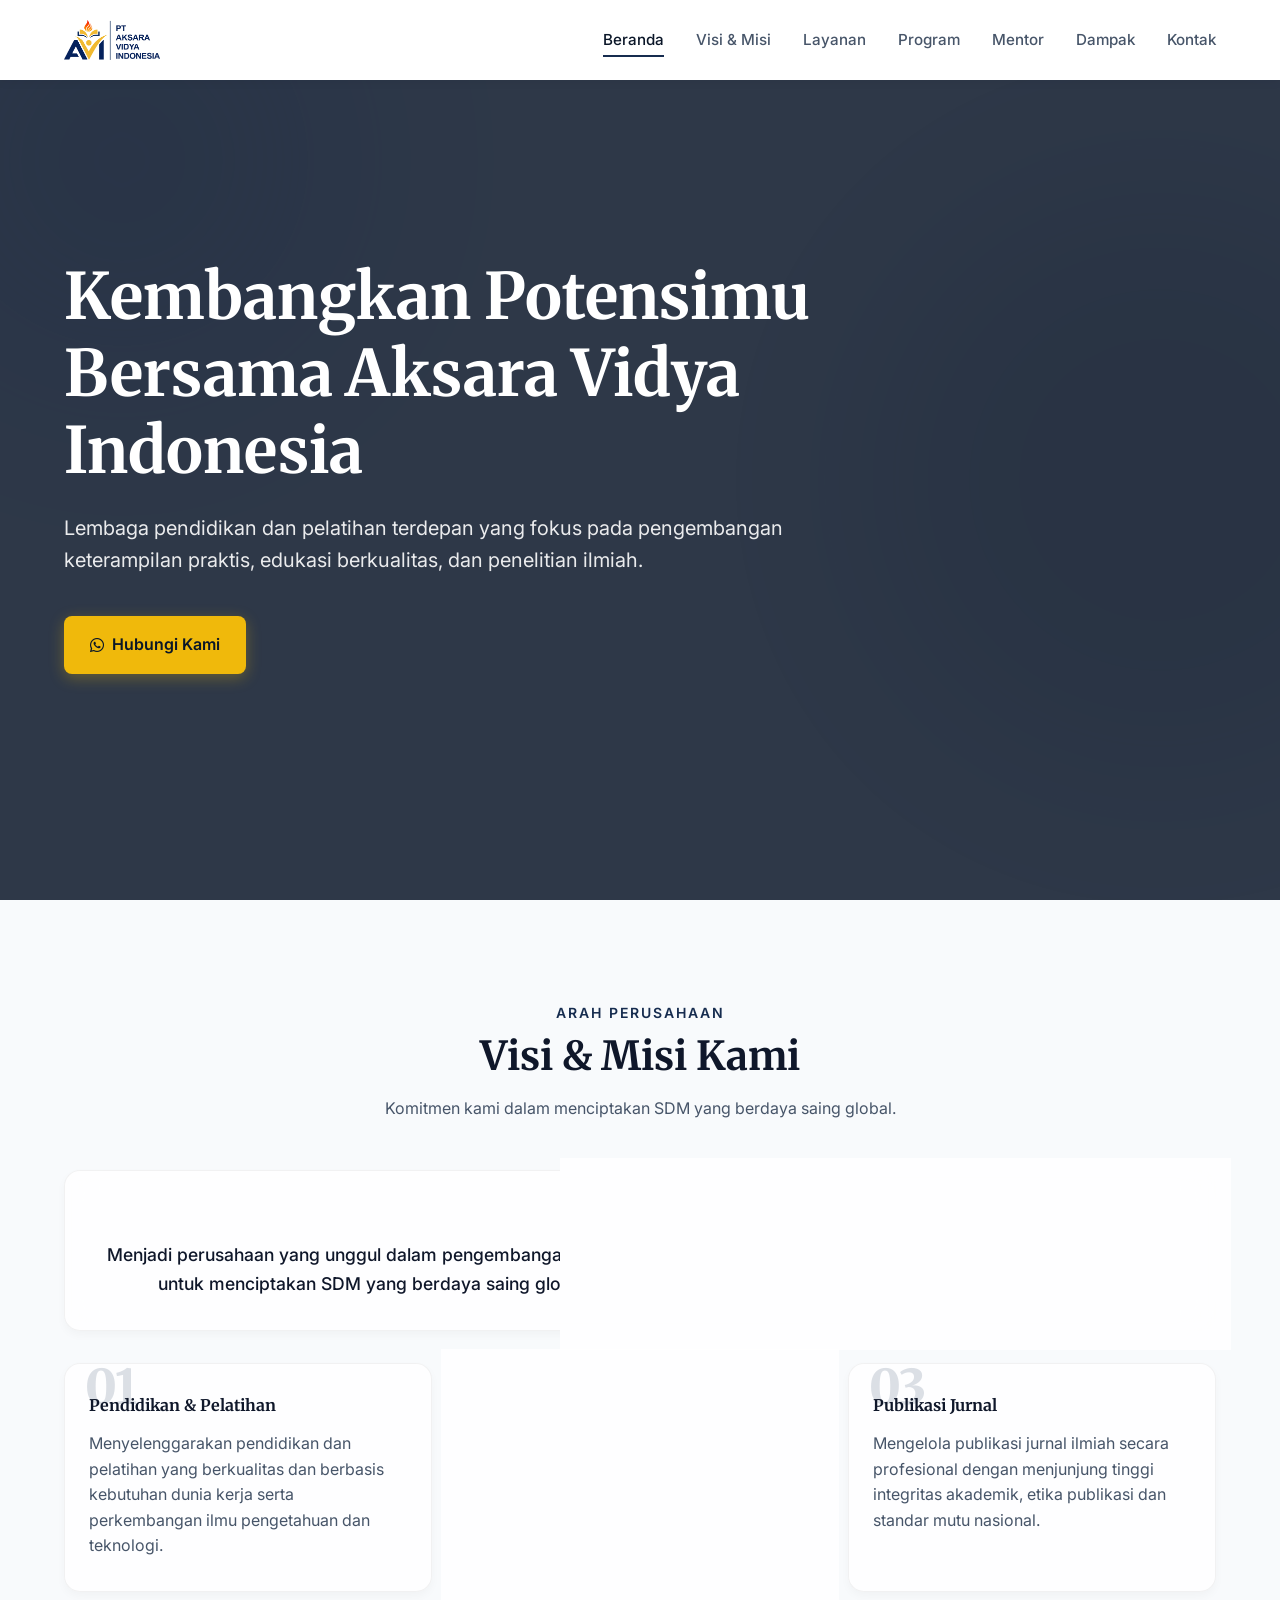
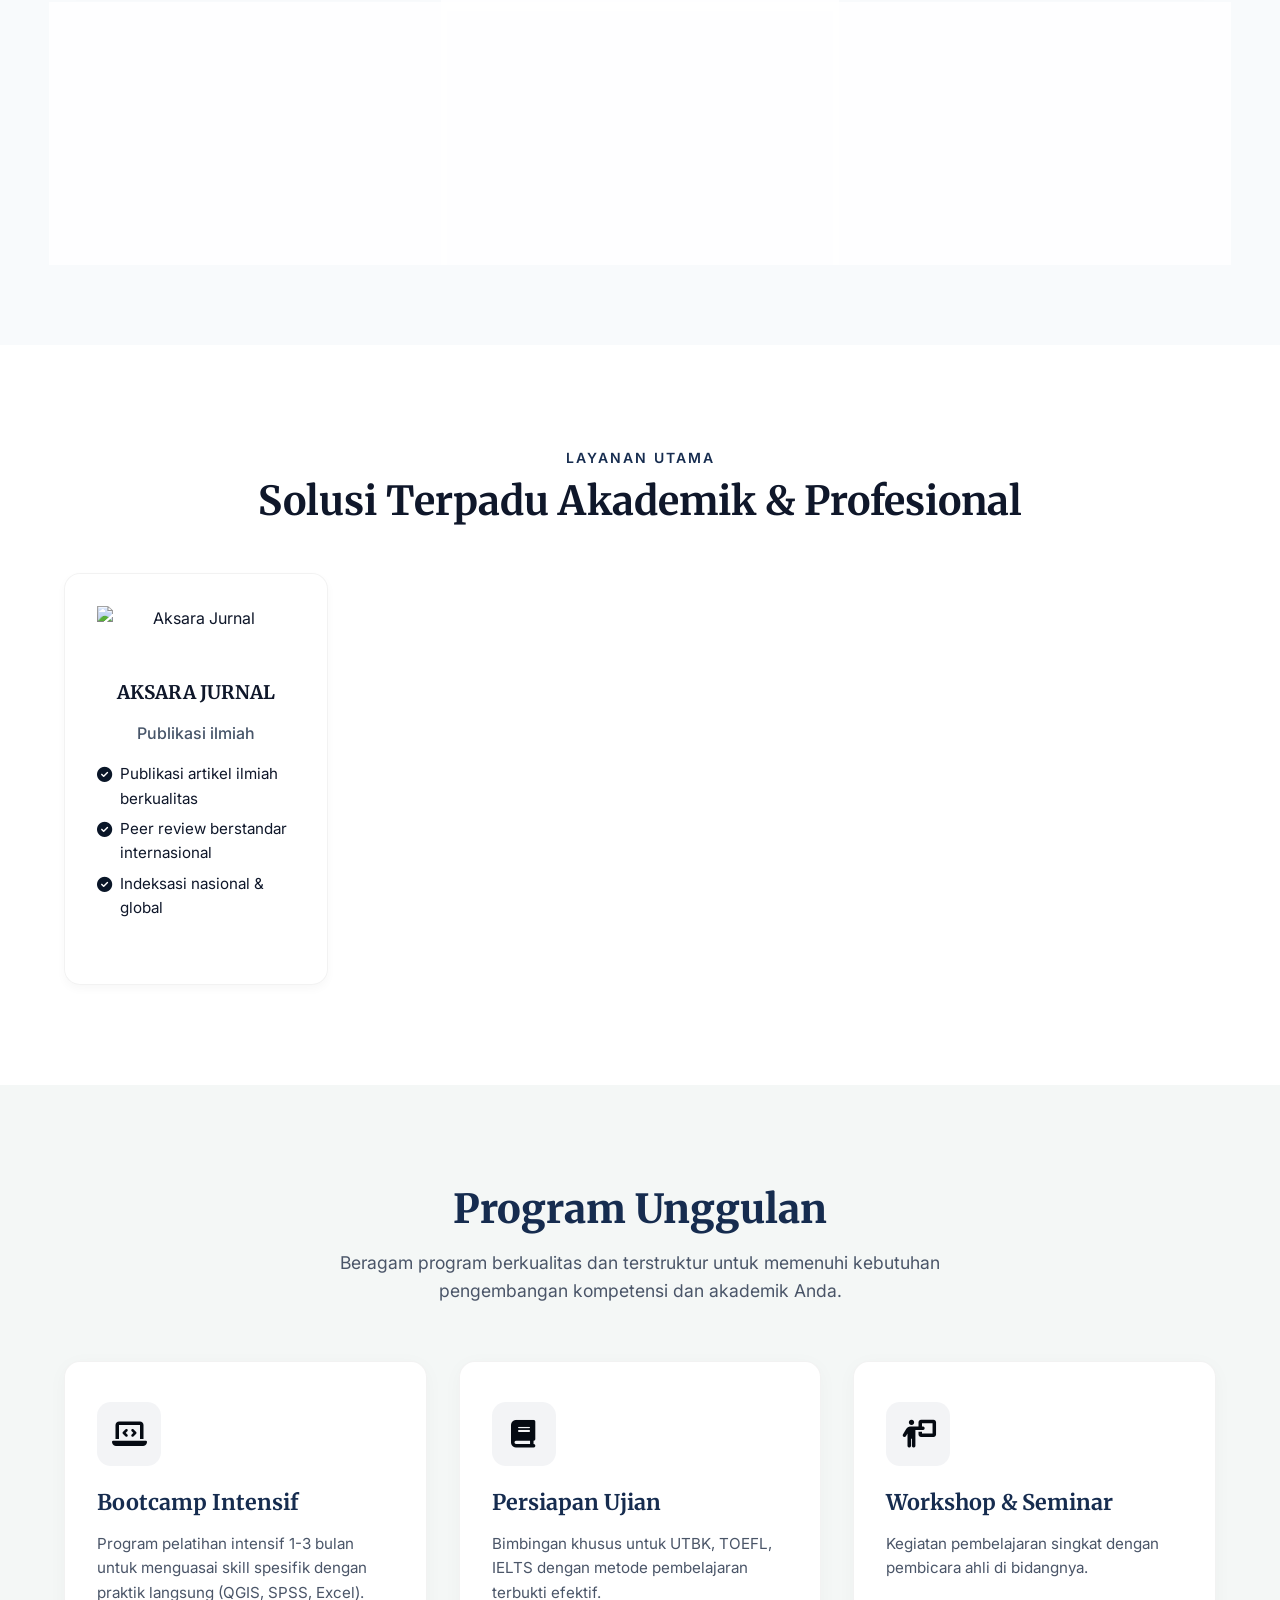
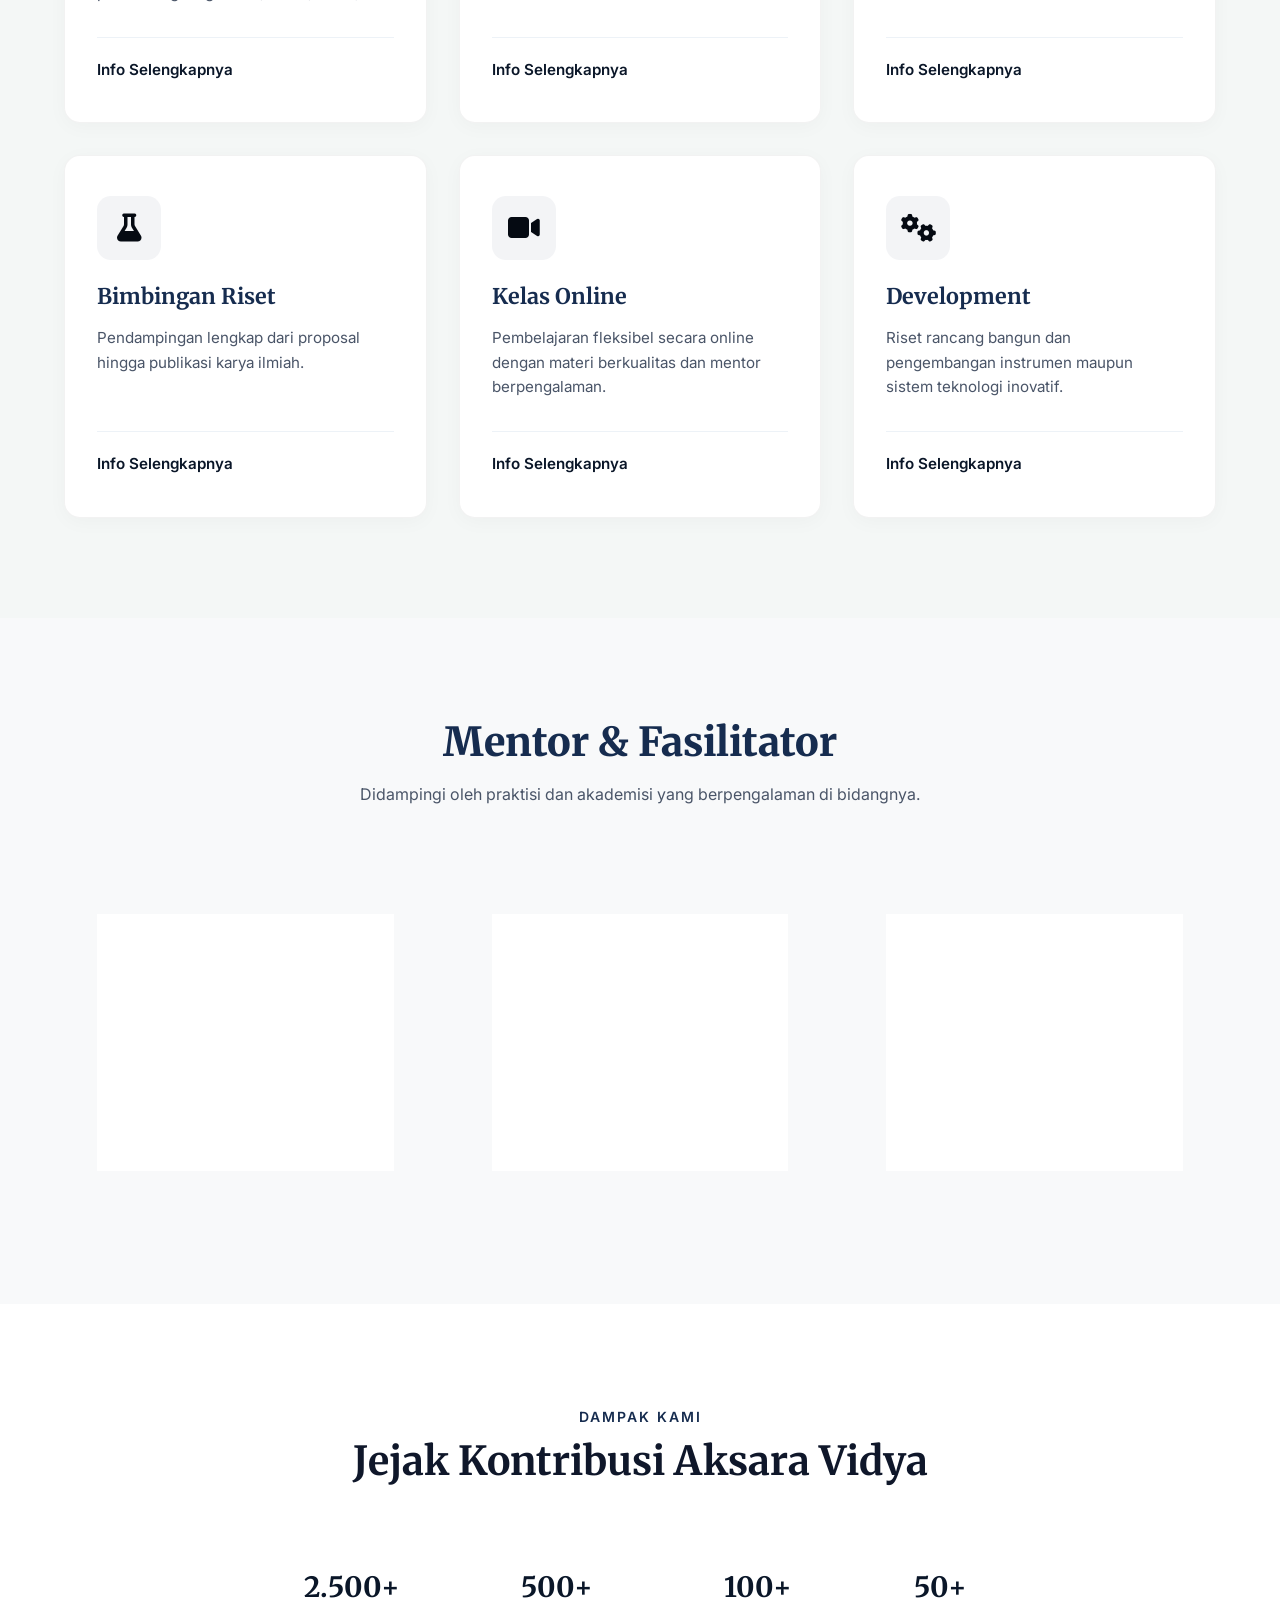
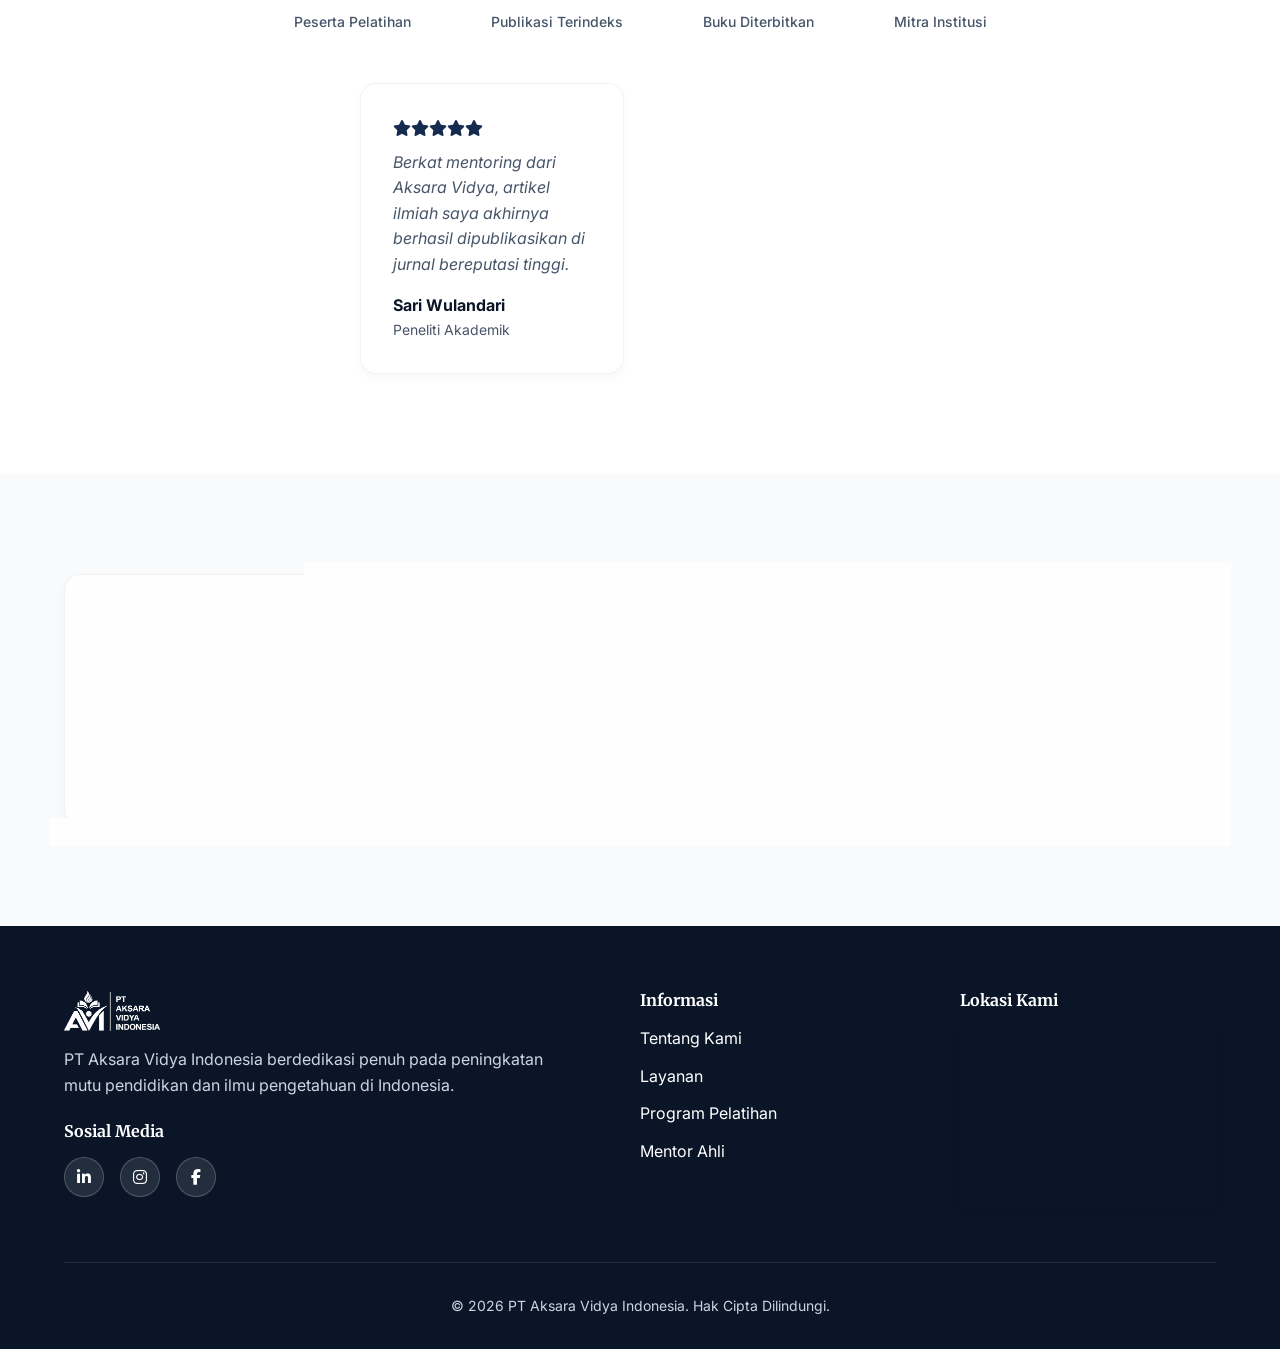
==== index.html @ 0083c45f "Fix mobile overflow: contain bg-shapes, clamp pro-grid, max-width 100vw" ====
<!DOCTYPE html>
<html lang="id">

<head>
    <meta charset="UTF-8">
    <meta name="viewport" content="width=device-width, initial-scale=1.0">
    <title>PT Aksara Vidya Indonesia — Pendidikan, Pelatihan & Publikasi Ilmiah</title>
    <meta name="description" content="PT Aksara Vidya Indonesia adalah perusahaan unggul dalam pengembangan pendidikan, pelatihan, publikasi ilmiah, dan penerbitan karya akademik.">

    <!-- Fonts -->
    <link rel="preconnect" href="https://fonts.googleapis.com">
    <link rel="preconnect" href="https://fonts.gstatic.com" crossorigin>
    <link
        href="https://fonts.googleapis.com/css2?family=Inter:wght@300;400;500;600&family=Merriweather:wght@300;400;700;900&display=swap"
        rel="stylesheet">

    <!-- Icons -->
    <link rel="stylesheet" href="https://cdnjs.cloudflare.com/ajax/libs/font-awesome/6.5.1/css/all.min.css">

    <!-- Custom CSS -->
    <link rel="stylesheet" href="css/style.css?v=20260724">
    <link rel="icon" type="image/png" href="favicon.png">
</head>

<body>
    <!-- Background Decor (Blobs for Glassmorphism effect) -->
    <div class="bg-shape bg-shape-1"></div>
    <div class="bg-shape bg-shape-2"></div>

    <!-- Header Navigation -->
    <header class="header" id="header">
        <div class="container header-container">
            <a href="#img-hero" class="logo">
                <img src="logo.png" class="img-logo" alt="Aksara Vidya Logo"
                    style="height: 40px; width: auto; object-fit: contain;">
            </a>

            <button class="mobile-menu-btn" id="mobileMenuBtn" aria-label="Toggle Menu">
                <i class="fa-solid fa-bars"></i>
            </button>

            <nav class="nav-links" id="navLinks">
                <a href="#img-hero" class="active">Beranda</a>
                <a href="#visi-misi">Visi & Misi</a>
                <a href="#layanan">Layanan</a>
                <a href="#program">Program</a>
                <a href="#mentor">Mentor</a>
                <a href="#statistik">Dampak</a>
                <a href="#kontak">Kontak</a>
            </nav>
        </div>
    </header>

    <main>
        <!-- BERANDA (Hero) -->
        <section id="img-hero" class="hero-full" style="background-image: url('https://images.unsplash.com/photo-1524178232363-1fb2b075b655?ixlib=rb-4.0.3&auto=format&fit=crop&w=1920&q=80');">
            <div class="hero-overlay"></div>
            <div class="container">
                <div class="hero-content-full">
                    <h1 class="fade-up">Kembangkan Potensimu<br>Bersama Aksara Vidya Indonesia</h1>
                    <p class="fade-up delay-1">Lembaga pendidikan dan pelatihan terdepan yang fokus pada pengembangan keterampilan praktis, edukasi berkualitas, dan penelitian ilmiah.</p>
                    <div class="hero-cta fade-up delay-2">
                        <a href="https://wa.me/6281998199884" target="_blank" class="btn btn-gold"><i
                                class="fa-brands fa-whatsapp"></i> Hubungi Kami</a>
                    </div>
                </div>
            </div>
        </section>

        <!-- VISI & MISI -->
        <section id="visi-misi" class="section section-dark">
            <div class="container">
                <div class="section-title text-center fade-up">
                    <span class="subtitle">Arah Perusahaan</span>
                    <h2>Visi & Misi Kami</h2>
                    <p>Komitmen kami dalam menciptakan SDM yang berdaya saing global.</p>
                </div>

                <div class="visi-card glass-card fade-up delay-1 text-center mb-4">
                    <h3>Visi</h3>
                    <p style="font-size: 1.1rem; color: var(--text-main); font-weight: 500;">Menjadi perusahaan yang unggul dalam pengembangan pendidikan, pelatihan, publikasi ilmiah, serta penerbitan karya akademik untuk menciptakan SDM yang berdaya saing global dan berkontribusi bagi kemajuan ilmu pengetahuan di Indonesia.</p>
                </div>

                <div class="misi-grid fade-up delay-2 mt-4">
                    <div class="glass-card misi-item">
                        <span class="misi-number">01</span>
                        <h4>Pendidikan & Pelatihan</h4>
                        <p>Menyelenggarakan pendidikan dan pelatihan yang berkualitas dan berbasis kebutuhan dunia kerja serta perkembangan ilmu pengetahuan dan teknologi.</p>
                    </div>
                    <div class="glass-card misi-item">
                        <span class="misi-number">02</span>
                        <h4>Kompetensi SDM</h4>
                        <p>Mengembangkan kompetensi akademisi, profesional, mahasiswa, dan masyarakat melalui program pelatihan dan sertifikasi yang berkualitas</p>
                    </div>
                    <div class="glass-card misi-item">
                        <span class="misi-number">03</span>
                        <h4>Publikasi Jurnal</h4>
                        <p>Mengelola publikasi jurnal ilmiah secara profesional dengan menjunjung tinggi integritas akademik, etika publikasi dan standar mutu nasional.</p>
                    </div>
                    <div class="glass-card misi-item">
                        <span class="misi-number">04</span>
                        <h4>Penerbitan Buku</h4>
                        <p>Menerbitkan buku ilmiah, buku ajar, dan karya akademik lainnya yang berkualitas serta memberikan nilai tambah bagi pengembangan ilmu pengetahuan.</p>
                    </div>
                    <div class="glass-card misi-item">
                        <span class="misi-number">05</span>
                        <h4>Riset & Kolaborasi</h4>
                        <p>Mendorong budaya riset, inovasi, literasi, dan publikasi ilmiah melalui kolaborasi dengan
                            perguruan tinggi, dunia usaha, pemerintah, serta lembaga nasional maupun internasional.</p>
                    </div>
                    <div class="glass-card misi-item">
                        <span class="misi-number">06</span>
                        <h4>Tata Kelola</h4>
                        <p>Menyelenggarakan tata kelola perusahaan yang profesional, akuntabel, inovatif, dan
                            berorientasi pada kepuasan mitra serta kebermanfaatan bagi masyarakat.</p>
                    </div>
                </div>
            </div>
        </section>

        <!-- LAYANAN -->
        <section id="layanan" class="section">
            <div class="container">
                <div class="section-title text-center fade-up">
                    <span class="subtitle">Layanan Utama</span>
                    <h2>Solusi Terpadu Akademik & Profesional</h2>
                </div>
                <div class="grid-cards fade-up delay-1">
                    <div class="glass-card divisi-card">
                        <img src="https://placehold.co/150" class="img-skillup-logo" alt="Aksara Jurnal"
                            style="height: 60px; margin: 0 auto 1rem;">
                        <h3>AKSARA JURNAL</h3>
                        <p style="font-weight: 500; margin-bottom: 1rem; color: var(--text-muted);">Publikasi ilmiah</p>
                        <ul class="layanan-list">
                            <li><i class="fa-solid fa-circle-check"></i> Publikasi artikel ilmiah berkualitas</li>
                            <li><i class="fa-solid fa-circle-check"></i> Peer review berstandar internasional</li>
                            <li><i class="fa-solid fa-circle-check"></i> Indeksasi nasional & global</li>
                        </ul>
                    </div>
                    <div class="glass-card divisi-card">
                        <img src="skillup-logo.png" class="img-skillup-logo" alt="SkillUp Academy"
                            style="height: 60px; margin: 0 auto 1rem;">
                        <h4 class="mb-2">SKILLUP ACADEMY</h4>
                        <p style="font-weight: 500; margin-bottom: 1rem; color: var(--text-muted);">Pelatihan & seminar
                        </p>
                        <ul class="layanan-list">
                            <li><i class="fa-solid fa-circle-check"></i> Pelatihan keterampilan praktis</li>
                            <li><i class="fa-solid fa-circle-check"></i> Seminar & workshop inspiratif</li>
                            <li><i class="fa-solid fa-circle-check"></i> Peningkatan kompetensi profesional</li>
                        </ul>
                    </div>
                    <div class="glass-card divisi-card">
                        <img src="https://placehold.co/150" class="img-skillup-logo" alt="Aksara Book"
                            style="height: 60px; margin: 0 auto 1rem;">
                        <h3>AKSARA BOOK</h3>
                        <p style="font-weight: 500; margin-bottom: 1rem; color: var(--text-muted);">Publikasi buku</p>
                        <ul class="layanan-list">
                            <li><i class="fa-solid fa-circle-check"></i> Penerbitan buku berkualitas</li>
                            <li><i class="fa-solid fa-circle-check"></i> Buku akademik & populer</li>
                            <li><i class="fa-solid fa-circle-check"></i> ISBN & distribusi luas</li>
                        </ul>
                    </div>
                    <div class="glass-card divisi-card">
                        <img src="https://placehold.co/150" class="img-skillup-logo" alt="Aksara Fablab"
                            style="height: 60px; margin: 0 auto 1rem;">
                        <h3>AKSARA FABLAB</h3>
                        <p style="font-weight: 500; margin-bottom: 1rem; color: var(--text-muted);">
                            Laboratorium & fabrikasi teknologi</p>
                        <ul class="layanan-list">
                            <li><i class="fa-solid fa-circle-check"></i> Riset & pengembangan teknologi</li>
                            <li><i class="fa-solid fa-circle-check"></i> Prototyping & fabrikasi digital</li>
                            <li><i class="fa-solid fa-circle-check"></i> Inovasi untuk solusi nyata</li>
                        </ul>
                    </div>
                </div>
            </div>
        </section>

        <!-- PROGRAM -->
        <section id="program" class="section" style="background-color: #f4f7f6;">
            <div class="container">
                <div class="section-title text-center fade-up">
                    <h2 style="color: #162c4f; font-weight: 800; margin-bottom: 1rem;">Program Unggulan</h2>
                    <p style="color: #4a5568; font-size: 1.1rem; max-width: 700px; margin: 0 auto;">Beragam program berkualitas dan terstruktur untuk memenuhi kebutuhan pengembangan kompetensi dan akademik Anda.</p>
                </div>

                <div class="pro-grid fade-up delay-1" style="margin-top: 3.5rem;">
                    <!-- Card 1 -->
                    <div class="pro-card">
                        <div class="pro-icon-wrapper">
                            <i class="fa-solid fa-laptop-code"></i>
                        </div>
                        <h3>Bootcamp Intensif</h3>
                        <p>Program pelatihan intensif 1-3 bulan untuk menguasai skill spesifik dengan praktik langsung (QGIS, SPSS, Excel).</p>
                        <div class="pro-card-footer">
                            <a href="#" class="pro-link">Info Selengkapnya</a>
                        </div>
                    </div>
                    <!-- Card 2 -->
                    <div class="pro-card">
                        <div class="pro-icon-wrapper">
                            <i class="fa-solid fa-book"></i>
                        </div>
                        <h3>Persiapan Ujian</h3>
                        <p>Bimbingan khusus untuk UTBK, TOEFL, IELTS dengan metode pembelajaran terbukti efektif.</p>
                        <div class="pro-card-footer">
                            <a href="#" class="pro-link">Info Selengkapnya</a>
                        </div>
                    </div>
                    <!-- Card 3 -->
                    <div class="pro-card">
                        <div class="pro-icon-wrapper">
                            <i class="fa-solid fa-person-chalkboard"></i>
                        </div>
                        <h3>Workshop & Seminar</h3>
                        <p>Kegiatan pembelajaran singkat dengan pembicara ahli di bidangnya.</p>
                        <div class="pro-card-footer">
                            <a href="#" class="pro-link">Info Selengkapnya</a>
                        </div>
                    </div>
                    <!-- Card 4 -->
                    <div class="pro-card">
                        <div class="pro-icon-wrapper">
                            <i class="fa-solid fa-flask"></i>
                        </div>
                        <h3>Bimbingan Riset</h3>
                        <p>Pendampingan lengkap dari proposal hingga publikasi karya ilmiah.</p>
                        <div class="pro-card-footer">
                            <a href="#" class="pro-link">Info Selengkapnya</a>
                        </div>
                    </div>
                    <!-- Card 5 -->
                    <div class="pro-card">
                        <div class="pro-icon-wrapper">
                            <i class="fa-solid fa-video"></i>
                        </div>
                        <h3>Kelas Online</h3>
                        <p>Pembelajaran fleksibel secara online dengan materi berkualitas dan mentor berpengalaman.</p>
                        <div class="pro-card-footer">
                            <a href="#" class="pro-link">Info Selengkapnya</a>
                        </div>
                    </div>
                    <!-- Card 6 -->
                    <div class="pro-card">
                        <div class="pro-icon-wrapper">
                            <i class="fa-solid fa-gears"></i>
                        </div>
                        <h3>Development</h3>
                        <p>Riset rancang bangun dan pengembangan instrumen maupun sistem teknologi inovatif.</p>
                        <div class="pro-card-footer">
                            <a href="#" class="pro-link">Info Selengkapnya</a>
                        </div>
                    </div>
                </div>
            </div>
        </section>

        <!-- MENTOR -->
        <section id="mentor" class="section" style="background-color: #f8f9fa;">
            <div class="container">
                <div class="section-title text-center fade-up">
                    <h2 style="color: #162c4f; font-weight: 800; margin-bottom: 1rem;">Mentor & Fasilitator</h2>
                    <p style="color: #4a5568; max-width: 600px; margin: 0 auto;">Didampingi oleh praktisi dan akademisi yang berpengalaman di bidangnya.</p>
                </div>

                <div class="mentor-grid fade-up delay-1" style="margin-top: 3rem;">
                    <div class="glass-card mentor-card-new fade-up delay-1"><img src="https://i.pravatar.cc/150?u=a042581f4e29026024d" alt="Septine Eka Putri, S.K.M., M.K.M" class="mentor-img"><div class="mentor-info"><h4>Septine Eka Putri, S.K.M., M.K.M</h4><span class="mentor-specialty"><i class="fa-solid fa-briefcase"></i> Kesehatan Masyarakat</span><p>Spesialis di bidang kesehatan masyarakat (epidemiolog) dengan pengalaman dalam praktisi, penelitian dan pengajaran.</p></div></div><div class="glass-card mentor-card-new fade-up delay-2"><img src="https://i.pravatar.cc/150?u=a042581f4e29026704d" alt="dr. Lino Da Costa VP, M.K.M" class="mentor-img"><div class="mentor-info"><h4>dr. Lino Da Costa VP, M.K.M</h4><span class="mentor-specialty"><i class="fa-solid fa-briefcase"></i> Kedokteran & Kesehatan Masyarakat</span><p>Dokter dengan spesialisasi kesehatan masyarakat dan manajemen kesehatan yang berpengalaman.</p></div></div><div class="glass-card mentor-card-new fade-up delay-3"><img src="https://i.pravatar.cc/150?u=a04258a2462d826712d" alt="Yusraka Dimas Al Iman, S.T., M.T." class="mentor-img"><div class="mentor-info"><h4>Yusraka Dimas Al Iman, S.T., M.T.</h4><span class="mentor-specialty"><i class="fa-solid fa-briefcase"></i> Rekayasa & Teknologi</span><p>Pakar di bidang rekayasa teknologi dan fabrikasi dengan pengalaman luas dalam perancangan serta pengembangan instrumen inovatif.</p></div></div>

                </div>
            </div>
        </section>

        <!-- STATISTIK & TESTIMONIAL -->
        <section id="statistik" class="section">
            <div class="container">
                <div class="section-title text-center fade-up">
                    <span class="subtitle">Dampak Kami</span>
                    <h2>Jejak Kontribusi Aksara Vidya</h2>
                </div>

                <div class="hero-stats fade-up delay-1 justify-center mb-5 border-none">
                    <div class="stat-item text-center px-4">
                        <span class="stat-num">2.500+</span>
                        <span class="stat-desc">Peserta Pelatihan</span>
                    </div>
                    <div class="stat-item text-center px-4">
                        <span class="stat-num">500+</span>
                        <span class="stat-desc">Publikasi Terindeks</span>
                    </div>
                    <div class="stat-item text-center px-4">
                        <span class="stat-num">100+</span>
                        <span class="stat-desc">Buku Diterbitkan</span>
                    </div>
                    <div class="stat-item text-center px-4">
                        <span class="stat-num">50+</span>
                        <span class="stat-desc">Mitra Institusi</span>
                    </div>
                </div>

                <div class="grid-cards fade-up delay-2 mt-5">
<div class="glass-card testimonial-card"><div class="stars mb-2" style="color: var(--secondary);"><i class="fa-solid fa-star"></i><i class="fa-solid fa-star"></i><i class="fa-solid fa-star"></i><i class="fa-solid fa-star"></i><i class="fa-solid fa-star"></i></div><p>Sangat membantu dalam memahami metodologi penelitian. Mentor sangat sabar dan menguasai materi secara mendalam.</p><div class="author-info mt-3"><div class="fw-bold" style="color: var(--primary);">Budi Santoso</div><div class="text-sm">Dosen Universitas Negeri</div></div></div><div class="glass-card testimonial-card"><div class="stars mb-2" style="color: var(--secondary);"><i class="fa-solid fa-star"></i><i class="fa-solid fa-star"></i><i class="fa-solid fa-star"></i><i class="fa-solid fa-star"></i><i class="fa-solid fa-star"></i></div><p>Berkat mentoring dari Aksara Vidya, artikel ilmiah saya akhirnya berhasil dipublikasikan di jurnal bereputasi tinggi.</p><div class="author-info mt-3"><div class="fw-bold" style="color: var(--primary);">Sari Wulandari</div><div class="text-sm">Peneliti Akademik</div></div></div>
                </div>
            </div>
        </section>

        <!-- CTA / KONTAK -->
        <section id="kontak" class="section section-dark text-center">
            <div class="container">
                <div class="glass-card cta-box fade-up">
                    <h2 style="font-family: var(--font-heading);">Siap Mengukir Prestasi Bersama Kami?</h2>
                    <p class="mb-4" style="max-width: 600px; margin: 0 auto 2rem;">Mari berkolaborasi membangun ekosistem akademik yang unggul. Hubungi kami untuk konsultasi program dan layanan secara gratis.</p>
                    <a href="mailto:aksaravidyaindonesia@gmail.com" class="btn btn-primary"><i class="fa-regular fa-envelope"></i> Hubungi
                        Kami</a>

                </div>
            </div>
        </section>
    </main>

    <!-- FOOTER -->
    <footer class="footer">
        <div class="container">
            <div class="footer-top">
                <div class="footer-brand">
                    <a href="#img-hero" class="logo">
                        <img src="logo.png" class="img-logo" alt="Aksara Vidya Logo"
                            style="height: 40px; width: auto; object-fit: contain; filter: brightness(0) invert(1);">
                    </a>
                    <p class="mt-3">PT Aksara Vidya Indonesia berdedikasi penuh pada peningkatan mutu pendidikan dan ilmu pengetahuan di Indonesia.</p>
                    <div class="mt-4">
                        <h4 style="font-size: 1rem; margin-bottom: 1rem; color: white;">Sosial Media</h4>
                        <div class="social-icons">
                            <a href="#"><i class="fa-brands fa-linkedin-in"></i></a>
                            <a href="https://www.instagram.com/pt_aksara_vidya_indonesia/" target="_blank"><i class="fa-brands fa-instagram"></i></a>
                            <a href="https://www.facebook.com/profile.php?id=61591340874955" target="_blank" rel="noopener noreferrer"><i class="fa-brands fa-facebook-f"></i></a>
                        </div>
                    </div>
                </div>
                <div class="footer-links">
                    <h4>Informasi</h4>
                    <ul>
                        <li><a href="#visi-misi">Tentang Kami</a></li>
                        <li><a href="#layanan">Layanan</a></li>
                        <li><a href="#program">Program Pelatihan</a></li>
                        <li><a href="#mentor">Mentor Ahli</a></li>
                    </ul>
                </div>
                <div class="footer-location">
                    <h4>Lokasi Kami</h4>
                    <div class="mt-3" style="width: 100%;">
                        <iframe
                            src="https://maps.google.com/maps?q=Jalan+Depok+Sari+Raya,+Tandang,+Kec.+Tembalang,+Semarang&t=&z=15&ie=UTF8&iwloc=&output=embed"
                            width="100%" height="180"
                            style="border:0; border-radius: 8px; box-shadow: 0 4px 10px rgba(0,0,0,0.1);"
                            allowfullscreen="" loading="lazy" referrerpolicy="no-referrer-when-downgrade"></iframe>
                    </div>
                </div>
            </div>
            <div class="footer-bottom">
                <p>&copy; 2026 PT Aksara Vidya Indonesia. Hak Cipta Dilindungi.</p>
            </div>
        </div>
    </footer>

    <!-- JavaScript Fungsionalitas Navigasi & Form WhatsApp -->
    <script>
        const header = document.getElementById('header');
        const navLinks = document.querySelectorAll('.nav-links a');
        const sections = document.querySelectorAll('section');
        const mobileMenuBtn = document.getElementById('mobileMenuBtn');
        const navLinksContainer = document.getElementById('navLinks');

        window.addEventListener('scroll', () => {
            if (window.scrollY > 50) {
                header.classList.add('scrolled');
            } else {
                header.classList.remove('scrolled');
            }

            let current = '';
            sections.forEach(section => {
                const sectionTop = section.offsetTop;
                if (scrollY >= (sectionTop - 200)) {
                    current = section.getAttribute('id');
                }
            });

            navLinks.forEach(link => {
                link.classList.remove('active');
                if (link.getAttribute('href') === `#${current}`) {
                    link.classList.add('active');
                }
            });
        });

        mobileMenuBtn.addEventListener('click', () => {
            navLinksContainer.classList.toggle('show');
            const icon = mobileMenuBtn.querySelector('i');
            if (navLinksContainer.classList.contains('show')) {
                icon.classList.remove('fa-bars');
                icon.classList.add('fa-times');
            } else {
                icon.classList.remove('fa-times');
                icon.classList.add('fa-bars');
            }
        });

        navLinks.forEach(link => {
            link.addEventListener('click', () => {
                navLinksContainer.classList.remove('show');
                const icon = mobileMenuBtn.querySelector('i');
                icon.classList.remove('fa-times');
                icon.classList.add('fa-bars');
            });
        });

        const infoBtns = document.querySelectorAll('.btn-info');
        infoBtns.forEach(btn => {
            btn.addEventListener('click', function () {
                const msg = this.getAttribute('data-wa');
                const waNumber = '6281234567890';
                const waLink = `https://wa.me/${waNumber}?text=${encodeURIComponent(msg)}`;
                window.open(waLink, '_blank');
            });
        });
    </script>
</body>

</html>
---- css/style.css ----
/* ==========================================================================
   CSS VARIABLES & DESIGN TOKENS (PT AKSARA VIDYA INDONESIA - LIGHT THEME)
   ========================================================================== */
   :root {
    /* Colors based on PRD */
    --primary: #0a1628;       /* Navy Blue */
    --primary-light: #162c4f;
    --primary-dark: #050a12;
    
    --secondary: #162c4f;     /* Navy Blue (Replaced Gold) */
    --accent: #2563eb;        /* Bright Blue */

    --bg-dark: #ffffff;       /* Main background: White */
    --bg-darker: #f8fafc;     /* Alternate background: Off-white/Light gray */
    --bg-card: rgba(255, 255, 255, 0.8);
    --bg-card-hover: rgba(255, 255, 255, 1);
    
    --text-main: #0f172a;     /* Dark text for white background */
    --text-muted: #475569;    /* Gray text */
    --text-dark: #020617;

    --glass-border: rgba(0, 0, 0, 0.05); /* Subtle dark border for glass effect */
    
    /* Typography */
    --font-heading: 'Merriweather', serif;
    --font-body: 'Inter', sans-serif;

    /* Spacing & Sizes */
    --container-width: 1440px;
    --nav-height: 80px;
    
    /* Transitions */
    --transition: all 0.3s ease;
}

/* ==========================================================================
   RESET & GLOBAL
   ========================================================================== */
* {
    margin: 0;
    padding: 0;
    box-sizing: border-box;
}

html {
    scroll-behavior: smooth;
    font-size: 16px;
    overflow-x: hidden;
    width: 100%;
    max-width: 100vw;
}

body {
    font-family: var(--font-body);
    background-color: var(--bg-dark);
    color: var(--text-main);
    line-height: 1.6;
    overflow-x: hidden;
    width: 100%;
    max-width: 100vw;
    position: relative;
}

a {
    text-decoration: none;
    color: inherit;
    transition: var(--transition);
}

ul {
    list-style: none;
}

img {
    max-width: 100%;
    height: auto;
    display: block;
}

.container {
    width: 100%;
    max-width: var(--container-width);
    margin: 0 auto;
    padding: 0 5%;
}

.section {
    padding: 100px 0;
    position: relative;
    z-index: 10;
}

.section-dark {
    background-color: var(--bg-darker);
}

.text-center {
    text-align: center;
}

.w-100 {
    width: 100%;
}

.mt-3 { margin-top: 1rem; }
.mt-4 { margin-top: 1.5rem; }
.mt-5 { margin-top: 3rem; }
.mb-2 { margin-bottom: 0.5rem; }
.mb-4 { margin-bottom: 2rem; }
.mb-5 { margin-bottom: 3rem; }

.px-4 { padding-left: 1.5rem; padding-right: 1.5rem; }
.border-none { border: none !important; }
.justify-center { justify-content: center !important; }
.d-flex { display: flex; }
.align-items-center { align-items: center; }
.fw-bold { font-weight: bold; }
.text-sm { font-size: 0.875rem; color: var(--text-muted); }

/* ==========================================================================
   TYPOGRAPHY
   ========================================================================== */
h1, h2, h3, h4, h5, h6 {
    font-family: var(--font-heading);
    font-weight: 700;
    line-height: 1.2;
    margin-bottom: 1rem;
    color: var(--text-main);
}

.text-gradient {
    background: linear-gradient(to right, var(--primary), var(--secondary));
    -webkit-background-clip: text;
    -webkit-text-fill-color: transparent;
    display: inline-block;
}

.section-title {
    margin-bottom: 3rem;
}

.section-title h2 {
    font-size: 2.5rem;
}

.subtitle {
    display: inline-block;
    color: var(--secondary); /* Use gold for subtitle to pop out */
    font-weight: 600;
    text-transform: uppercase;
    letter-spacing: 2px;
    font-size: 0.875rem;
    margin-bottom: 0.5rem;
}

p {
    color: var(--text-muted);
}

/* ==========================================================================
   BUTTONS & BADGES
   ========================================================================== */
.btn {
    display: inline-flex;
    align-items: center;
    justify-content: center;
    gap: 0.5rem;
    padding: 0.875rem 1.5rem;
    border-radius: 8px;
    font-weight: 600;
    font-family: var(--font-body); /* Body font for buttons */
    cursor: pointer;
    border: 2px solid transparent;
    transition: var(--transition);
}

.btn-sm {
    padding: 0.5rem 1rem;
    font-size: 0.875rem;
}

.btn-primary {
    background: linear-gradient(135deg, var(--primary), var(--primary-light));
    color: white;
    box-shadow: 0 4px 15px rgba(10, 22, 40, 0.3);
}

.btn-gold {
    background: #f0b90b;
    color: #0a1628;
    box-shadow: 0 4px 15px rgba(240, 185, 11, 0.3);
}

.btn-primary:hover {
    box-shadow: 0 6px 20px rgba(10, 22, 40, 0.5);
    transform: translateY(-2px);
    color: white;
}

.btn-gold:hover {
    box-shadow: 0 6px 20px rgba(240, 185, 11, 0.5);
    transform: translateY(-2px);
    color: #000;
}

.btn-outline {
    background: transparent;
    border-color: var(--primary);
    color: var(--primary);
}

.btn-outline:hover {
    background: rgba(10, 22, 40, 0.05);
    transform: translateY(-2px);
}

.badge {
    display: inline-block;
    padding: 0.25rem 0.75rem;
    border-radius: 50px;
    font-size: 0.75rem;
    font-weight: 600;
    text-transform: uppercase;
    letter-spacing: 1px;
}

.badge-primary { background-color: rgba(10, 22, 40, 0.1); color: var(--primary); border: 1px solid var(--primary); }
.badge-purple { background-color: rgba(37, 99, 235, 0.1); color: var(--accent); border: 1px solid var(--accent); }
.badge-gold { background-color: rgba(22, 44, 79, 0.1); color: var(--secondary); border: 1px solid var(--secondary); }

/* ==========================================================================
   BACKGROUND & GLASSMORPHISM
   ========================================================================== */
.bg-shape {
    position: fixed;
    border-radius: 50%;
    filter: blur(100px);
    z-index: 1;
    opacity: 0.15;
    pointer-events: none;
}

.bg-shape-1 {
    top: -10%;
    left: -10%;
    width: 500px;
    height: 500px;
    background: var(--accent);
}

.bg-shape-2 {
    top: 20%;
    right: 0;
    width: 600px;
    height: 600px;
    background: var(--secondary);
    transform: translateX(30%);
}

.glass-card {
    background: var(--bg-card);
    backdrop-filter: blur(16px);
    -webkit-backdrop-filter: blur(16px);
    border: 1px solid var(--glass-border);
    border-radius: 16px;
    padding: 2rem;
    transition: var(--transition);
    box-shadow: 0 4px 10px rgba(0, 0, 0, 0.03);
}

.glass-card:hover {
    background: var(--bg-card-hover);
    border-color: rgba(0, 0, 0, 0.1);
    box-shadow: 0 10px 30px rgba(0, 0, 0, 0.08);
}

/* ==========================================================================
   HEADER NAVIGATION
   ========================================================================== */
.header {
    position: fixed;
    top: 0;
    left: 0;
    width: 100%;
    height: var(--nav-height);
    display: flex;
    align-items: center;
    z-index: 1000;
    transition: var(--transition);
    background: #ffffff;
    box-shadow: 0 2px 10px rgba(0, 0, 0, 0.05);
}

.header.scrolled {
    background: rgba(255, 255, 255, 0.95);
    backdrop-filter: blur(12px);
    border-bottom: 1px solid var(--glass-border);
    height: 70px;
    box-shadow: 0 4px 30px rgba(0, 0, 0, 0.05);
}

.header-container {
    display: flex;
    justify-content: space-between;
    align-items: center;
    width: 100%;
}

.logo {
    display: flex;
    align-items: center;
    gap: 0.5rem;
    font-family: var(--font-heading);
    font-size: 1.5rem;
    font-weight: 800;
    color: var(--primary);
}

.logo-icon {
    color: var(--secondary);
}

.logo-text span {
    color: var(--secondary);
}

.nav-links {
    display: flex;
    gap: 2rem;
}

.nav-links a {
    font-size: 0.95rem;
    font-weight: 500;
    color: var(--text-muted);
    position: relative;
}

.nav-links a:hover, .nav-links a.active {
    color: var(--primary);
}

.nav-links a::after {
    content: '';
    position: absolute;
    bottom: -5px;
    left: 0;
    width: 0;
    height: 2px;
    background: var(--secondary);
    transition: var(--transition);
}

.nav-links a.active::after, .nav-links a:hover::after {
    width: 100%;
}

.mobile-menu-btn {
    display: none;
    background: none;
    border: none;
    color: var(--text-main);
    font-size: 1.5rem;
    cursor: pointer;
}

/* ==========================================================================
   HERO / BERANDA SECTION (FULL BACKGROUND)
   ========================================================================== */
.hero-full {
    min-height: 100vh;
    display: flex;
    align-items: center;
    position: relative;
    background-size: cover;
    background-position: center;
    background-attachment: fixed; /* Parallax effect */
}

.hero-overlay {
    position: absolute;
    top: 0;
    left: 0;
    width: 100%;
    height: 100%;
    background: rgba(10, 22, 40, 0.85); /* Navy blue overlay */
    z-index: 1;
}

.hero-content-full {
    position: relative;
    z-index: 2;
    max-width: 800px;
    padding-top: var(--nav-height);
    color: white;
}

.hero-content-full h1 {
    font-size: 4rem;
    margin-bottom: 1.5rem;
    line-height: 1.2;
    color: white;
}

.hero-content-full p {
    font-size: 1.25rem;
    margin-bottom: 2.5rem;
    color: rgba(255, 255, 255, 0.9);
    line-height: 1.6;
}

.hero-cta {
    display: flex;
    gap: 1rem;
    margin-bottom: 3rem;
}

.hero-stats {
    display: flex;
    gap: 2rem;
    border-top: 1px solid var(--glass-border);
    padding-top: 2rem;
}

.stat-item .stat-num {
    display: block;
    font-family: var(--font-heading);
    font-size: 1.75rem;
    font-weight: 700;
    color: var(--primary);
}

.stat-item .stat-desc {
    font-size: 0.875rem;
    color: var(--text-muted);
    font-weight: 500;
}

.hero-image {
    position: relative;
}

.hero-img-main {
    border-radius: 20px;
    box-shadow: 0 20px 40px rgba(0, 0, 0, 0.1);
    border: 1px solid var(--glass-border);
}

.floating-card {
    position: absolute;
    background: rgba(255, 255, 255, 0.9);
    backdrop-filter: blur(10px);
    border: 1px solid var(--glass-border);
    padding: 1rem;
    border-radius: 12px;
    display: flex;
    align-items: center;
    gap: 1rem;
    animation: float 4s ease-in-out infinite;
    box-shadow: 0 10px 25px rgba(0, 0, 0, 0.08);
}

.floating-card h4 {
    margin: 0;
    font-size: 0.875rem;
    color: var(--text-main);
}

.floating-card span {
    font-size: 0.75rem;
    color: var(--text-muted);
}

.floating-card i {
    background: var(--secondary);
    width: 40px;
    height: 40px;
    border-radius: 50%;
    display: flex;
    align-items: center;
    justify-content: center;
    color: white;
}

.card-1 {
    top: 10%;
    left: -10%;
    animation-delay: 0s;
}

.card-2 {
    bottom: 20%;
    right: -10%;
    animation-delay: 2s;
}

@keyframes float {
    0%, 100% { transform: translateY(0); }
    50% { transform: translateY(-15px); }
}

/* ==========================================================================
   GRID LAYOUTS
   ========================================================================== */
.grid-cards {
    display: grid;
    grid-template-columns: repeat(auto-fit, minmax(240px, 1fr));
    gap: 2rem;
}

@media (min-width: 1024px) {
    .grid-cards {
        grid-template-columns: repeat(4, 1fr);
    }
}

/* VISI MISI */
.misi-grid {
    display: grid;
    grid-template-columns: repeat(auto-fit, minmax(280px, 1fr));
    gap: 1.5rem;
}

.misi-item {
    position: relative;
    padding: 2rem 1.5rem;
}

.misi-item .misi-number {
    position: absolute;
    top: -15px;
    left: 20px;
    font-family: var(--font-heading);
    font-size: 3rem;
    font-weight: 800;
    color: rgba(22, 44, 79, 0.15); /* Navy blue faint */
    z-index: -1;
}

/* DIVISI / LAYANAN SECTION */
.divisi-card {
    text-align: center;
}

.divisi-card .card-icon {
    font-size: 2.5rem;
    color: var(--primary);
    margin-bottom: 1.5rem;
}

.layanan-list {
    text-align: left;
    list-style-type: none;
    padding: 0;
    font-size: 0.95rem;
    line-height: 1.6;
}

.layanan-list li {
    display: flex;
    align-items: flex-start;
    gap: 8px;
    margin-bottom: 6px;
}

.layanan-list li i {
    color: var(--primary);
    margin-top: 5px;
    flex-shrink: 0;
}

/* PROGRAM SECTION (PROFESSIONAL CORPORATE UI) */
.pro-grid {
    display: grid;
    grid-template-columns: repeat(auto-fit, minmax(min(320px, 100%), 1fr));
    gap: 2rem;
    justify-content: center;
}

.pro-card {
    background: #ffffff;
    border-radius: 16px;
    padding: 2.5rem 2rem;
    box-shadow: 0 4px 20px rgba(0,0,0,0.03);
    transition: all 0.3s ease;
    display: flex;
    flex-direction: column;
    border: 1px solid rgba(0,0,0,0.05);
}

.pro-card:hover {
    box-shadow: 0 15px 35px rgba(0,0,0,0.08);
    border-color: rgba(0,0,0,0.08);
}

.pro-icon-wrapper {
    width: 64px;
    height: 64px;
    background: rgba(22, 44, 79, 0.05); /* very light primary */
    color: var(--primary-dark);
    border-radius: 14px;
    display: flex;
    align-items: center;
    justify-content: center;
    font-size: 1.75rem;
    margin-bottom: 1.5rem;
}

.pro-card h3 {
    color: #162c4f;
    font-size: 1.35rem;
    font-weight: 700;
    margin-bottom: 1rem;
}

.pro-card p {
    color: #4a5568;
    font-size: 0.95rem;
    line-height: 1.6;
    margin-bottom: 2rem;
    flex-grow: 1;
}

.pro-card-footer {
    margin-top: auto;
    border-top: 1px solid #edf2f7;
    padding-top: 1.25rem;
}

.pro-link {
    color: var(--primary);
    font-weight: 600;
    text-decoration: none;
    display: flex;
    align-items: center;
    gap: 8px;
    font-size: 0.95rem;
    transition: gap 0.3s ease, color 0.3s ease;
}

.pro-link:hover {
    color: var(--accent);
}

/* TESTIMONIAL */
.testimonial-card {
    text-align: left;
    display: flex;
    flex-direction: column;
}

.testimonial-card p {
    flex-grow: 1;
    font-style: italic;
}


/* ==========================================================================
   MENTOR SECTION
   ========================================================================== */
.mentor-grid {
    display: grid;
    grid-template-columns: repeat(auto-fit, minmax(280px, 1fr));
    gap: 2rem;
    justify-content: center;
}

.mentor-card-new {
    background: #ffffff;
    border-radius: 8px;
    box-shadow: 0 4px 15px rgba(0,0,0,0.05);
    overflow: hidden;
    display: flex;
    flex-direction: column;
    height: 100%;
}

.mentor-photo {
    height: 280px;
    width: 100%;
    background: #f4f5f7;
    display: flex;
    align-items: center;
    justify-content: center;
}

.mentor-photo img {
    width: 100%;
    height: 100%;
    object-fit: cover;
}

.mentor-info {
    background: #ffffff;
    padding: 2rem 1.5rem;
    text-align: center;
    flex-grow: 1;
}

.mentor-info h4 {
    color: #162c4f;
    font-size: 1.15rem;
    font-weight: 700;
    margin-bottom: 0.5rem;
}

.mentor-specialty {
    display: block;
    color: #718096;
    font-size: 0.9rem;
    margin-bottom: 1.25rem;
    font-weight: 500;
}

.mentor-specialty i {
    margin-right: 5px;
}

.mentor-info p {
    color: #4a5568;
    font-size: 0.95rem;
    line-height: 1.6;
    margin-bottom: 0;
}

/* ==========================================================================
   FOOTER
   ========================================================================== */
.footer {
    background-color: var(--primary);
    color: white;
    border-top: 1px solid var(--glass-border);
    padding: 4rem 0 2rem;
}

.footer .logo {
    color: white;
}

.footer .text-muted, .footer p {
    color: #cbd5e1;
}

.footer h4 {
    color: white;
}

.footer-top {
    display: grid;
    grid-template-columns: 2fr 1fr 1fr;
    gap: 4rem;
    margin-bottom: 3rem;
}

.footer-links ul li {
    margin-bottom: 0.75rem;
}

.footer-links ul li a:hover {
    color: var(--secondary);
    padding-left: 5px;
}

.social-icons {
    display: flex;
    gap: 1rem;
}

.social-icons a {
    width: 40px;
    height: 40px;
    border-radius: 50%;
    background: rgba(255, 255, 255, 0.1);
    display: flex;
    align-items: center;
    justify-content: center;
    color: white;
    border: 1px solid rgba(255,255,255,0.2);
}

.social-icons a:hover {
    background: var(--secondary);
    color: var(--primary);
    border-color: var(--secondary);
    transform: translateY(-3px);
}

.footer-bottom {
    text-align: center;
    padding-top: 2rem;
    border-top: 1px solid rgba(255,255,255,0.1);
    color: #94a3b8;
    font-size: 0.875rem;
}

/* ==========================================================================
   ANIMATIONS
   ========================================================================== */
.fade-up {
    animation: fadeUp 1s ease forwards;
    opacity: 0;
    transform: translateY(30px);
}

.fade-in {
    animation: fadeIn 1s ease forwards;
    opacity: 0;
}

.fade-right {
    animation: fadeRight 1s ease forwards;
    opacity: 0;
    transform: translateX(-30px);
}

.fade-left {
    animation: fadeLeft 1s ease forwards;
    opacity: 0;
    transform: translateX(30px);
}

.delay-1 { animation-delay: 0.2s; }
.delay-2 { animation-delay: 0.4s; }
.delay-3 { animation-delay: 0.6s; }
.delay-4 { animation-delay: 0.8s; }

@keyframes fadeUp {
    to { opacity: 1; transform: translateY(0); }
}

@keyframes fadeIn {
    to { opacity: 1; }
}

@keyframes fadeRight {
    to { opacity: 1; transform: translateX(0); }
}

@keyframes fadeLeft {
    to { opacity: 1; transform: translateX(0); }
}

/* ==========================================================================
   RESPONSIVE (MEDIA QUERIES)
   ========================================================================== */
@media (max-width: 992px) {
    .hero-container, .event-container, .kontak-wrapper {
        grid-template-columns: 1fr;
        gap: 3rem;
    }

    .hero-content-full {
        text-align: center;
        margin-top: 2rem;
    }

    .hero-content-full p {
        margin: 0 auto 2rem;
    }

    .hero-cta, .hero-stats {
        justify-content: center;
    }
    
    .footer-top {
        grid-template-columns: 1fr;
        gap: 2rem;
    }

    .pro-grid {
        grid-template-columns: repeat(auto-fit, minmax(280px, 1fr));
    }
}

@media (max-width: 768px) {
    .mobile-menu-btn {
        display: block;
    }

    .nav-links {
        position: fixed;
        top: var(--nav-height);
        left: 0;
        width: 100%;
        background: rgba(255, 255, 255, 0.98);
        backdrop-filter: blur(10px);
        flex-direction: column;
        padding: 2rem;
        gap: 1.5rem;
        text-align: center;
        transform: translateY(-150%);
        transition: var(--transition);
        border-bottom: 1px solid var(--glass-border);
        box-shadow: 0 10px 30px rgba(0,0,0,0.1);
    }

    .nav-links.show {
        transform: translateY(0);
    }

    /* Hide bg shapes on mobile to prevent overflow */
    .bg-shape {
        display: none;
    }

    /* Hero mobile */
    .hero-full {
        background-attachment: scroll; /* fixed doesn't work on mobile */
        min-height: 85vh;
    }
    
    .hero-content-full h1 {
        font-size: 2rem;
    }

    .hero-content-full p {
        font-size: 1rem;
    }

    /* Sections */
    .section {
        padding: 3.5rem 0;
    }

    .section-title h2 {
        font-size: 1.75rem;
    }

    .section-title p, .section-header p {
        font-size: 0.95rem;
    }

    /* Grids */
    .grid-cards {
        grid-template-columns: 1fr 1fr;
        gap: 1rem;
    }

    .pro-grid {
        grid-template-columns: 1fr;
        gap: 1.25rem;
    }

    .misi-grid {
        grid-template-columns: 1fr;
        gap: 1rem;
    }

    .mentor-grid {
        grid-template-columns: 1fr;
        gap: 1.5rem;
    }

    /* Cards */
    .glass-card {
        padding: 1.25rem;
    }

    .pro-card {
        padding: 1.5rem;
    }

    .misi-item {
        padding: 1.5rem 1rem;
    }

    /* Stats */
    .hero-stats {
        flex-wrap: wrap;
        gap: 1rem;
        justify-content: center;
    }

    .stat-item {
        flex: 0 0 45%;
    }

    .stat-item .stat-num {
        font-size: 1.5rem;
    }

    /* Footer */
    .footer-top {
        gap: 2rem;
        text-align: center;
    }

    .footer-location iframe {
        height: 250px;
    }

    .social-icons {
        justify-content: center;
    }

    /* Divisi card logos */
    .divisi-card img {
        height: 45px !important;
    }

    .divisi-card h3, .divisi-card h4 {
        font-size: 1rem;
    }

    .layanan-list {
        font-size: 0.85rem;
    }
}

@media (max-width: 480px) {
    .container {
        padding: 0 4%;
    }

    /* Hero small phone */
    .hero-full {
        min-height: 80vh;
    }

    .hero-content-full {
        padding-top: calc(var(--nav-height) + 1rem);
    }

    .hero-content-full h1 {
        font-size: 1.65rem;
        line-height: 1.3;
    }

    .hero-content-full p {
        font-size: 0.9rem;
        line-height: 1.5;
    }

    .btn {
        padding: 0.75rem 1.25rem;
        font-size: 0.9rem;
    }

    /* Stats on small phone */
    .hero-stats {
        flex-direction: row;
        flex-wrap: wrap;
        gap: 0.75rem;
    }

    .stat-item {
        flex: 0 0 45%;
    }

    .stat-item .stat-num {
        font-size: 1.35rem;
    }

    .stat-item .stat-desc {
        font-size: 0.75rem;
    }
    
    .floating-card {
        display: none;
    }

    /* Grid 1 col on very small screens */
    .grid-cards {
        grid-template-columns: 1fr;
    }

    /* Section titles */
    .section-title h2 {
        font-size: 1.5rem;
    }

    .subtitle {
        font-size: 0.75rem;
    }

    /* Program cards */
    .pro-icon-wrapper {
        width: 50px;
        height: 50px;
        font-size: 1.35rem;
        margin-bottom: 1rem;
    }

    .pro-card h3 {
        font-size: 1.15rem;
    }

    .pro-card p {
        font-size: 0.9rem;
        margin-bottom: 1.25rem;
    }

    /* Mentor cards */
    .mentor-info {
        padding: 1.25rem 1rem;
    }

    .mentor-info h4 {
        font-size: 1rem;
    }

    .mentor-info p {
        font-size: 0.85rem;
    }

    /* Testimonial */
    .testimonial-card p {
        font-size: 0.9rem;
    }

    /* CTA */
    .cta-box h2 {
        font-size: 1.35rem;
    }

    .cta-box p {
        font-size: 0.9rem;
    }

    /* Footer */
    .footer {
        padding: 2.5rem 0 1.5rem;
    }

    .footer-bottom {
        font-size: 0.75rem;
    }
}
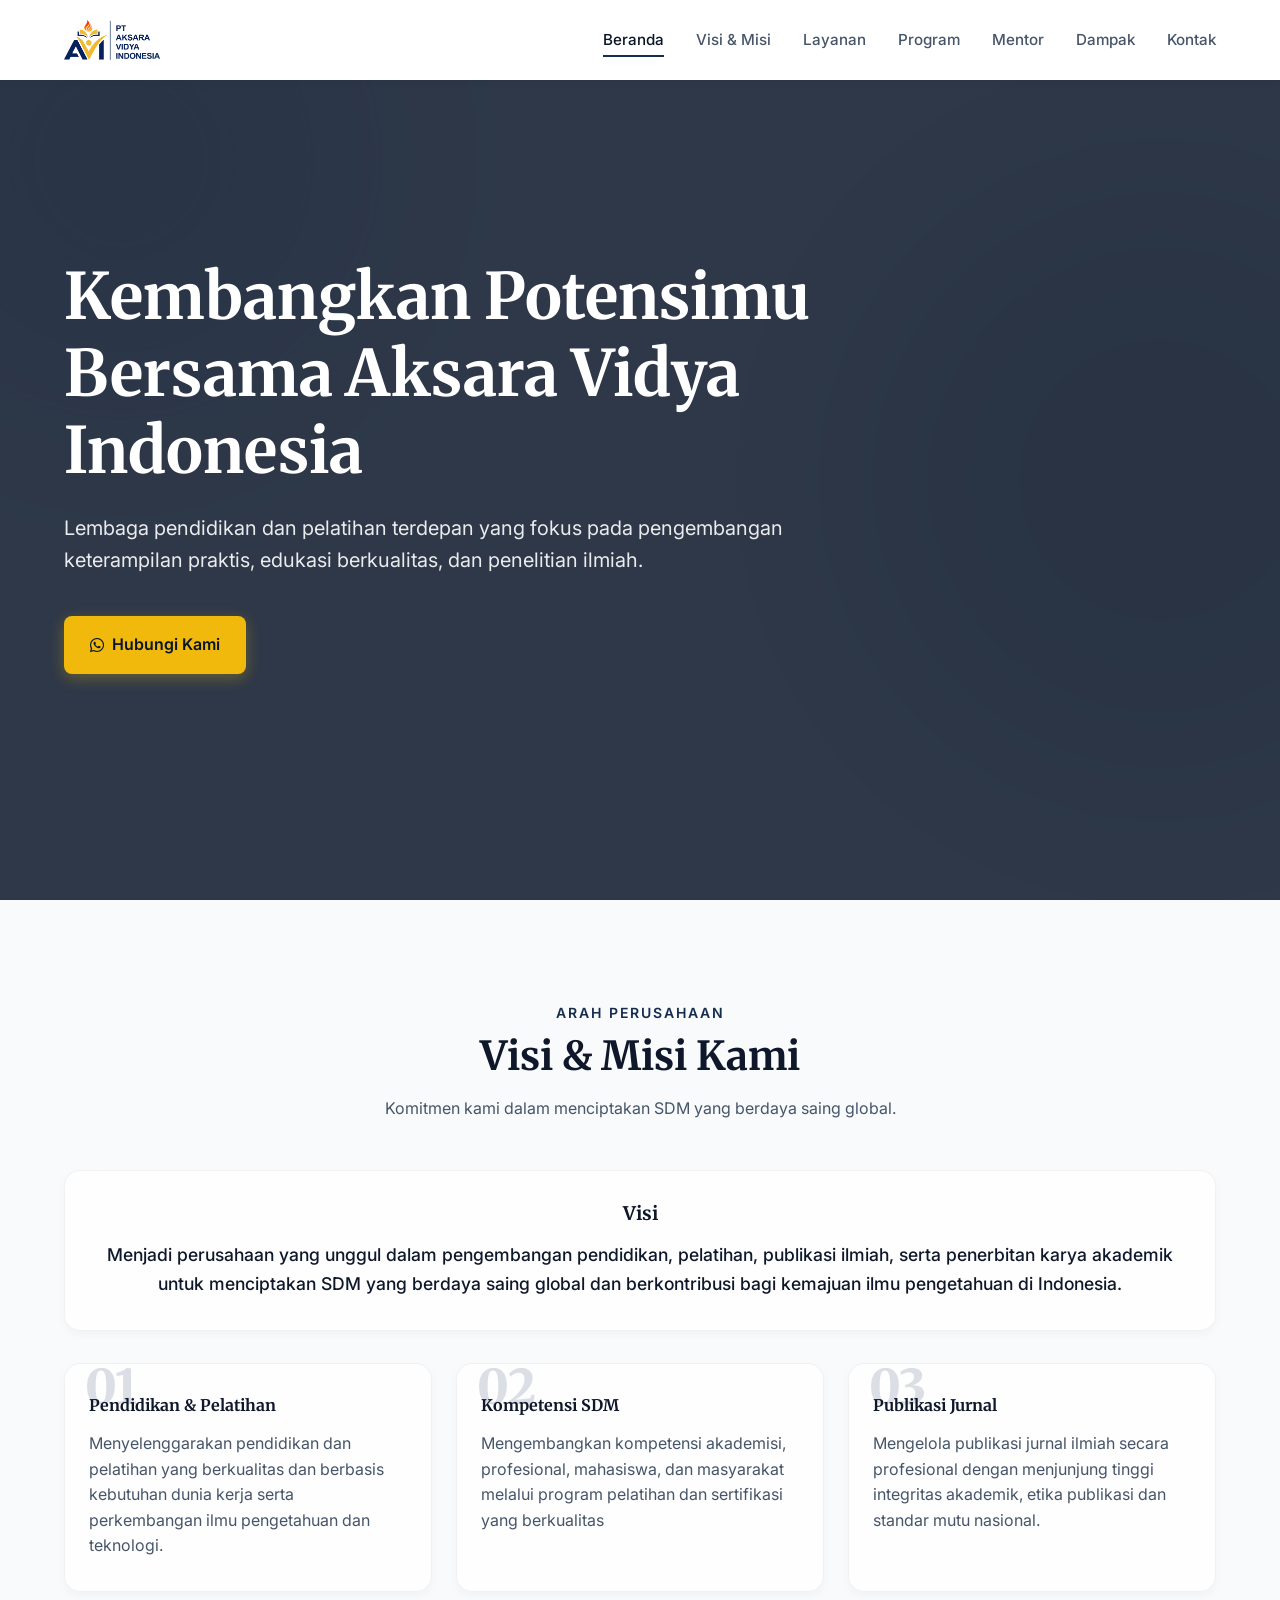
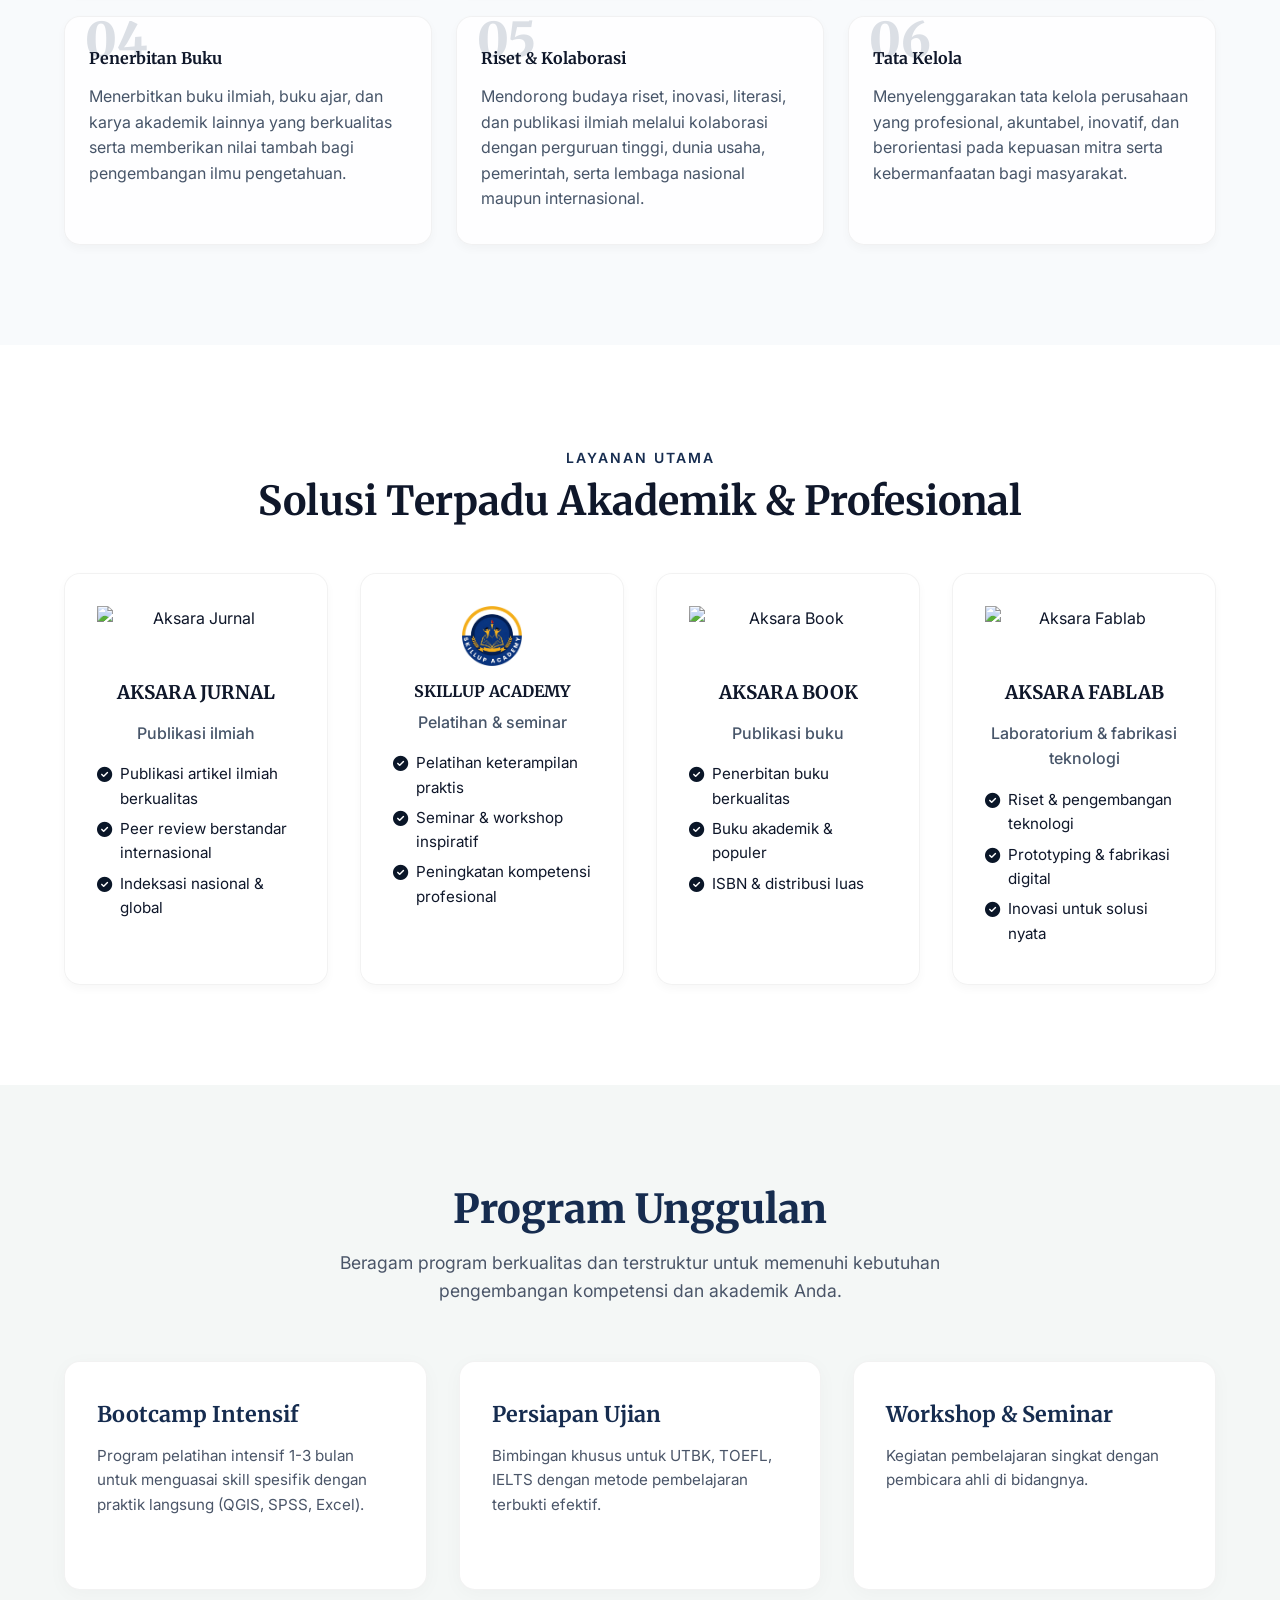
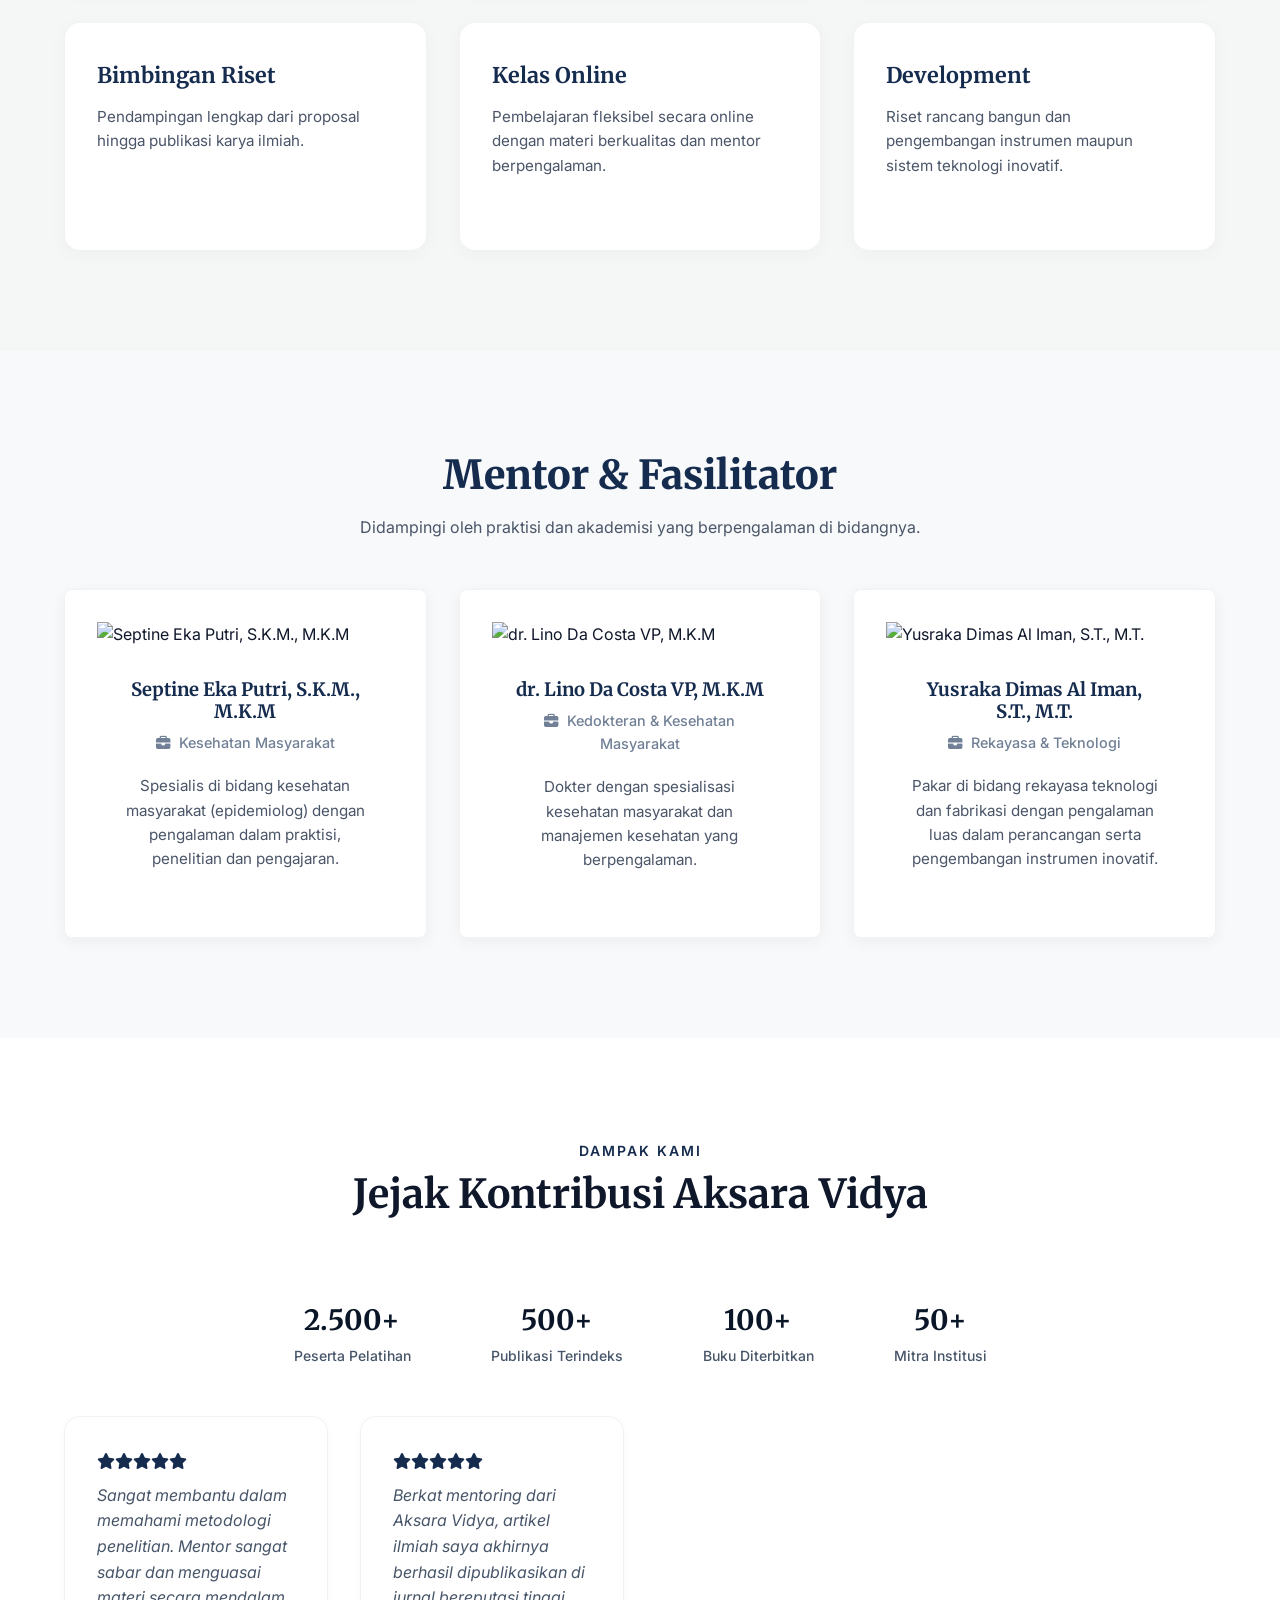
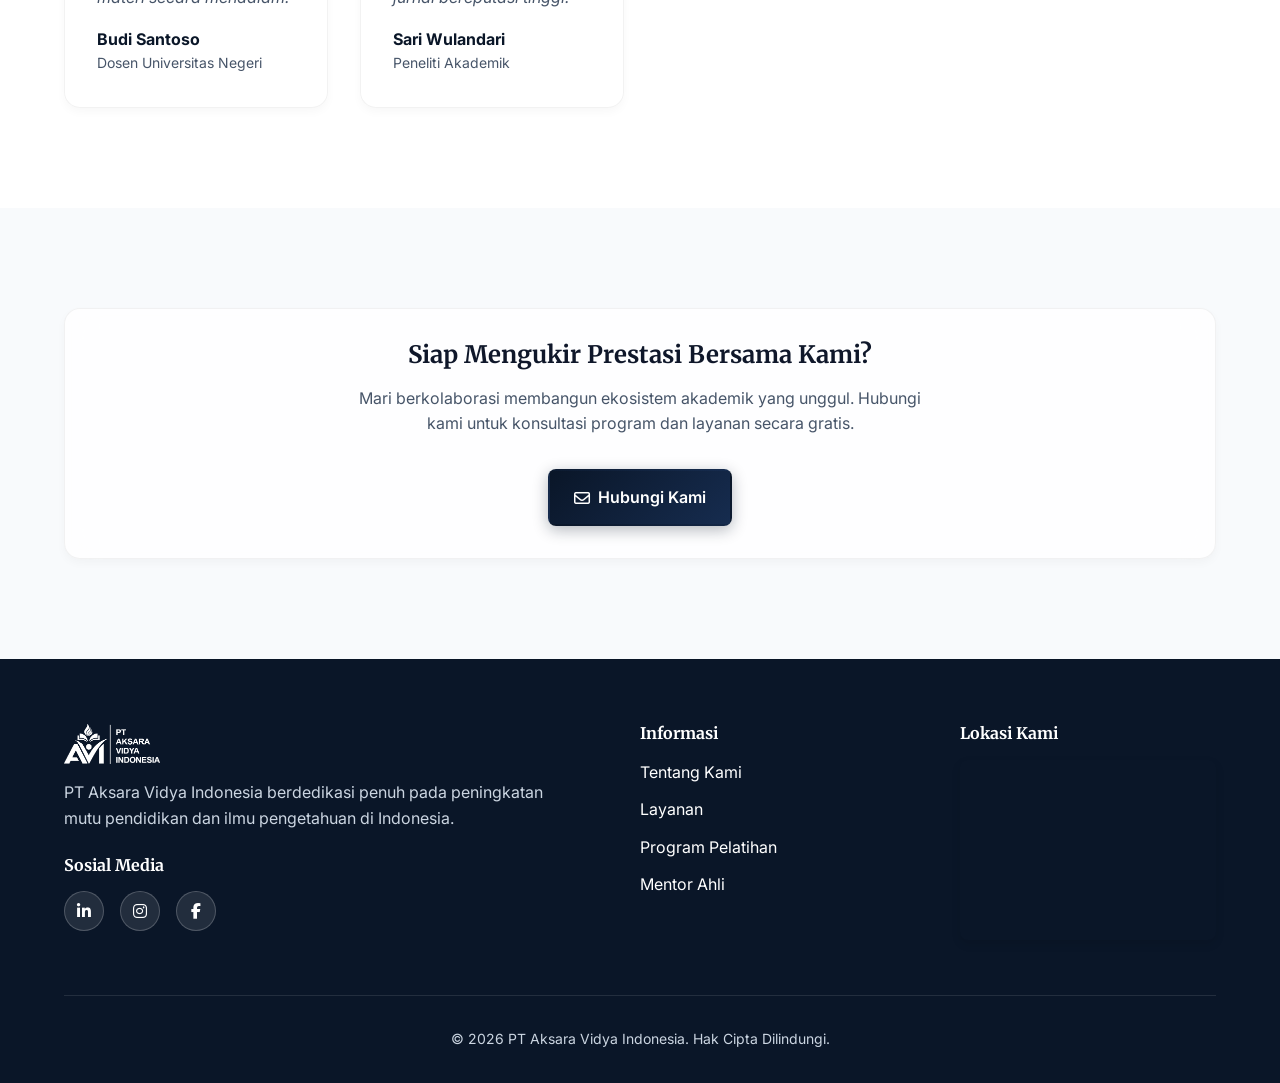
==== commit 4a285e34: "Remove icons and footers from program cards, fix mobile overflow" ====
--- a/index.html
+++ b/index.html
@@ -187,69 +187,33 @@
                 <div class="pro-grid fade-up delay-1" style="margin-top: 3.5rem;">
                     <!-- Card 1 -->
                     <div class="pro-card">
-                        <div class="pro-icon-wrapper">
-                            <i class="fa-solid fa-laptop-code"></i>
-                        </div>
                         <h3>Bootcamp Intensif</h3>
                         <p>Program pelatihan intensif 1-3 bulan untuk menguasai skill spesifik dengan praktik langsung (QGIS, SPSS, Excel).</p>
-                        <div class="pro-card-footer">
-                            <a href="#" class="pro-link">Info Selengkapnya</a>
-                        </div>
                     </div>
                     <!-- Card 2 -->
                     <div class="pro-card">
-                        <div class="pro-icon-wrapper">
-                            <i class="fa-solid fa-book"></i>
-                        </div>
                         <h3>Persiapan Ujian</h3>
                         <p>Bimbingan khusus untuk UTBK, TOEFL, IELTS dengan metode pembelajaran terbukti efektif.</p>
-                        <div class="pro-card-footer">
-                            <a href="#" class="pro-link">Info Selengkapnya</a>
-                        </div>
                     </div>
                     <!-- Card 3 -->
                     <div class="pro-card">
-                        <div class="pro-icon-wrapper">
-                            <i class="fa-solid fa-person-chalkboard"></i>
-                        </div>
                         <h3>Workshop & Seminar</h3>
                         <p>Kegiatan pembelajaran singkat dengan pembicara ahli di bidangnya.</p>
-                        <div class="pro-card-footer">
-                            <a href="#" class="pro-link">Info Selengkapnya</a>
-                        </div>
                     </div>
                     <!-- Card 4 -->
                     <div class="pro-card">
-                        <div class="pro-icon-wrapper">
-                            <i class="fa-solid fa-flask"></i>
-                        </div>
                         <h3>Bimbingan Riset</h3>
                         <p>Pendampingan lengkap dari proposal hingga publikasi karya ilmiah.</p>
-                        <div class="pro-card-footer">
-                            <a href="#" class="pro-link">Info Selengkapnya</a>
-                        </div>
                     </div>
                     <!-- Card 5 -->
                     <div class="pro-card">
-                        <div class="pro-icon-wrapper">
-                            <i class="fa-solid fa-video"></i>
-                        </div>
                         <h3>Kelas Online</h3>
                         <p>Pembelajaran fleksibel secara online dengan materi berkualitas dan mentor berpengalaman.</p>
-                        <div class="pro-card-footer">
-                            <a href="#" class="pro-link">Info Selengkapnya</a>
-                        </div>
                     </div>
                     <!-- Card 6 -->
                     <div class="pro-card">
-                        <div class="pro-icon-wrapper">
-                            <i class="fa-solid fa-gears"></i>
-                        </div>
                         <h3>Development</h3>
                         <p>Riset rancang bangun dan pengembangan instrumen maupun sistem teknologi inovatif.</p>
-                        <div class="pro-card-footer">
-                            <a href="#" class="pro-link">Info Selengkapnya</a>
-                        </div>
                     </div>
                 </div>
             </div>
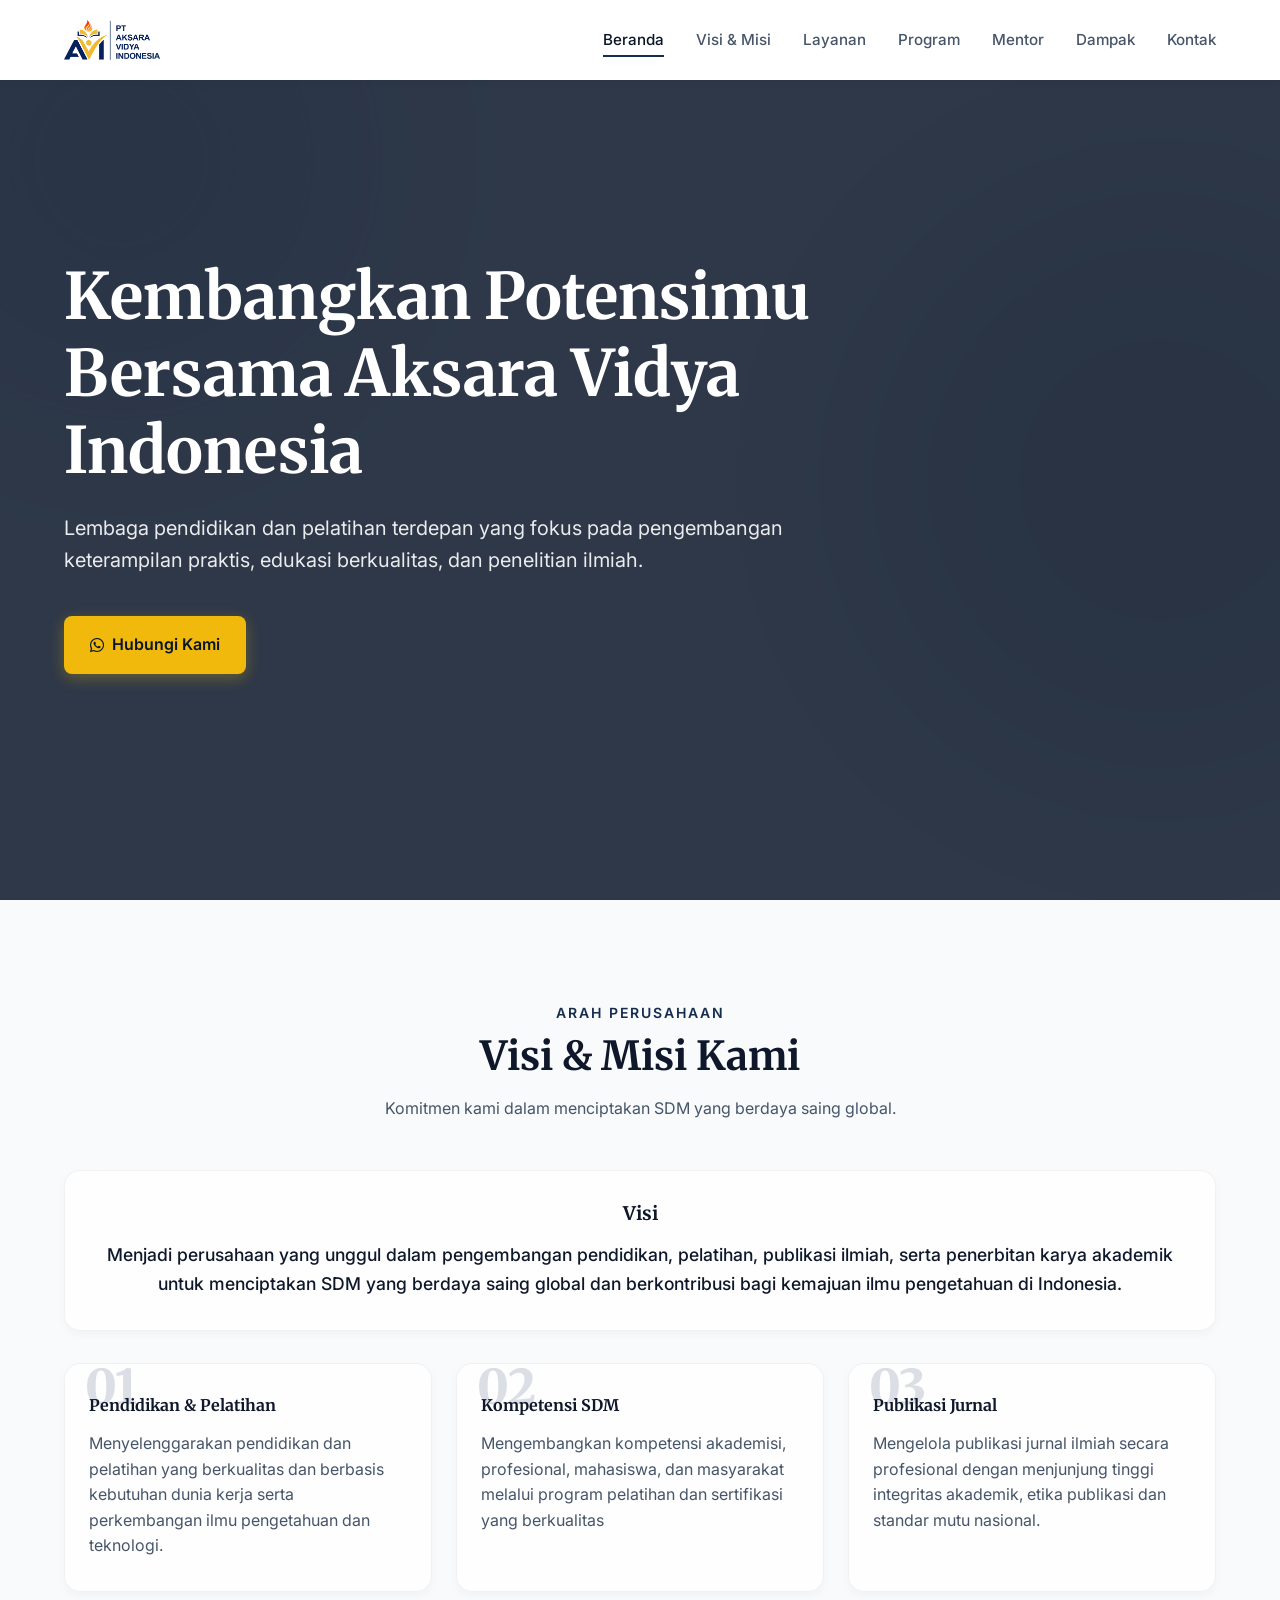
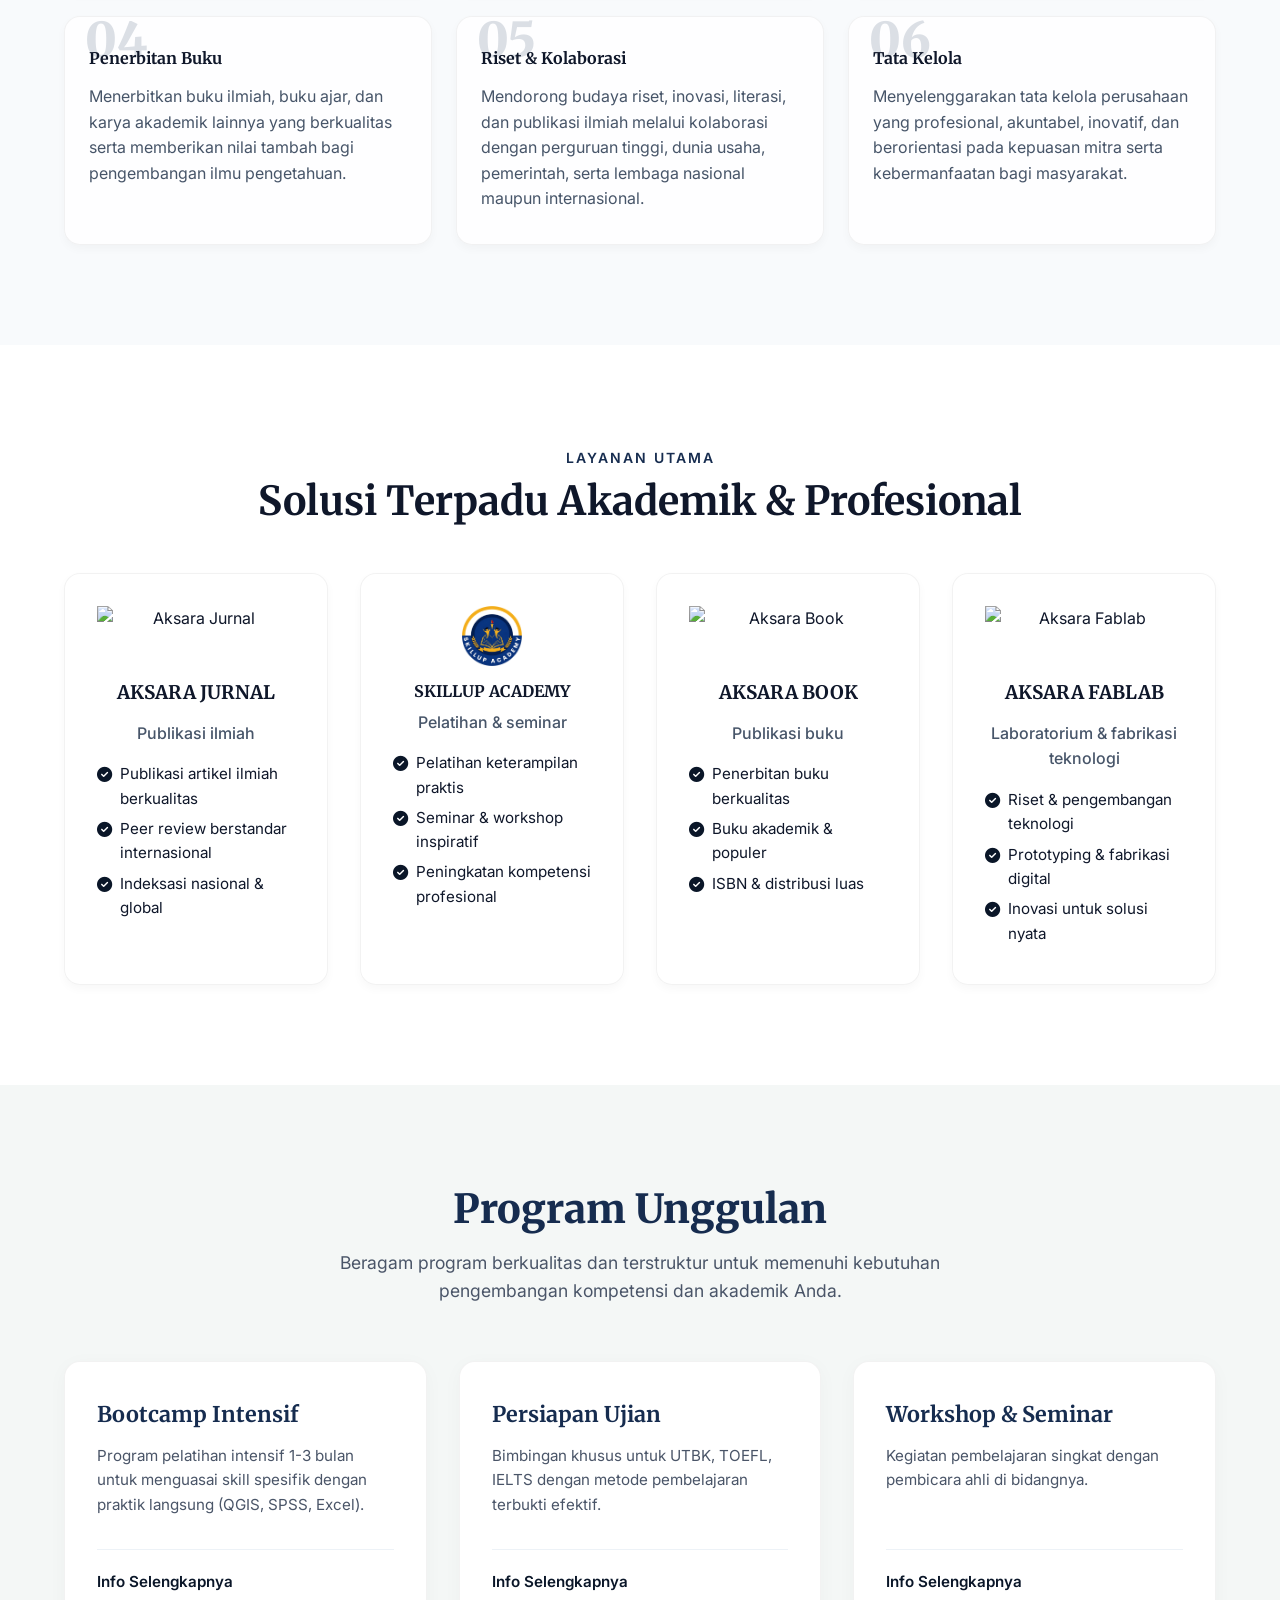
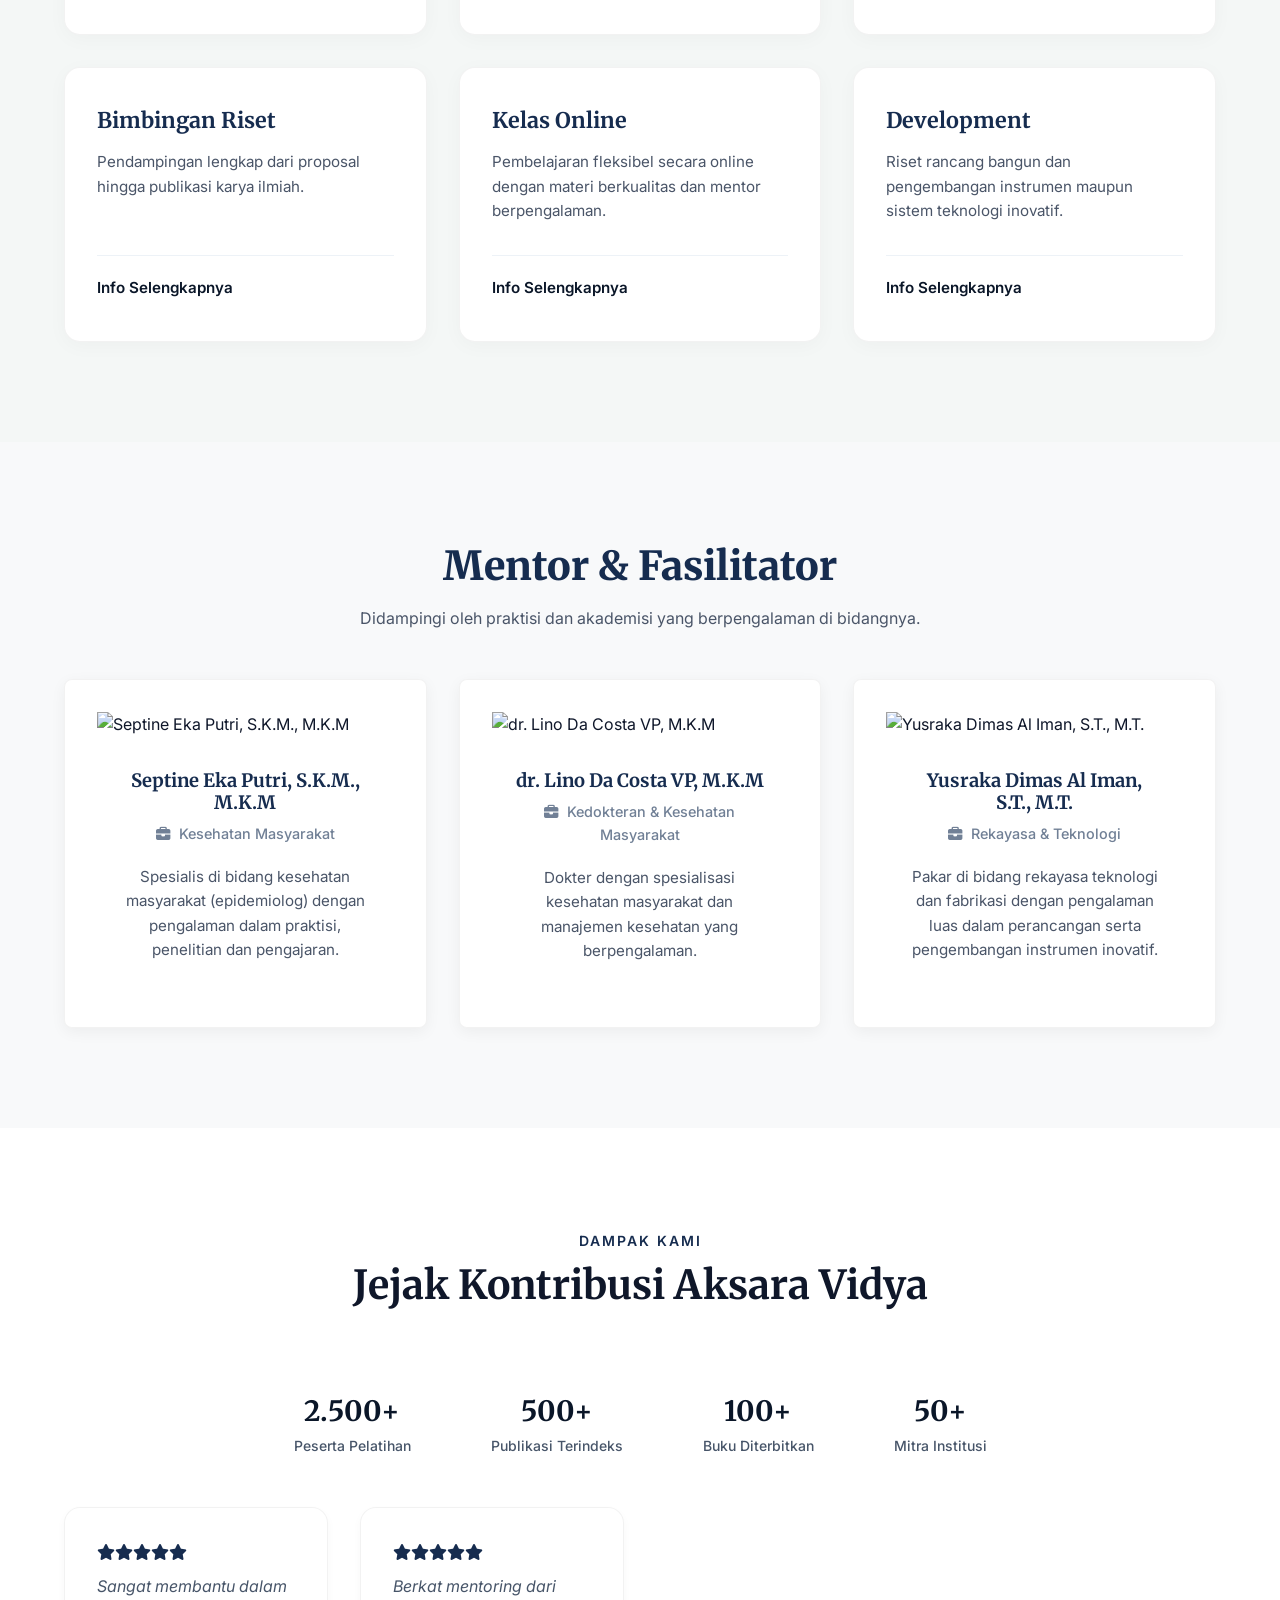
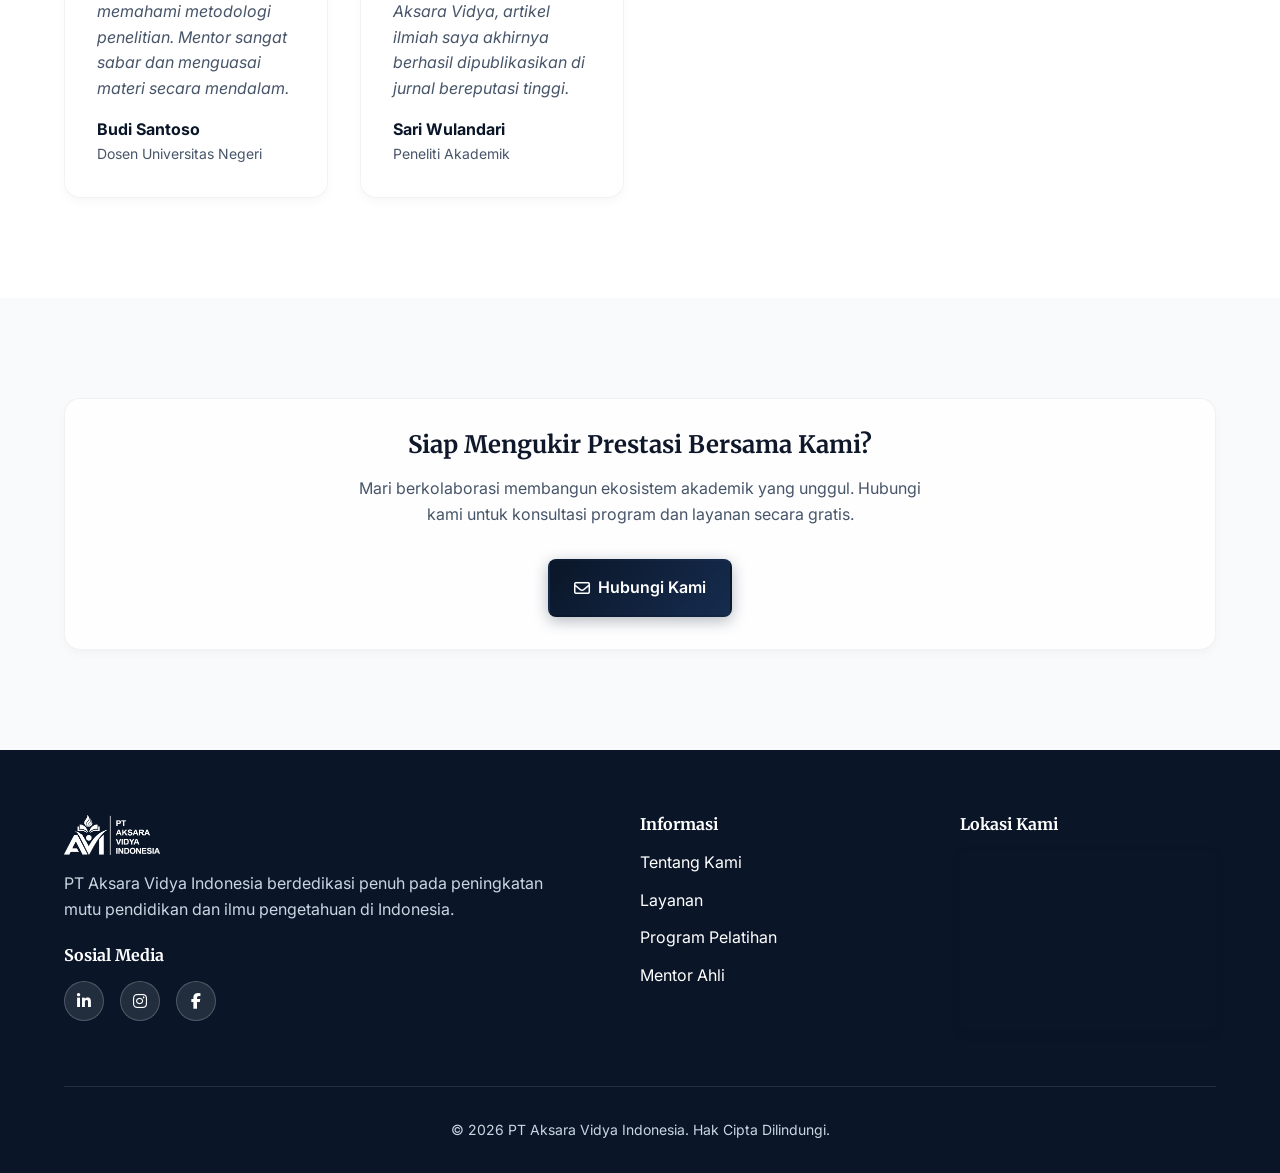
==== commit b715ff51: "Keep Info Selengkapnya, remove only icons from program cards" ====
--- a/index.html
+++ b/index.html
@@ -189,31 +189,49 @@
                     <div class="pro-card">
                         <h3>Bootcamp Intensif</h3>
                         <p>Program pelatihan intensif 1-3 bulan untuk menguasai skill spesifik dengan praktik langsung (QGIS, SPSS, Excel).</p>
+                        <div class="pro-card-footer">
+                            <a href="#" class="pro-link">Info Selengkapnya</a>
+                        </div>
                     </div>
                     <!-- Card 2 -->
                     <div class="pro-card">
                         <h3>Persiapan Ujian</h3>
                         <p>Bimbingan khusus untuk UTBK, TOEFL, IELTS dengan metode pembelajaran terbukti efektif.</p>
+                        <div class="pro-card-footer">
+                            <a href="#" class="pro-link">Info Selengkapnya</a>
+                        </div>
                     </div>
                     <!-- Card 3 -->
                     <div class="pro-card">
                         <h3>Workshop & Seminar</h3>
                         <p>Kegiatan pembelajaran singkat dengan pembicara ahli di bidangnya.</p>
+                        <div class="pro-card-footer">
+                            <a href="#" class="pro-link">Info Selengkapnya</a>
+                        </div>
                     </div>
                     <!-- Card 4 -->
                     <div class="pro-card">
                         <h3>Bimbingan Riset</h3>
                         <p>Pendampingan lengkap dari proposal hingga publikasi karya ilmiah.</p>
+                        <div class="pro-card-footer">
+                            <a href="#" class="pro-link">Info Selengkapnya</a>
+                        </div>
                     </div>
                     <!-- Card 5 -->
                     <div class="pro-card">
                         <h3>Kelas Online</h3>
                         <p>Pembelajaran fleksibel secara online dengan materi berkualitas dan mentor berpengalaman.</p>
+                        <div class="pro-card-footer">
+                            <a href="#" class="pro-link">Info Selengkapnya</a>
+                        </div>
                     </div>
                     <!-- Card 6 -->
                     <div class="pro-card">
                         <h3>Development</h3>
                         <p>Riset rancang bangun dan pengembangan instrumen maupun sistem teknologi inovatif.</p>
+                        <div class="pro-card-footer">
+                            <a href="#" class="pro-link">Info Selengkapnya</a>
+                        </div>
                     </div>
                 </div>
             </div>
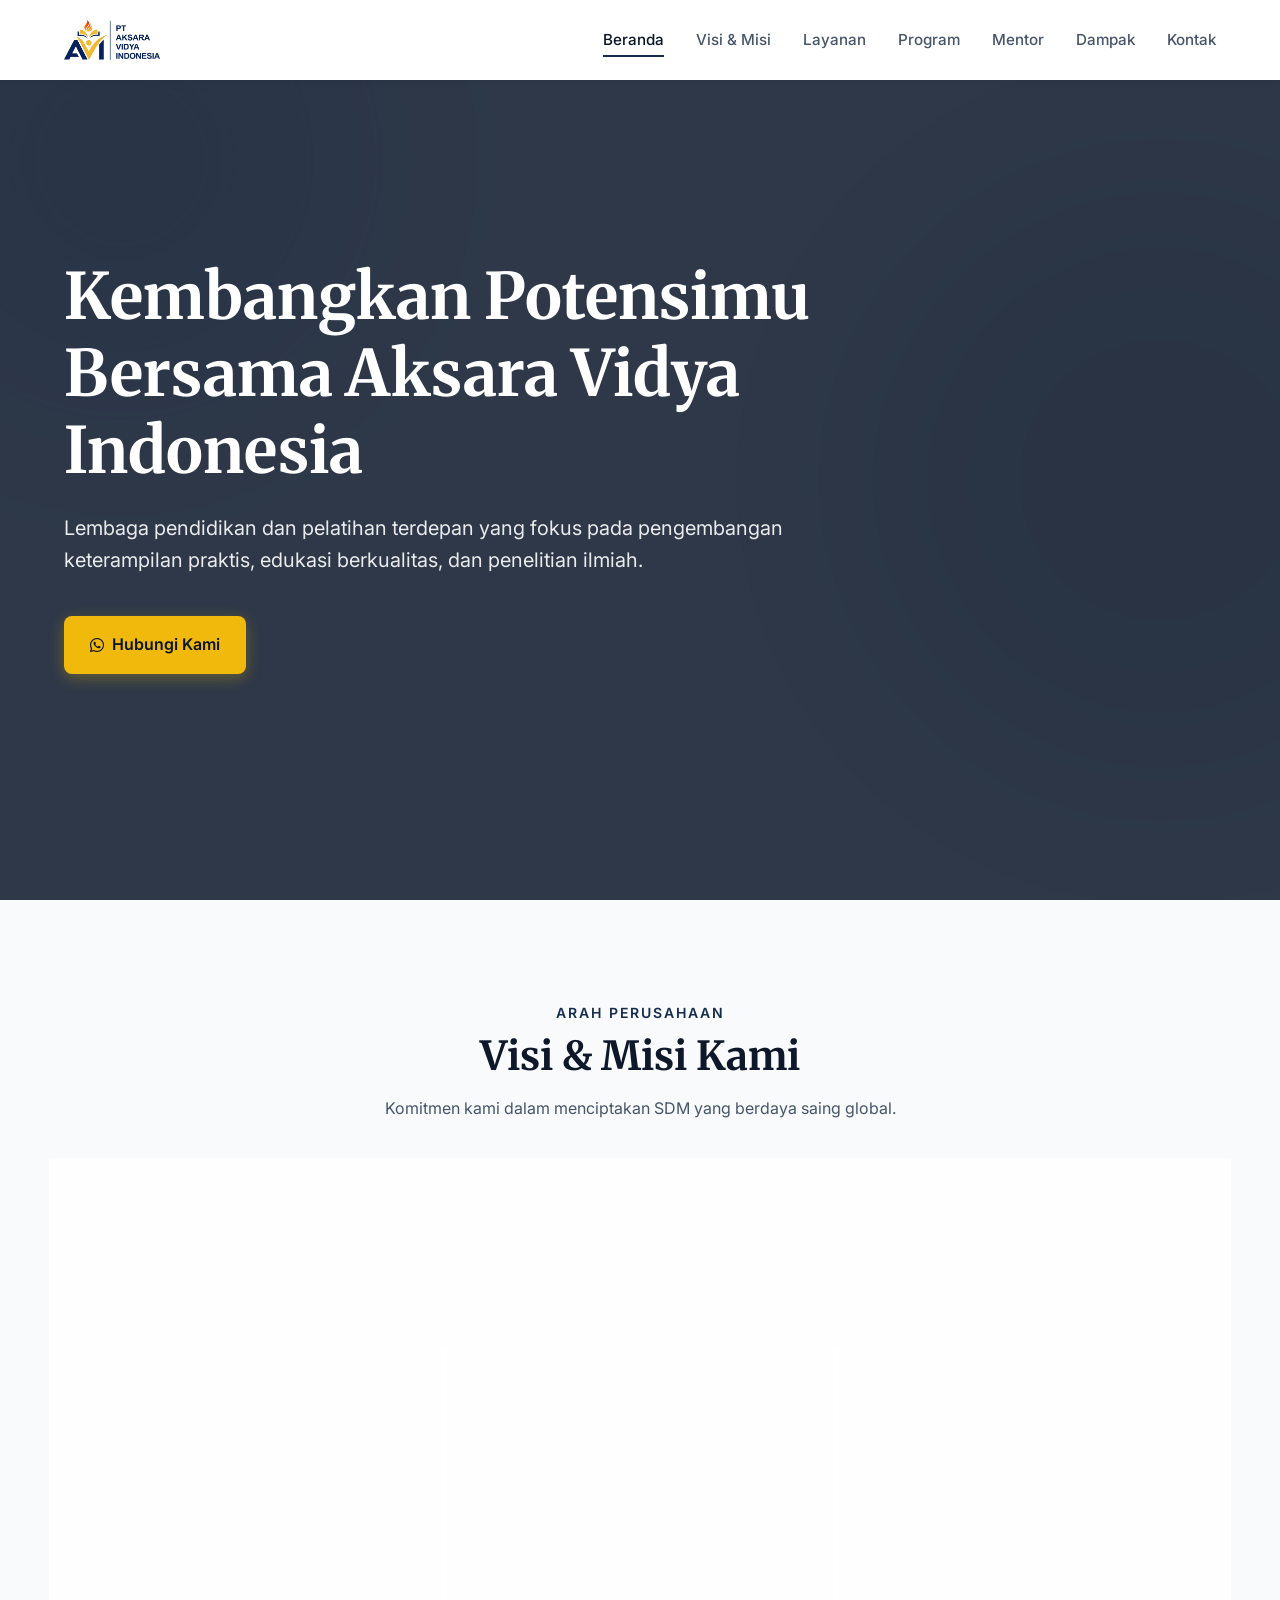
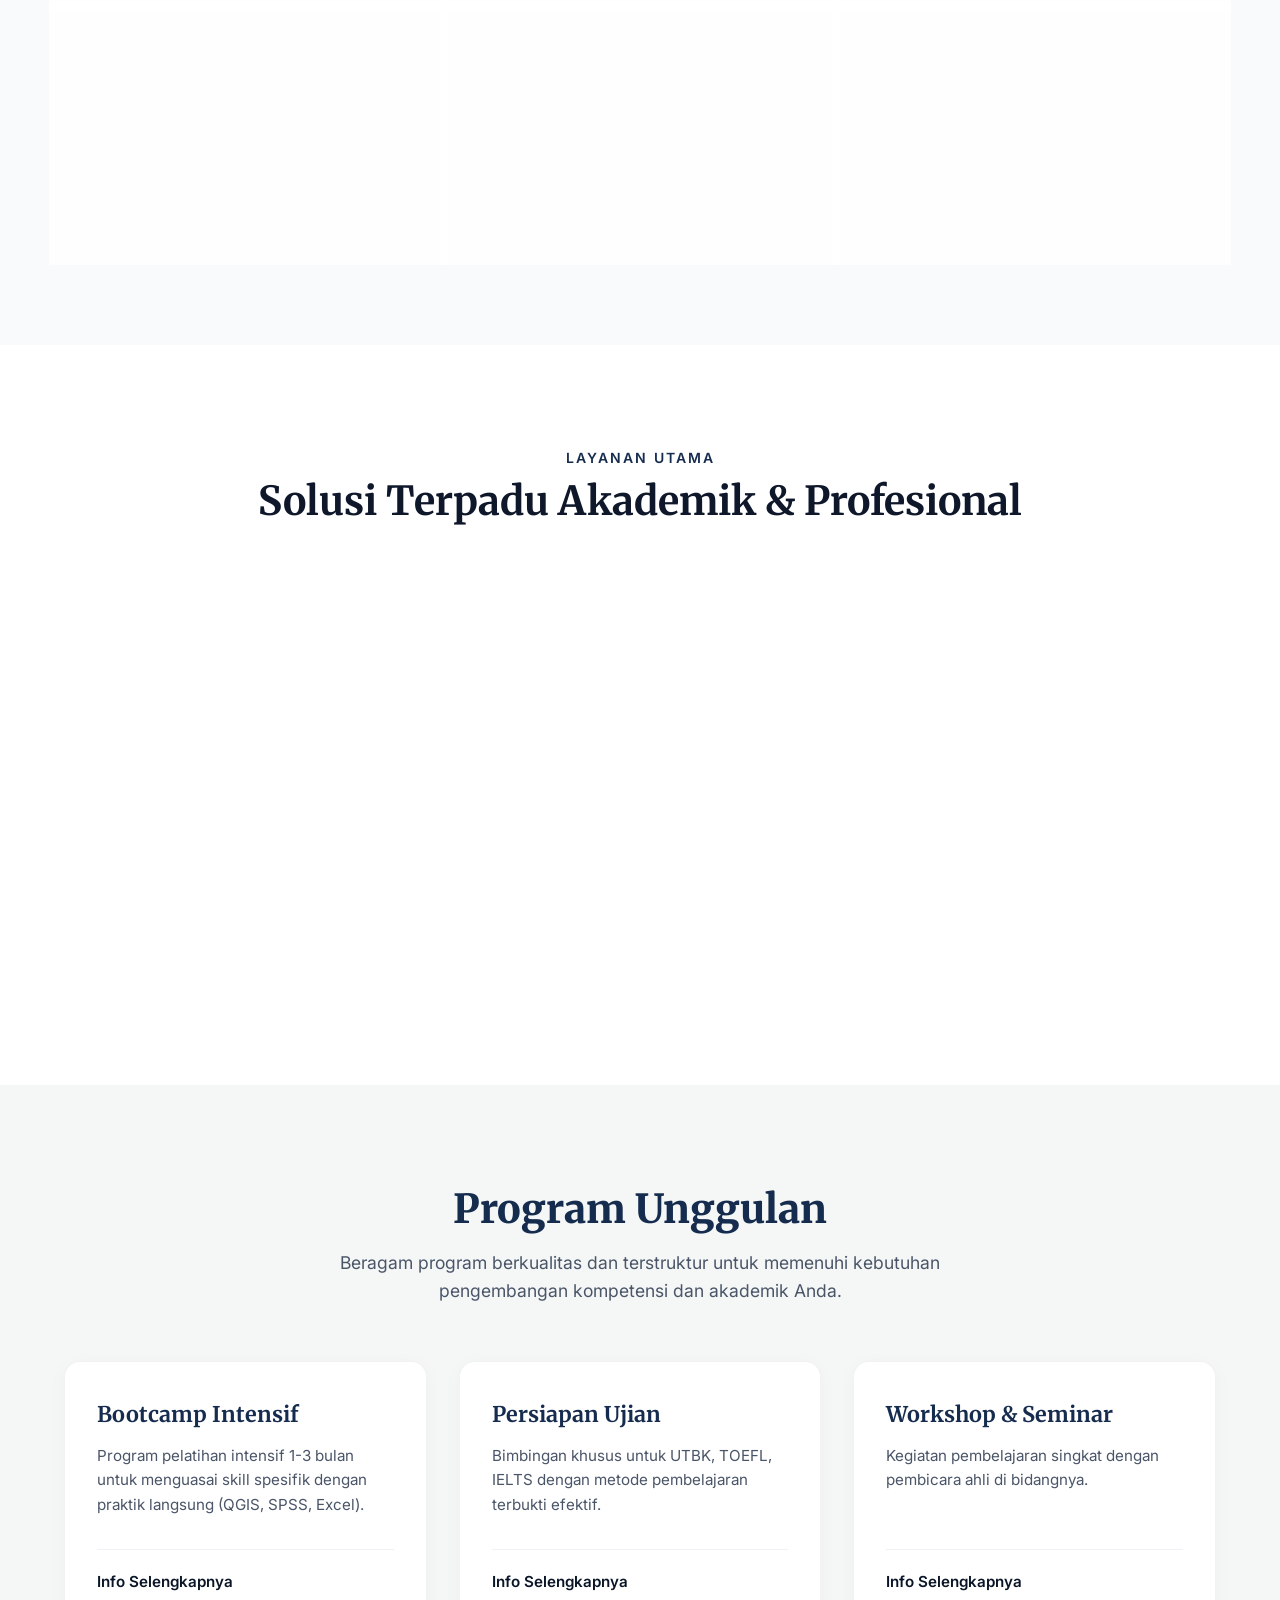
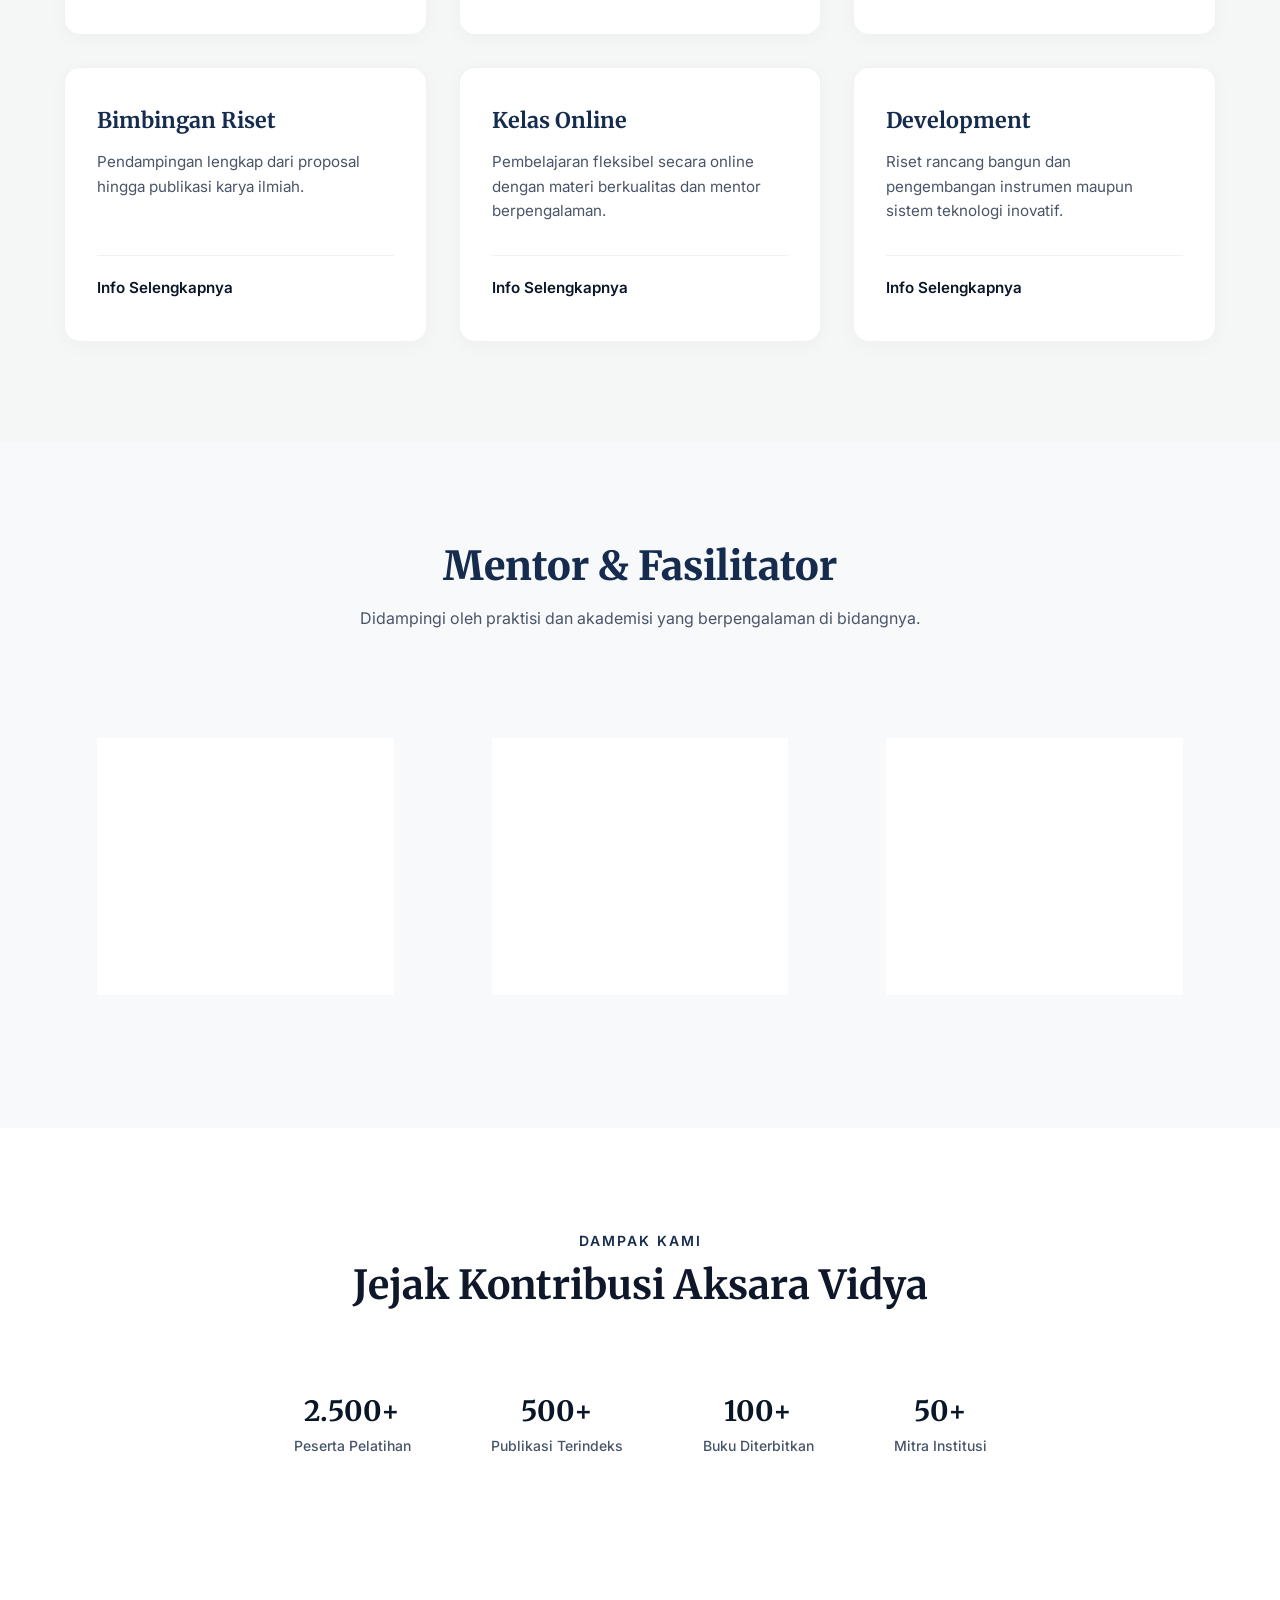
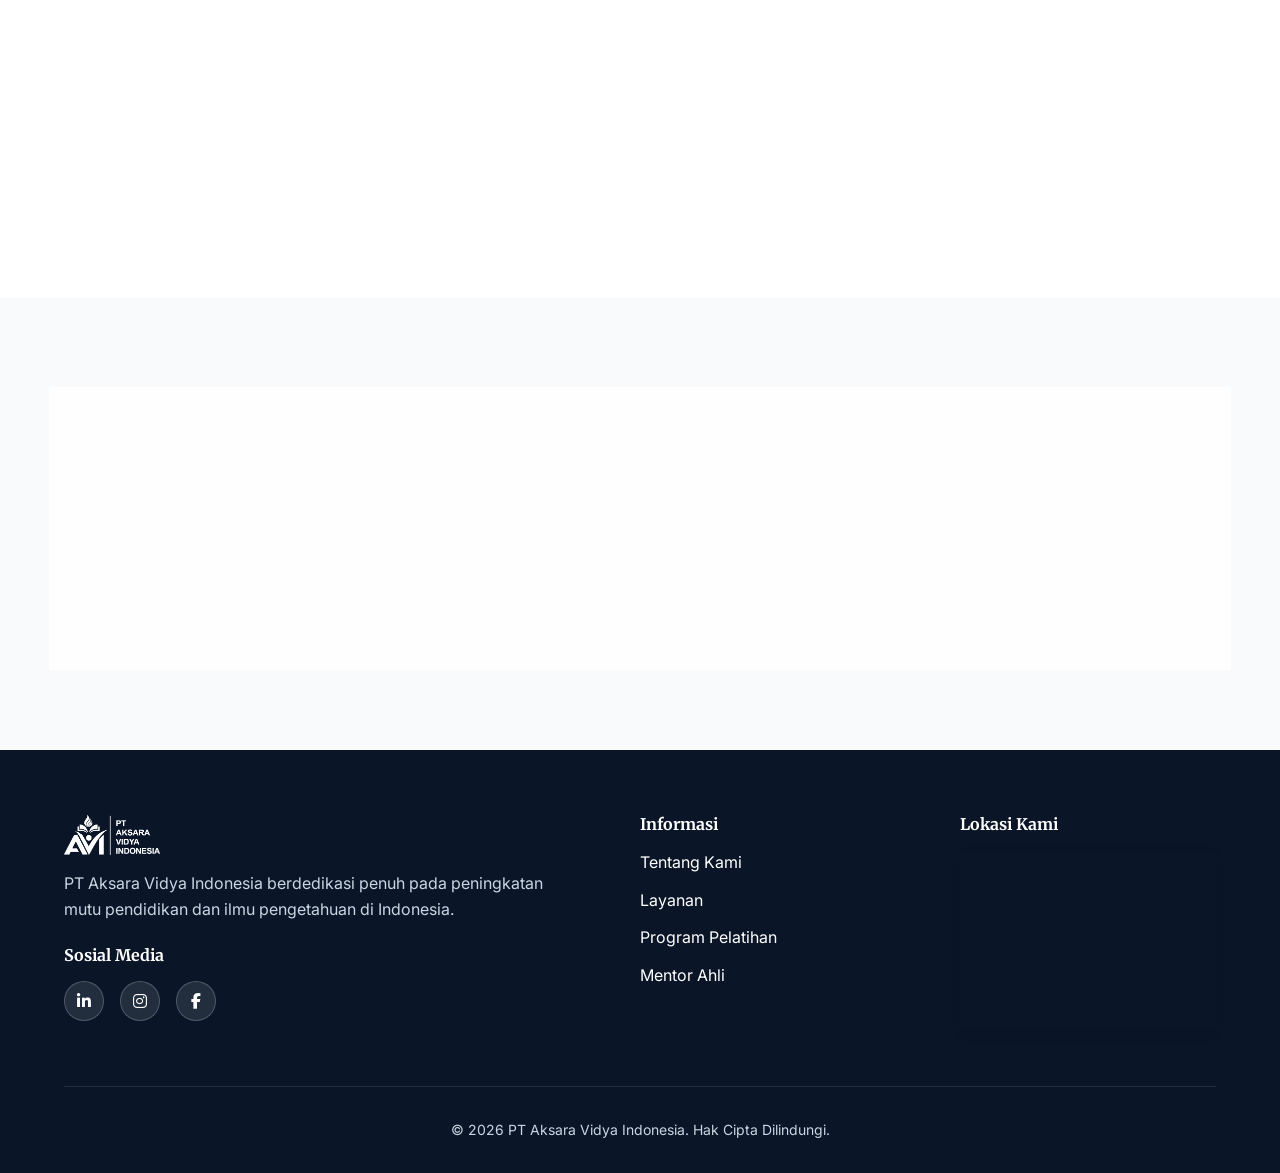
==== commit 111bf4d4: "Make all layanan cards fully dynamic from CMS data" ====
--- a/index.html
+++ b/index.html
@@ -127,45 +127,43 @@
                 </div>
                 <div class="grid-cards fade-up delay-1">
                     <div class="glass-card divisi-card">
-                        <img src="https://placehold.co/150" class="img-skillup-logo" alt="Aksara Jurnal"
+                        <img src="skillup-logo.png" class="img-skillup-logo" alt="SKILLUP ACADEMY"
                             style="height: 60px; margin: 0 auto 1rem;">
-                        <h3>AKSARA JURNAL</h3>
-                        <p style="font-weight: 500; margin-bottom: 1rem; color: var(--text-muted);">Publikasi ilmiah</p>
+                        <h3>SKILLUP ACADEMY</h3>
+                        <p style="font-weight: 500; margin-bottom: 1rem; color: var(--text-muted);">Pusat pelatihan & sertifikasi</p>
                         <ul class="layanan-list">
-                            <li><i class="fa-solid fa-circle-check"></i> Publikasi artikel ilmiah berkualitas</li>
-                            <li><i class="fa-solid fa-circle-check"></i> Peer review berstandar internasional</li>
-                            <li><i class="fa-solid fa-circle-check"></i> Indeksasi nasional & global</li>
+                            <li><i class="fa-solid fa-circle-check"></i> Bootcamp intensif berbagai bidang</li>
+                            <li><i class="fa-solid fa-circle-check"></i> Persiapan UTBK, TOEFL, IELTS</li>
+                            <li><i class="fa-solid fa-circle-check"></i> Workshop dan seminar pengembangan diri</li>
                         </ul>
                     </div>
                     <div class="glass-card divisi-card">
-                        <img src="skillup-logo.png" class="img-skillup-logo" alt="SkillUp Academy"
+                        <img src="https://placehold.co/150" class="img-skillup-logo" alt="AKSARA PUBLICA"
                             style="height: 60px; margin: 0 auto 1rem;">
-                        <h4 class="mb-2">SKILLUP ACADEMY</h4>
-                        <p style="font-weight: 500; margin-bottom: 1rem; color: var(--text-muted);">Pelatihan & seminar
-                        </p>
+                        <h3>AKSARA PUBLICA</h3>
+                        <p style="font-weight: 500; margin-bottom: 1rem; color: var(--text-muted);">Pusat publikasi & riset ilmiah</p>
                         <ul class="layanan-list">
-                            <li><i class="fa-solid fa-circle-check"></i> Pelatihan keterampilan praktis</li>
-                            <li><i class="fa-solid fa-circle-check"></i> Seminar & workshop inspiratif</li>
-                            <li><i class="fa-solid fa-circle-check"></i> Peningkatan kompetensi profesional</li>
+                            <li><i class="fa-solid fa-circle-check"></i> Pengelolaan & publikasi jurnal ilmiah</li>
+                            <li><i class="fa-solid fa-circle-check"></i> Bimbingan riset & penulisan KTI</li>
+                            <li><i class="fa-solid fa-circle-check"></i> Jasa proofreading & translation</li>
                         </ul>
                     </div>
                     <div class="glass-card divisi-card">
-                        <img src="https://placehold.co/150" class="img-skillup-logo" alt="Aksara Book"
+                        <img src="https://placehold.co/150" class="img-skillup-logo" alt="AKSARA PRESS"
                             style="height: 60px; margin: 0 auto 1rem;">
-                        <h3>AKSARA BOOK</h3>
-                        <p style="font-weight: 500; margin-bottom: 1rem; color: var(--text-muted);">Publikasi buku</p>
+                        <h3>AKSARA PRESS</h3>
+                        <p style="font-weight: 500; margin-bottom: 1rem; color: var(--text-muted);">Pusat penerbitan & pencetakan</p>
                         <ul class="layanan-list">
-                            <li><i class="fa-solid fa-circle-check"></i> Penerbitan buku berkualitas</li>
-                            <li><i class="fa-solid fa-circle-check"></i> Buku akademik & populer</li>
-                            <li><i class="fa-solid fa-circle-check"></i> ISBN & distribusi luas</li>
+                            <li><i class="fa-solid fa-circle-check"></i> Penerbitan buku ber-ISBN</li>
+                            <li><i class="fa-solid fa-circle-check"></i> Jasa tata letak (layout) & desain sampul</li>
+                            <li><i class="fa-solid fa-circle-check"></i> Pencetakan dokumen dan buku skala besar</li>
                         </ul>
                     </div>
                     <div class="glass-card divisi-card">
-                        <img src="https://placehold.co/150" class="img-skillup-logo" alt="Aksara Fablab"
+                        <img src="https://placehold.co/150" class="img-skillup-logo" alt="AKSARA FABLAB"
                             style="height: 60px; margin: 0 auto 1rem;">
                         <h3>AKSARA FABLAB</h3>
-                        <p style="font-weight: 500; margin-bottom: 1rem; color: var(--text-muted);">
-                            Laboratorium & fabrikasi teknologi</p>
+                        <p style="font-weight: 500; margin-bottom: 1rem; color: var(--text-muted);">Laboratorium & fabrikasi teknologi</p>
                         <ul class="layanan-list">
                             <li><i class="fa-solid fa-circle-check"></i> Riset & pengembangan teknologi</li>
                             <li><i class="fa-solid fa-circle-check"></i> Prototyping & fabrikasi digital</li>
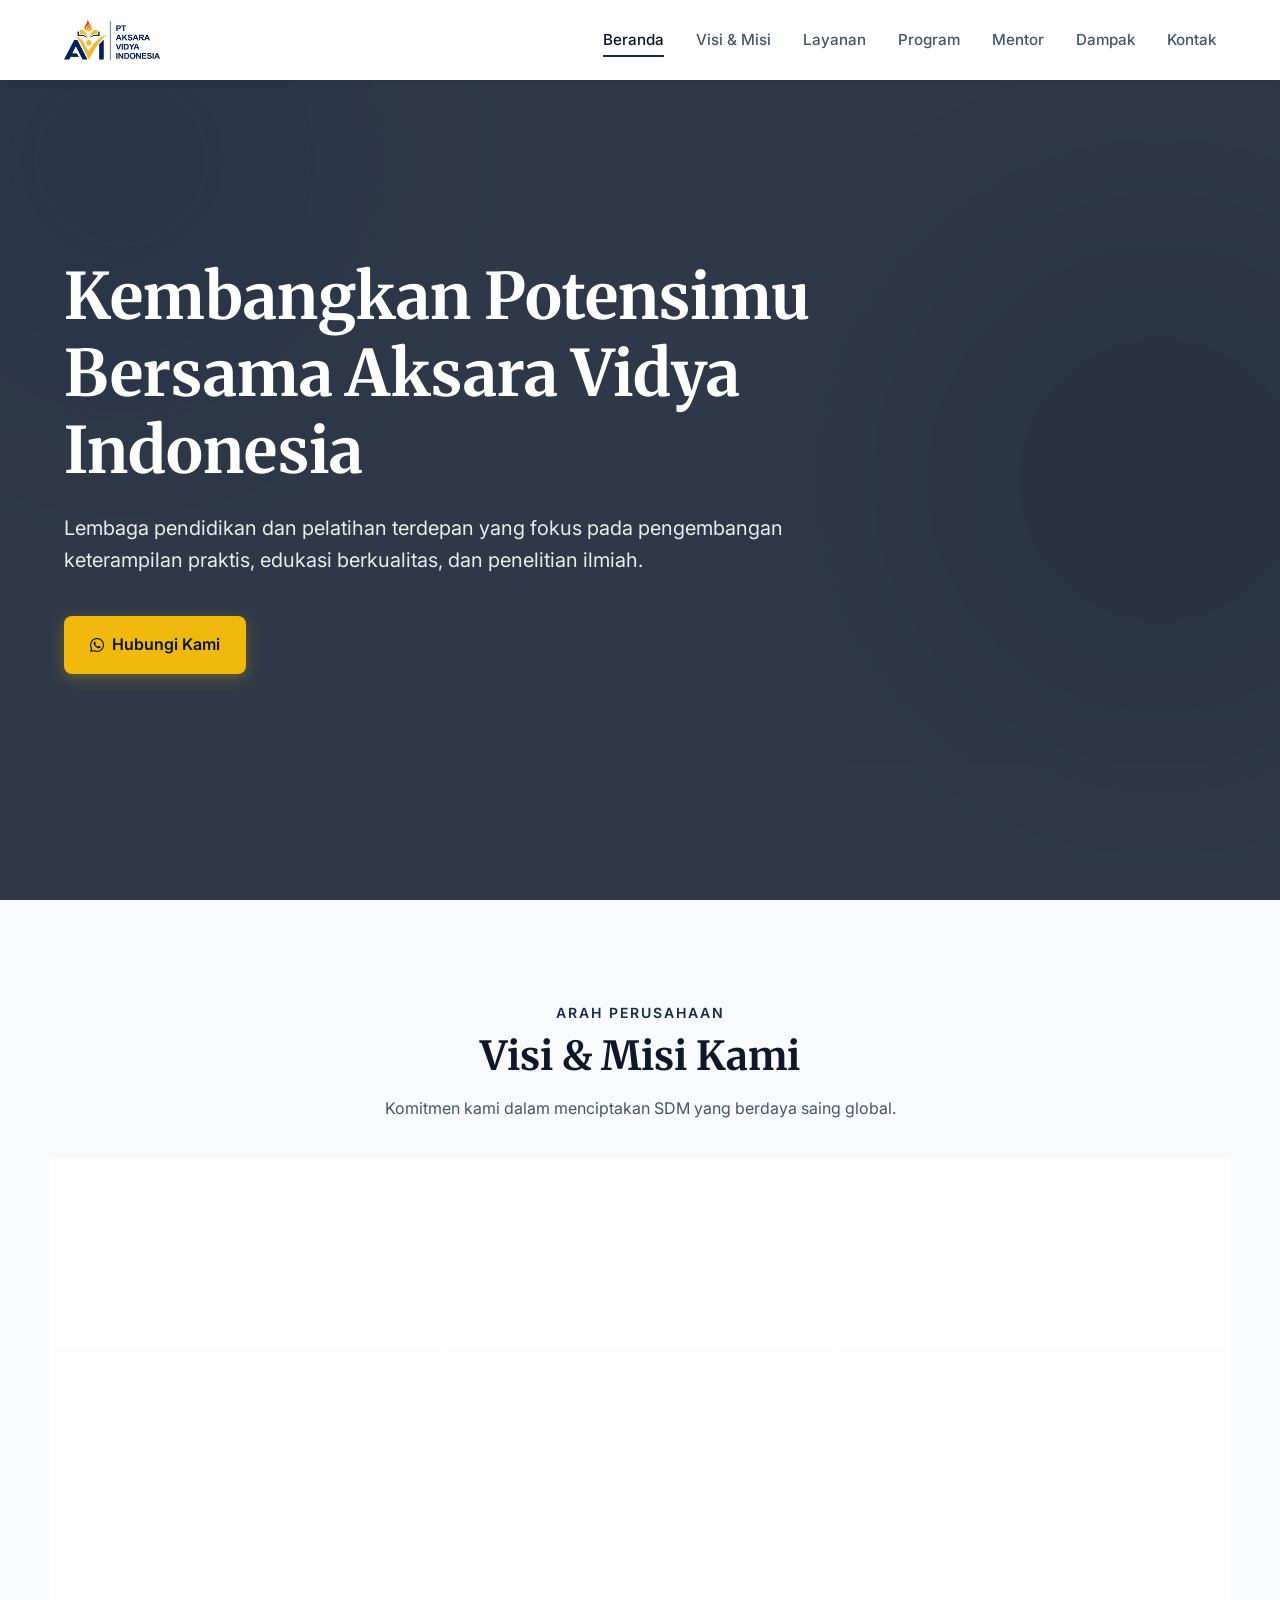
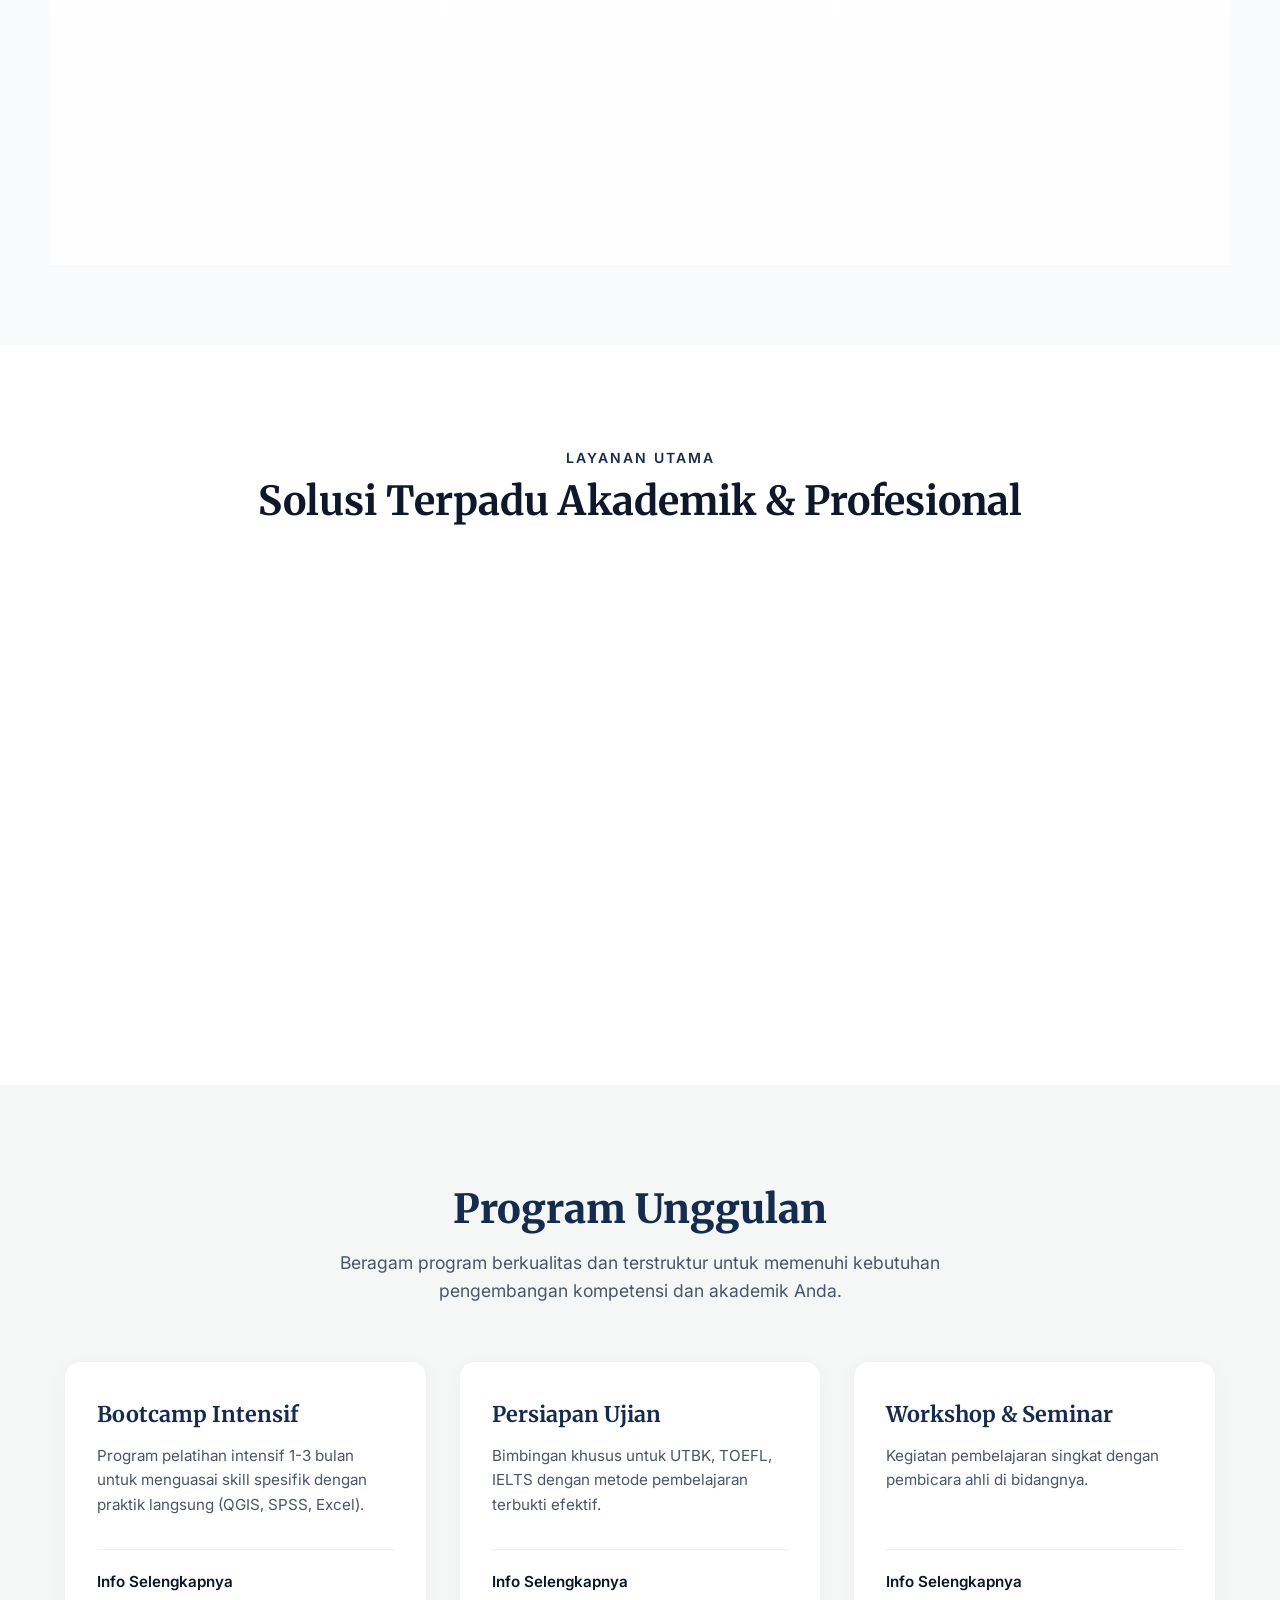
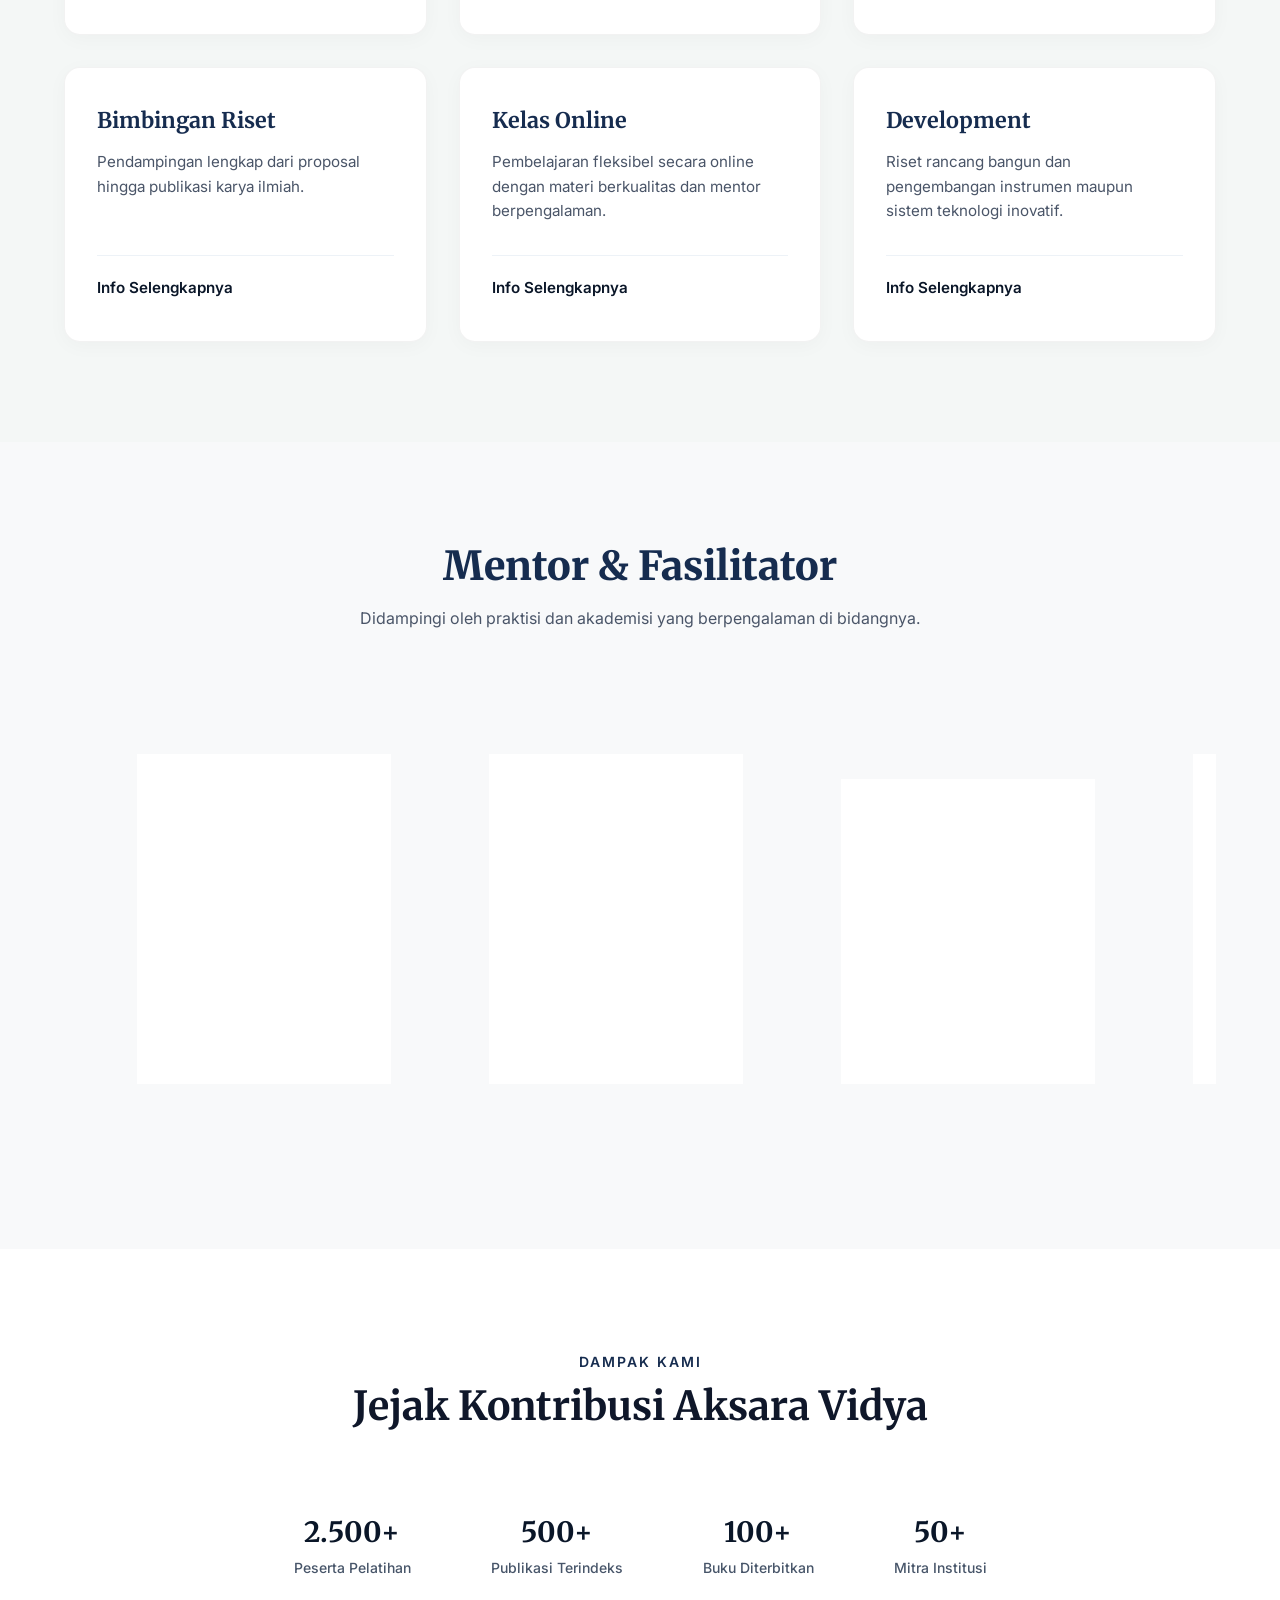
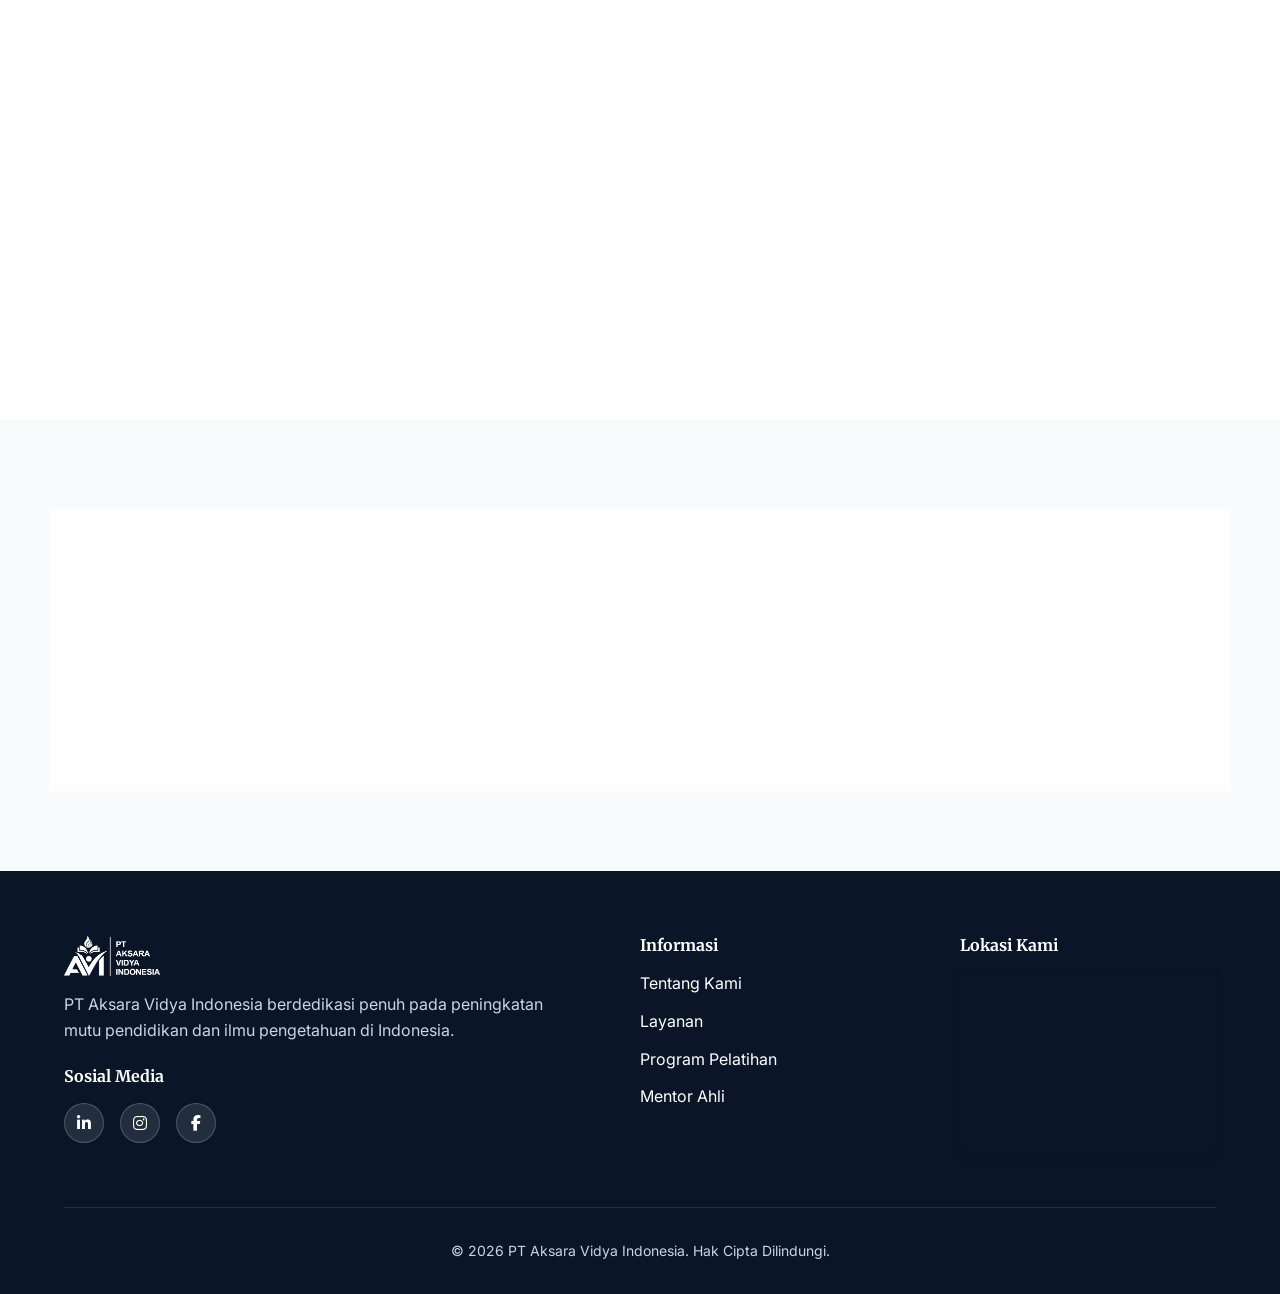
==== commit 39c52b8f: "Update SEO metadata, add robots.txt and sitemap.xml, update admin and assets" ====
--- a/index.html
+++ b/index.html
@@ -5,7 +5,8 @@
     <meta charset="UTF-8">
     <meta name="viewport" content="width=device-width, initial-scale=1.0">
     <title>PT Aksara Vidya Indonesia — Pendidikan, Pelatihan & Publikasi Ilmiah</title>
-    <meta name="description" content="PT Aksara Vidya Indonesia adalah perusahaan unggul dalam pengembangan pendidikan, pelatihan, publikasi ilmiah, dan penerbitan karya akademik.">
+    <meta name="description"
+        content="PT Aksara Vidya Indonesia adalah perusahaan unggul dalam pengembangan pendidikan, pelatihan, publikasi ilmiah, dan penerbitan karya akademik.">
 
     <!-- Fonts -->
     <link rel="preconnect" href="https://fonts.googleapis.com">
@@ -18,7 +19,7 @@
     <link rel="stylesheet" href="https://cdnjs.cloudflare.com/ajax/libs/font-awesome/6.5.1/css/all.min.css">
 
     <!-- Custom CSS -->
-    <link rel="stylesheet" href="css/style.css?v=20260724">
+    <link rel="stylesheet" href="css/style.css?v=202608031">
     <link rel="icon" type="image/png" href="favicon.png">
 </head>
 
@@ -53,12 +54,23 @@
 
     <main>
         <!-- BERANDA (Hero) -->
-        <section id="img-hero" class="hero-full" style="background-image: url('https://images.unsplash.com/photo-1524178232363-1fb2b075b655?ixlib=rb-4.0.3&auto=format&fit=crop&w=1920&q=80');">
+        <section id="img-hero" class="hero-full">
+            <div class="hero-bg-slider">
+
+                <div class="hero-bg-slide"
+                    style="background-image: url('https://images.unsplash.com/photo-1524178232363-1fb2b075b655?ixlib=rb-4.0.3&auto=format&fit=crop&w=1920&q=80');">
+                </div>
+                <div class="hero-bg-slide"
+                    style="background-image: url('https://images.unsplash.com/photo-1515187029135-18ee286d815b?ixlib=rb-4.0.3&auto=format&fit=crop&w=1920&q=80');">
+                </div>
+                <div class="hero-bg-slide" style="background-image: url('uploads/hut_ri_81.png');"></div>
+            </div>
             <div class="hero-overlay"></div>
             <div class="container">
                 <div class="hero-content-full">
                     <h1 class="fade-up">Kembangkan Potensimu<br>Bersama Aksara Vidya Indonesia</h1>
-                    <p class="fade-up delay-1">Lembaga pendidikan dan pelatihan terdepan yang fokus pada pengembangan keterampilan praktis, edukasi berkualitas, dan penelitian ilmiah.</p>
+                    <p class="fade-up delay-1">Lembaga pendidikan dan pelatihan terdepan yang fokus pada pengembangan
+                        keterampilan praktis, edukasi berkualitas, dan penelitian ilmiah.</p>
                     <div class="hero-cta fade-up delay-2">
                         <a href="https://wa.me/6281998199884" target="_blank" class="btn btn-gold"><i
                                 class="fa-brands fa-whatsapp"></i> Hubungi Kami</a>
@@ -78,29 +90,36 @@
 
                 <div class="visi-card glass-card fade-up delay-1 text-center mb-4">
                     <h3>Visi</h3>
-                    <p style="font-size: 1.1rem; color: var(--text-main); font-weight: 500;">Menjadi perusahaan yang unggul dalam pengembangan pendidikan, pelatihan, publikasi ilmiah, serta penerbitan karya akademik untuk menciptakan SDM yang berdaya saing global dan berkontribusi bagi kemajuan ilmu pengetahuan di Indonesia.</p>
+                    <p style="font-size: 1.1rem; color: var(--text-main); font-weight: 500;">Menjadi perusahaan yang
+                        unggul dalam pengembangan pendidikan, pelatihan, publikasi ilmiah, serta penerbitan karya
+                        akademik untuk menciptakan SDM yang berdaya saing global dan berkontribusi bagi kemajuan ilmu
+                        pengetahuan di Indonesia.</p>
                 </div>
 
                 <div class="misi-grid fade-up delay-2 mt-4">
                     <div class="glass-card misi-item">
                         <span class="misi-number">01</span>
                         <h4>Pendidikan & Pelatihan</h4>
-                        <p>Menyelenggarakan pendidikan dan pelatihan yang berkualitas dan berbasis kebutuhan dunia kerja serta perkembangan ilmu pengetahuan dan teknologi.</p>
+                        <p>Menyelenggarakan pendidikan dan pelatihan yang berkualitas dan berbasis kebutuhan dunia kerja
+                            serta perkembangan ilmu pengetahuan dan teknologi.</p>
                     </div>
                     <div class="glass-card misi-item">
                         <span class="misi-number">02</span>
                         <h4>Kompetensi SDM</h4>
-                        <p>Mengembangkan kompetensi akademisi, profesional, mahasiswa, dan masyarakat melalui program pelatihan dan sertifikasi yang berkualitas</p>
+                        <p>Mengembangkan kompetensi akademisi, profesional, mahasiswa, dan masyarakat melalui program
+                            pelatihan dan sertifikasi yang berkualitas</p>
                     </div>
                     <div class="glass-card misi-item">
                         <span class="misi-number">03</span>
                         <h4>Publikasi Jurnal</h4>
-                        <p>Mengelola publikasi jurnal ilmiah secara profesional dengan menjunjung tinggi integritas akademik, etika publikasi dan standar mutu nasional.</p>
+                        <p>Mengelola publikasi jurnal ilmiah secara profesional dengan menjunjung tinggi integritas
+                            akademik, etika publikasi dan standar mutu nasional.</p>
                     </div>
                     <div class="glass-card misi-item">
                         <span class="misi-number">04</span>
                         <h4>Penerbitan Buku</h4>
-                        <p>Menerbitkan buku ilmiah, buku ajar, dan karya akademik lainnya yang berkualitas serta memberikan nilai tambah bagi pengembangan ilmu pengetahuan.</p>
+                        <p>Menerbitkan buku ilmiah, buku ajar, dan karya akademik lainnya yang berkualitas serta
+                            memberikan nilai tambah bagi pengembangan ilmu pengetahuan.</p>
                     </div>
                     <div class="glass-card misi-item">
                         <span class="misi-number">05</span>
@@ -130,7 +149,8 @@
                         <img src="skillup-logo.png" class="img-skillup-logo" alt="SKILLUP ACADEMY"
                             style="height: 60px; margin: 0 auto 1rem;">
                         <h3>SKILLUP ACADEMY</h3>
-                        <p style="font-weight: 500; margin-bottom: 1rem; color: var(--text-muted);">Pusat pelatihan & sertifikasi</p>
+                        <p style="font-weight: 500; margin-bottom: 1rem; color: var(--text-muted);">Pusat pelatihan &
+                            sertifikasi</p>
                         <ul class="layanan-list">
                             <li><i class="fa-solid fa-circle-check"></i> Bootcamp intensif berbagai bidang</li>
                             <li><i class="fa-solid fa-circle-check"></i> Persiapan UTBK, TOEFL, IELTS</li>
@@ -141,7 +161,8 @@
                         <img src="https://placehold.co/150" class="img-skillup-logo" alt="AKSARA PUBLICA"
                             style="height: 60px; margin: 0 auto 1rem;">
                         <h3>AKSARA PUBLICA</h3>
-                        <p style="font-weight: 500; margin-bottom: 1rem; color: var(--text-muted);">Pusat publikasi & riset ilmiah</p>
+                        <p style="font-weight: 500; margin-bottom: 1rem; color: var(--text-muted);">Pusat publikasi &
+                            riset ilmiah</p>
                         <ul class="layanan-list">
                             <li><i class="fa-solid fa-circle-check"></i> Pengelolaan & publikasi jurnal ilmiah</li>
                             <li><i class="fa-solid fa-circle-check"></i> Bimbingan riset & penulisan KTI</li>
@@ -152,7 +173,8 @@
                         <img src="https://placehold.co/150" class="img-skillup-logo" alt="AKSARA PRESS"
                             style="height: 60px; margin: 0 auto 1rem;">
                         <h3>AKSARA PRESS</h3>
-                        <p style="font-weight: 500; margin-bottom: 1rem; color: var(--text-muted);">Pusat penerbitan & pencetakan</p>
+                        <p style="font-weight: 500; margin-bottom: 1rem; color: var(--text-muted);">Pusat penerbitan &
+                            pencetakan</p>
                         <ul class="layanan-list">
                             <li><i class="fa-solid fa-circle-check"></i> Penerbitan buku ber-ISBN</li>
                             <li><i class="fa-solid fa-circle-check"></i> Jasa tata letak (layout) & desain sampul</li>
@@ -163,7 +185,8 @@
                         <img src="https://placehold.co/150" class="img-skillup-logo" alt="AKSARA FABLAB"
                             style="height: 60px; margin: 0 auto 1rem;">
                         <h3>AKSARA FABLAB</h3>
-                        <p style="font-weight: 500; margin-bottom: 1rem; color: var(--text-muted);">Laboratorium & fabrikasi teknologi</p>
+                        <p style="font-weight: 500; margin-bottom: 1rem; color: var(--text-muted);">Laboratorium &
+                            fabrikasi teknologi</p>
                         <ul class="layanan-list">
                             <li><i class="fa-solid fa-circle-check"></i> Riset & pengembangan teknologi</li>
                             <li><i class="fa-solid fa-circle-check"></i> Prototyping & fabrikasi digital</li>
@@ -179,14 +202,17 @@
             <div class="container">
                 <div class="section-title text-center fade-up">
                     <h2 style="color: #162c4f; font-weight: 800; margin-bottom: 1rem;">Program Unggulan</h2>
-                    <p style="color: #4a5568; font-size: 1.1rem; max-width: 700px; margin: 0 auto;">Beragam program berkualitas dan terstruktur untuk memenuhi kebutuhan pengembangan kompetensi dan akademik Anda.</p>
+                    <p style="color: #4a5568; font-size: 1.1rem; max-width: 700px; margin: 0 auto;">Beragam program
+                        berkualitas dan terstruktur untuk memenuhi kebutuhan pengembangan kompetensi dan akademik Anda.
+                    </p>
                 </div>
 
                 <div class="pro-grid fade-up delay-1" style="margin-top: 3.5rem;">
                     <!-- Card 1 -->
                     <div class="pro-card">
                         <h3>Bootcamp Intensif</h3>
-                        <p>Program pelatihan intensif 1-3 bulan untuk menguasai skill spesifik dengan praktik langsung (QGIS, SPSS, Excel).</p>
+                        <p>Program pelatihan intensif 1-3 bulan untuk menguasai skill spesifik dengan praktik langsung
+                            (QGIS, SPSS, Excel).</p>
                         <div class="pro-card-footer">
                             <a href="#" class="pro-link">Info Selengkapnya</a>
                         </div>
@@ -240,11 +266,57 @@
             <div class="container">
                 <div class="section-title text-center fade-up">
                     <h2 style="color: #162c4f; font-weight: 800; margin-bottom: 1rem;">Mentor & Fasilitator</h2>
-                    <p style="color: #4a5568; max-width: 600px; margin: 0 auto;">Didampingi oleh praktisi dan akademisi yang berpengalaman di bidangnya.</p>
+                    <p style="color: #4a5568; max-width: 600px; margin: 0 auto;">Didampingi oleh praktisi dan akademisi
+                        yang berpengalaman di bidangnya.</p>
                 </div>
 
                 <div class="mentor-grid fade-up delay-1" style="margin-top: 3rem;">
-                    <div class="glass-card mentor-card-new fade-up delay-1"><img src="https://i.pravatar.cc/150?u=a042581f4e29026024d" alt="Septine Eka Putri, S.K.M., M.K.M" class="mentor-img"><div class="mentor-info"><h4>Septine Eka Putri, S.K.M., M.K.M</h4><span class="mentor-specialty"><i class="fa-solid fa-briefcase"></i> Kesehatan Masyarakat</span><p>Spesialis di bidang kesehatan masyarakat (epidemiolog) dengan pengalaman dalam praktisi, penelitian dan pengajaran.</p></div></div><div class="glass-card mentor-card-new fade-up delay-2"><img src="https://i.pravatar.cc/150?u=a042581f4e29026704d" alt="dr. Lino Da Costa VP, M.K.M" class="mentor-img"><div class="mentor-info"><h4>dr. Lino Da Costa VP, M.K.M</h4><span class="mentor-specialty"><i class="fa-solid fa-briefcase"></i> Kedokteran & Kesehatan Masyarakat</span><p>Dokter dengan spesialisasi kesehatan masyarakat dan manajemen kesehatan yang berpengalaman.</p></div></div><div class="glass-card mentor-card-new fade-up delay-3"><img src="https://i.pravatar.cc/150?u=a04258a2462d826712d" alt="Yusraka Dimas Al Iman, S.T., M.T." class="mentor-img"><div class="mentor-info"><h4>Yusraka Dimas Al Iman, S.T., M.T.</h4><span class="mentor-specialty"><i class="fa-solid fa-briefcase"></i> Rekayasa & Teknologi</span><p>Pakar di bidang rekayasa teknologi dan fabrikasi dengan pengalaman luas dalam perancangan serta pengembangan instrumen inovatif.</p></div></div>
+                    <div class="glass-card mentor-card-new fade-up delay-1"><img
+                            src="https://i.pravatar.cc/150?u=a042581f4e29026024d" alt="Septine Eka Putri, S.K.M., M.K.M"
+                            class="mentor-img">
+                        <div class="mentor-info">
+                            <h4>Septine Eka Putri, S.K.M., M.K.M</h4><span class="mentor-specialty"><i
+                                    class="fa-solid fa-briefcase"></i> Kesehatan Masyarakat</span>
+                            <p>Spesialis di bidang kesehatan masyarakat (epidemiolog) dengan pengalaman dalam praktisi,
+                                penelitian dan pengajaran.</p>
+                        </div>
+                    </div>
+                    <div class="glass-card mentor-card-new fade-up delay-2"><img
+                            src="https://i.pravatar.cc/150?u=a042581f4e29026704d" alt="dr. Lino Da Costa VP, M.K.M"
+                            class="mentor-img">
+                        <div class="mentor-info">
+                            <h4>dr. Lino Da Costa VP, M.K.M</h4><span class="mentor-specialty"><i
+                                    class="fa-solid fa-briefcase"></i> Kedokteran & Kesehatan Masyarakat</span>
+                            <p>Dokter dengan spesialisasi kesehatan masyarakat dan manajemen kesehatan yang
+                                berpengalaman.</p>
+                        </div>
+                    </div>
+                    <div class="glass-card mentor-card-new fade-up delay-3"><img
+                            src="https://i.pravatar.cc/150?u=a04258a2462d826712d"
+                            alt="Yusraka Dimas Al Iman, S.T., M.T." class="mentor-img">
+                        <div class="mentor-info">
+                            <h4>Yusraka Dimas Al Iman, S.T., M.T.</h4><span class="mentor-specialty"><i
+                                    class="fa-solid fa-briefcase"></i> Rekayasa & Teknologi</span>
+                            <p>Pakar di bidang rekayasa teknologi dan fabrikasi dengan pengalaman luas dalam perancangan
+                                serta pengembangan instrumen inovatif.</p>
+                        </div>
+                    </div>
+                    <div class="glass-card mentor-card-new fade-up delay-1"><img src="https://placehold.co/400x500"
+                            alt="Imam Tri Harsoyo, S.Pd., M.Si" class="mentor-img">
+                        <div class="mentor-info">
+                            <h4>Imam Tri Harsoyo, S.Pd., M.Si</h4><span class="mentor-specialty"><i
+                                    class="fa-solid fa-briefcase"></i> Pakar Akademik</span>
+                            <p>Ahli di bidang akademik dan penelitian dengan dedikasi tinggi dalam pendidikan.</p>
+                        </div>
+                    </div>
+                    <div class="glass-card mentor-card-new fade-up delay-2"><img src="https://placehold.co/400x500"
+                            alt="Sri Wahyuni Ningsih, S.KM., M.KM" class="mentor-img">
+                        <div class="mentor-info">
+                            <h4>Sri Wahyuni Ningsih, S.KM., M.KM</h4><span class="mentor-specialty"><i
+                                    class="fa-solid fa-briefcase"></i> Kesehatan Masyarakat</span>
+                            <p>Profesional di bidang kesehatan masyarakat dengan pengalaman empiris dan teoritis.</p>
+                        </div>
+                    </div>
 
                 </div>
             </div>
@@ -278,7 +350,28 @@
                 </div>
 
                 <div class="grid-cards fade-up delay-2 mt-5">
-<div class="glass-card testimonial-card"><div class="stars mb-2" style="color: var(--secondary);"><i class="fa-solid fa-star"></i><i class="fa-solid fa-star"></i><i class="fa-solid fa-star"></i><i class="fa-solid fa-star"></i><i class="fa-solid fa-star"></i></div><p>Sangat membantu dalam memahami metodologi penelitian. Mentor sangat sabar dan menguasai materi secara mendalam.</p><div class="author-info mt-3"><div class="fw-bold" style="color: var(--primary);">Budi Santoso</div><div class="text-sm">Dosen Universitas Negeri</div></div></div><div class="glass-card testimonial-card"><div class="stars mb-2" style="color: var(--secondary);"><i class="fa-solid fa-star"></i><i class="fa-solid fa-star"></i><i class="fa-solid fa-star"></i><i class="fa-solid fa-star"></i><i class="fa-solid fa-star"></i></div><p>Berkat mentoring dari Aksara Vidya, artikel ilmiah saya akhirnya berhasil dipublikasikan di jurnal bereputasi tinggi.</p><div class="author-info mt-3"><div class="fw-bold" style="color: var(--primary);">Sari Wulandari</div><div class="text-sm">Peneliti Akademik</div></div></div>
+                    <div class="glass-card testimonial-card">
+                        <div class="stars mb-2" style="color: var(--secondary);"><i class="fa-solid fa-star"></i><i
+                                class="fa-solid fa-star"></i><i class="fa-solid fa-star"></i><i
+                                class="fa-solid fa-star"></i><i class="fa-solid fa-star"></i></div>
+                        <p>Sangat membantu dalam memahami metodologi penelitian. Mentor sangat sabar dan menguasai
+                            materi secara mendalam.</p>
+                        <div class="author-info mt-3">
+                            <div class="fw-bold" style="color: var(--primary);">Budi Santoso</div>
+                            <div class="text-sm">Dosen Universitas Negeri</div>
+                        </div>
+                    </div>
+                    <div class="glass-card testimonial-card">
+                        <div class="stars mb-2" style="color: var(--secondary);"><i class="fa-solid fa-star"></i><i
+                                class="fa-solid fa-star"></i><i class="fa-solid fa-star"></i><i
+                                class="fa-solid fa-star"></i><i class="fa-solid fa-star"></i></div>
+                        <p>Berkat mentoring dari Aksara Vidya, artikel ilmiah saya akhirnya berhasil dipublikasikan di
+                            jurnal bereputasi tinggi.</p>
+                        <div class="author-info mt-3">
+                            <div class="fw-bold" style="color: var(--primary);">Sari Wulandari</div>
+                            <div class="text-sm">Peneliti Akademik</div>
+                        </div>
+                    </div>
                 </div>
             </div>
         </section>
@@ -288,8 +381,11 @@
             <div class="container">
                 <div class="glass-card cta-box fade-up">
                     <h2 style="font-family: var(--font-heading);">Siap Mengukir Prestasi Bersama Kami?</h2>
-                    <p class="mb-4" style="max-width: 600px; margin: 0 auto 2rem;">Mari berkolaborasi membangun ekosistem akademik yang unggul. Hubungi kami untuk konsultasi program dan layanan secara gratis.</p>
-                    <a href="mailto:aksaravidyaindonesia@gmail.com" class="btn btn-primary"><i class="fa-regular fa-envelope"></i> Hubungi
+                    <p class="mb-4" style="max-width: 600px; margin: 0 auto 2rem;">Mari berkolaborasi membangun
+                        ekosistem akademik yang unggul. Hubungi kami untuk konsultasi program dan layanan secara gratis.
+                    </p>
+                    <a href="https://mail.google.com/mail/?view=cm&fs=1&to=aksaravidyaindonesia@gmail.com"
+                        target="_blank" class="btn btn-primary"><i class="fa-regular fa-envelope"></i> Hubungi
                         Kami</a>
 
                 </div>
@@ -306,13 +402,16 @@
                         <img src="logo.png" class="img-logo" alt="Aksara Vidya Logo"
                             style="height: 40px; width: auto; object-fit: contain; filter: brightness(0) invert(1);">
                     </a>
-                    <p class="mt-3">PT Aksara Vidya Indonesia berdedikasi penuh pada peningkatan mutu pendidikan dan ilmu pengetahuan di Indonesia.</p>
+                    <p class="mt-3">PT Aksara Vidya Indonesia berdedikasi penuh pada peningkatan mutu pendidikan dan
+                        ilmu pengetahuan di Indonesia.</p>
                     <div class="mt-4">
                         <h4 style="font-size: 1rem; margin-bottom: 1rem; color: white;">Sosial Media</h4>
                         <div class="social-icons">
                             <a href="#"><i class="fa-brands fa-linkedin-in"></i></a>
-                            <a href="https://www.instagram.com/pt_aksara_vidya_indonesia/" target="_blank"><i class="fa-brands fa-instagram"></i></a>
-                            <a href="https://www.facebook.com/profile.php?id=61591340874955" target="_blank" rel="noopener noreferrer"><i class="fa-brands fa-facebook-f"></i></a>
+                            <a href="https://www.instagram.com/pt_aksara_vidya_indonesia/" target="_blank"><i
+                                    class="fa-brands fa-instagram"></i></a>
+                            <a href="https://www.facebook.com/profile.php?id=61591340874955" target="_blank"
+                                rel="noopener noreferrer"><i class="fa-brands fa-facebook-f"></i></a>
                         </div>
                     </div>
                 </div>
--- a/css/style.css
+++ b/css/style.css
@@ -372,9 +372,30 @@
     display: flex;
     align-items: center;
     position: relative;
+    overflow: hidden;
+}
+
+.hero-bg-slider {
+    position: absolute;
+    top: 0; left: 0; width: 100%; height: 100%;
+    display: flex;
+    overflow-x: auto;
+    scroll-snap-type: x mandatory;
+    z-index: 0;
+    -webkit-overflow-scrolling: touch;
+}
+
+.hero-bg-slider::-webkit-scrollbar {
+    display: none;
+}
+
+.hero-bg-slide {
+    flex: 0 0 100%;
+    height: 100%;
+    scroll-snap-align: center;
     background-size: cover;
     background-position: center;
-    background-attachment: fixed; /* Parallax effect */
+    background-repeat: no-repeat;
 }
 
 .hero-overlay {
@@ -385,6 +406,7 @@
     height: 100%;
     background: rgba(10, 22, 40, 0.85); /* Navy blue overlay */
     z-index: 1;
+    pointer-events: none;
 }
 
 .hero-content-full {
@@ -393,6 +415,15 @@
     max-width: 800px;
     padding-top: var(--nav-height);
     color: white;
+    pointer-events: none;
+}
+
+.hero-content-full h1, .hero-content-full p, .hero-cta {
+    pointer-events: auto;
+}
+
+.hero-full .container {
+    pointer-events: none;
 }
 
 .hero-content-full h1 {
@@ -528,14 +559,22 @@
 
 .misi-item .misi-number {
     position: absolute;
-    top: -15px;
+    top: 15px;
     left: 20px;
     font-family: var(--font-heading);
-    font-size: 3rem;
-    font-weight: 800;
-    color: rgba(22, 44, 79, 0.15); /* Navy blue faint */
-    z-index: -1;
-}
+    font-size: 4rem;
+    font-weight: 900;
+    color: rgba(22, 44, 79, 0.06);
+    z-index: 0;
+    line-height: 1;
+}
+
+.misi-item h4,
+.misi-item p {
+    position: relative;
+    z-index: 1;
+}
+
 
 /* DIVISI / LAYANAN SECTION */
 .divisi-card {
@@ -659,20 +698,46 @@
    MENTOR SECTION
    ========================================================================== */
 .mentor-grid {
-    display: grid;
-    grid-template-columns: repeat(auto-fit, minmax(280px, 1fr));
+    display: flex;
+    flex-wrap: nowrap;
     gap: 2rem;
-    justify-content: center;
+    overflow-x: auto;
+    padding: 1rem 0.5rem 2rem 0.5rem;
+    scroll-snap-type: x mandatory;
+    -webkit-overflow-scrolling: touch;
+}
+
+.mentor-grid::before,
+.mentor-grid::after {
+    content: '';
+    margin: auto;
+}
+
+.mentor-grid::-webkit-scrollbar {
+    height: 8px;
+}
+.mentor-grid::-webkit-scrollbar-track {
+    background: #f1f5f9;
+    border-radius: 4px;
+}
+.mentor-grid::-webkit-scrollbar-thumb {
+    background: #cbd5e1;
+    border-radius: 4px;
+}
+.mentor-grid::-webkit-scrollbar-thumb:hover {
+    background: #94a3b8;
 }
 
 .mentor-card-new {
+    flex: 0 0 min(320px, 85vw);
+    scroll-snap-align: center;
     background: #ffffff;
     border-radius: 8px;
     box-shadow: 0 4px 15px rgba(0,0,0,0.05);
     overflow: hidden;
     display: flex;
     flex-direction: column;
-    height: 100%;
+    height: auto;
 }
 
 .mentor-photo {
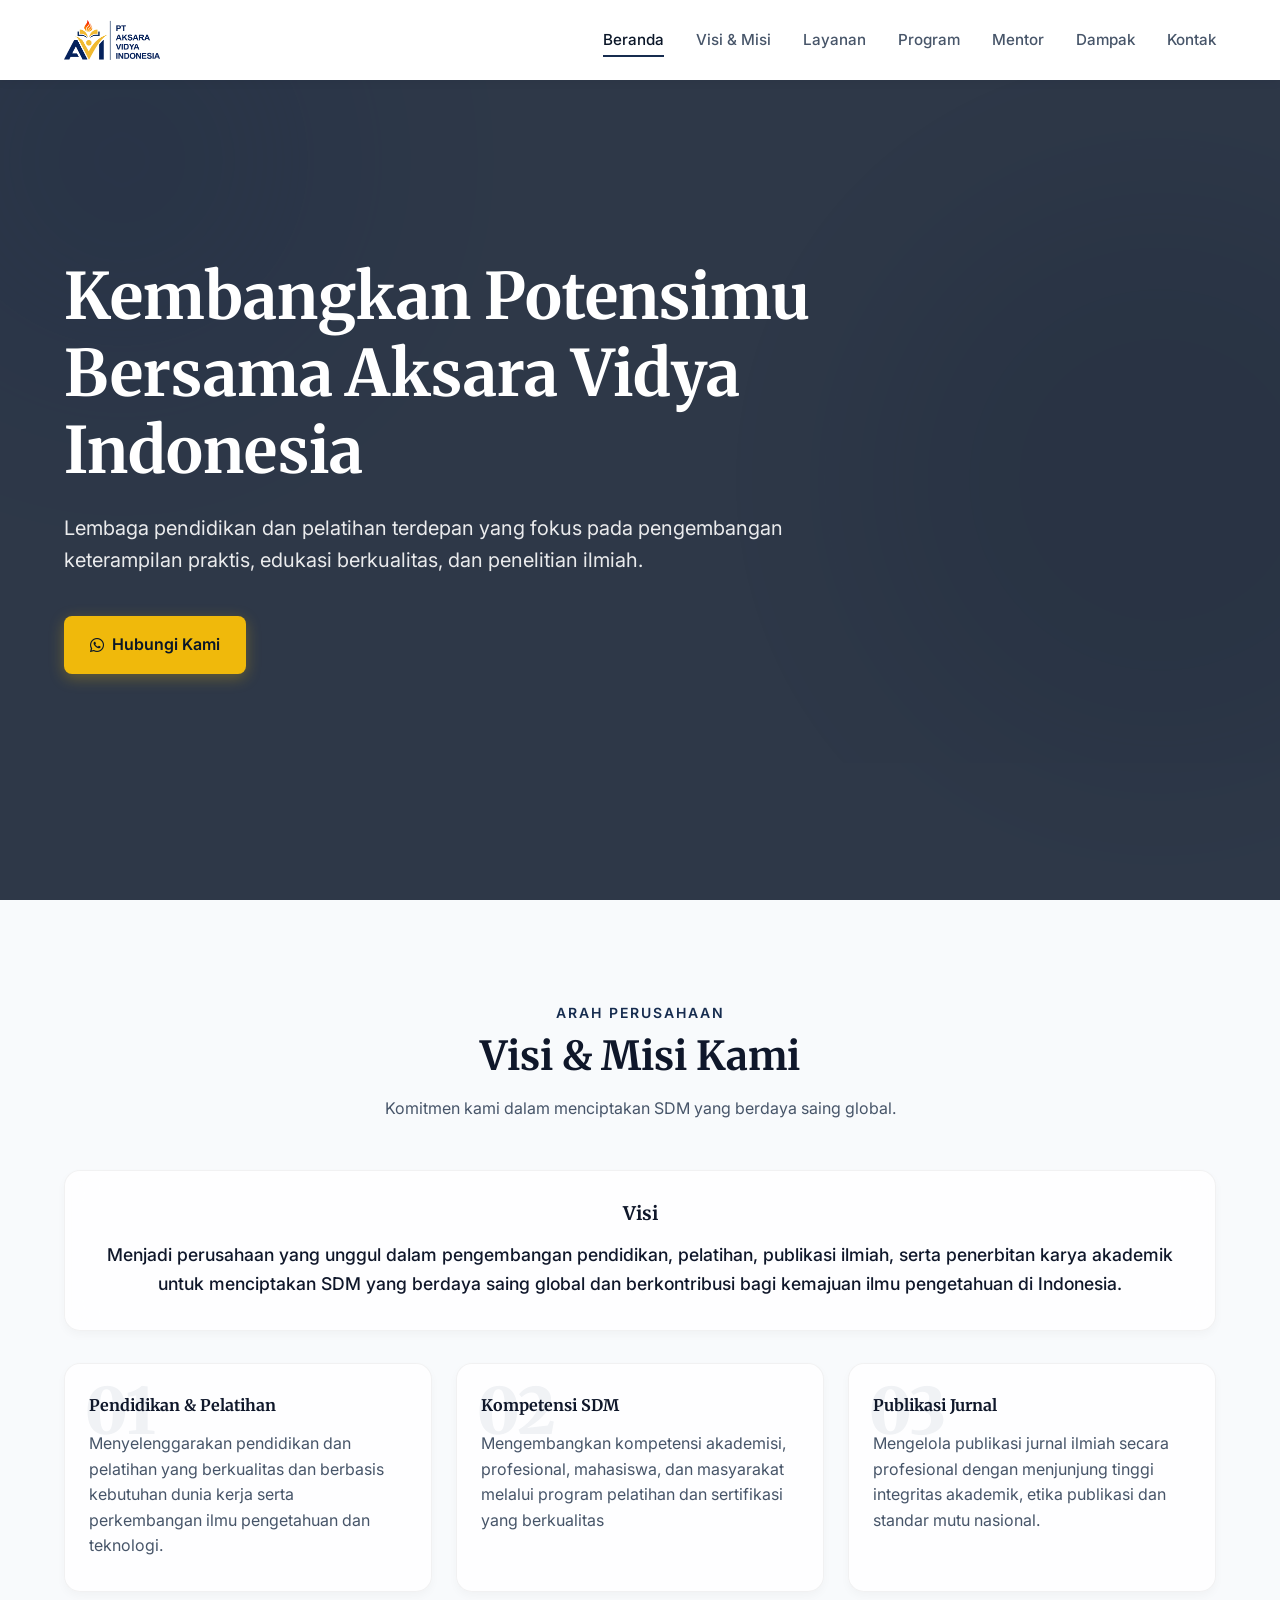
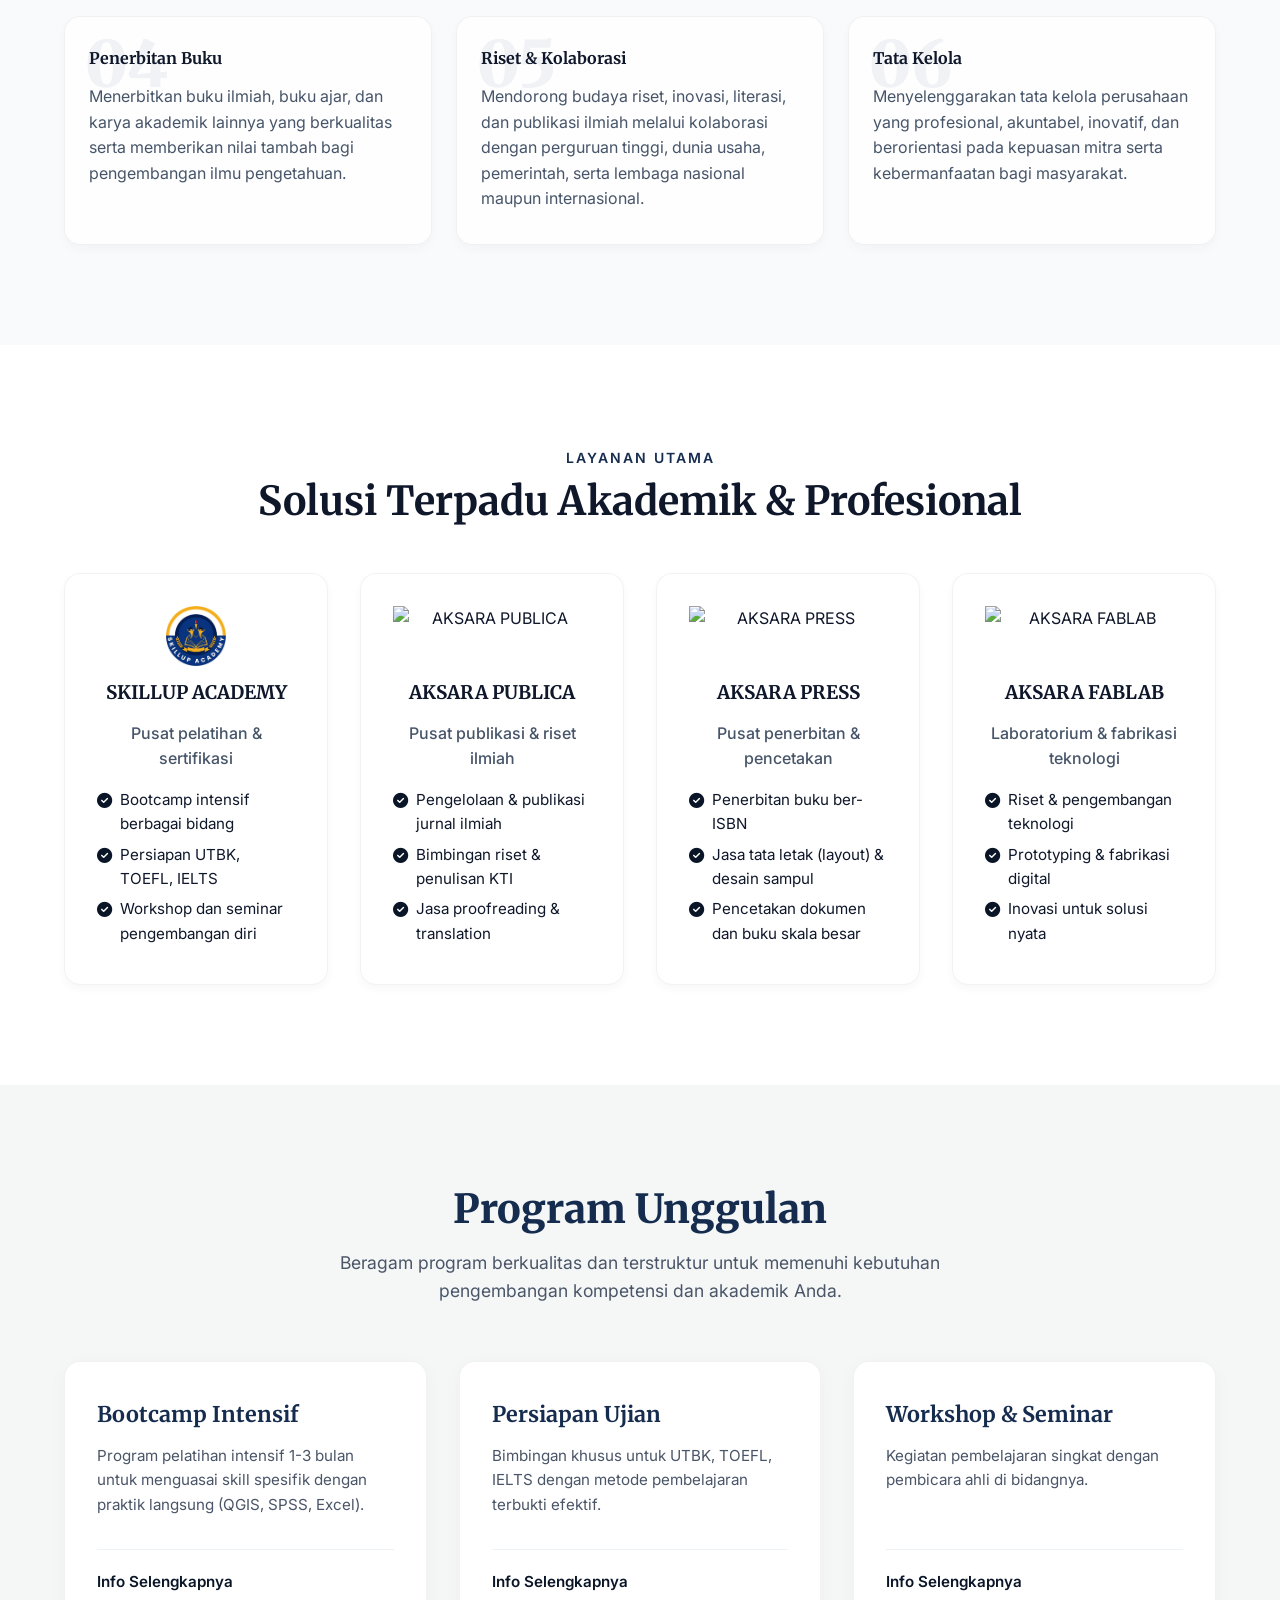
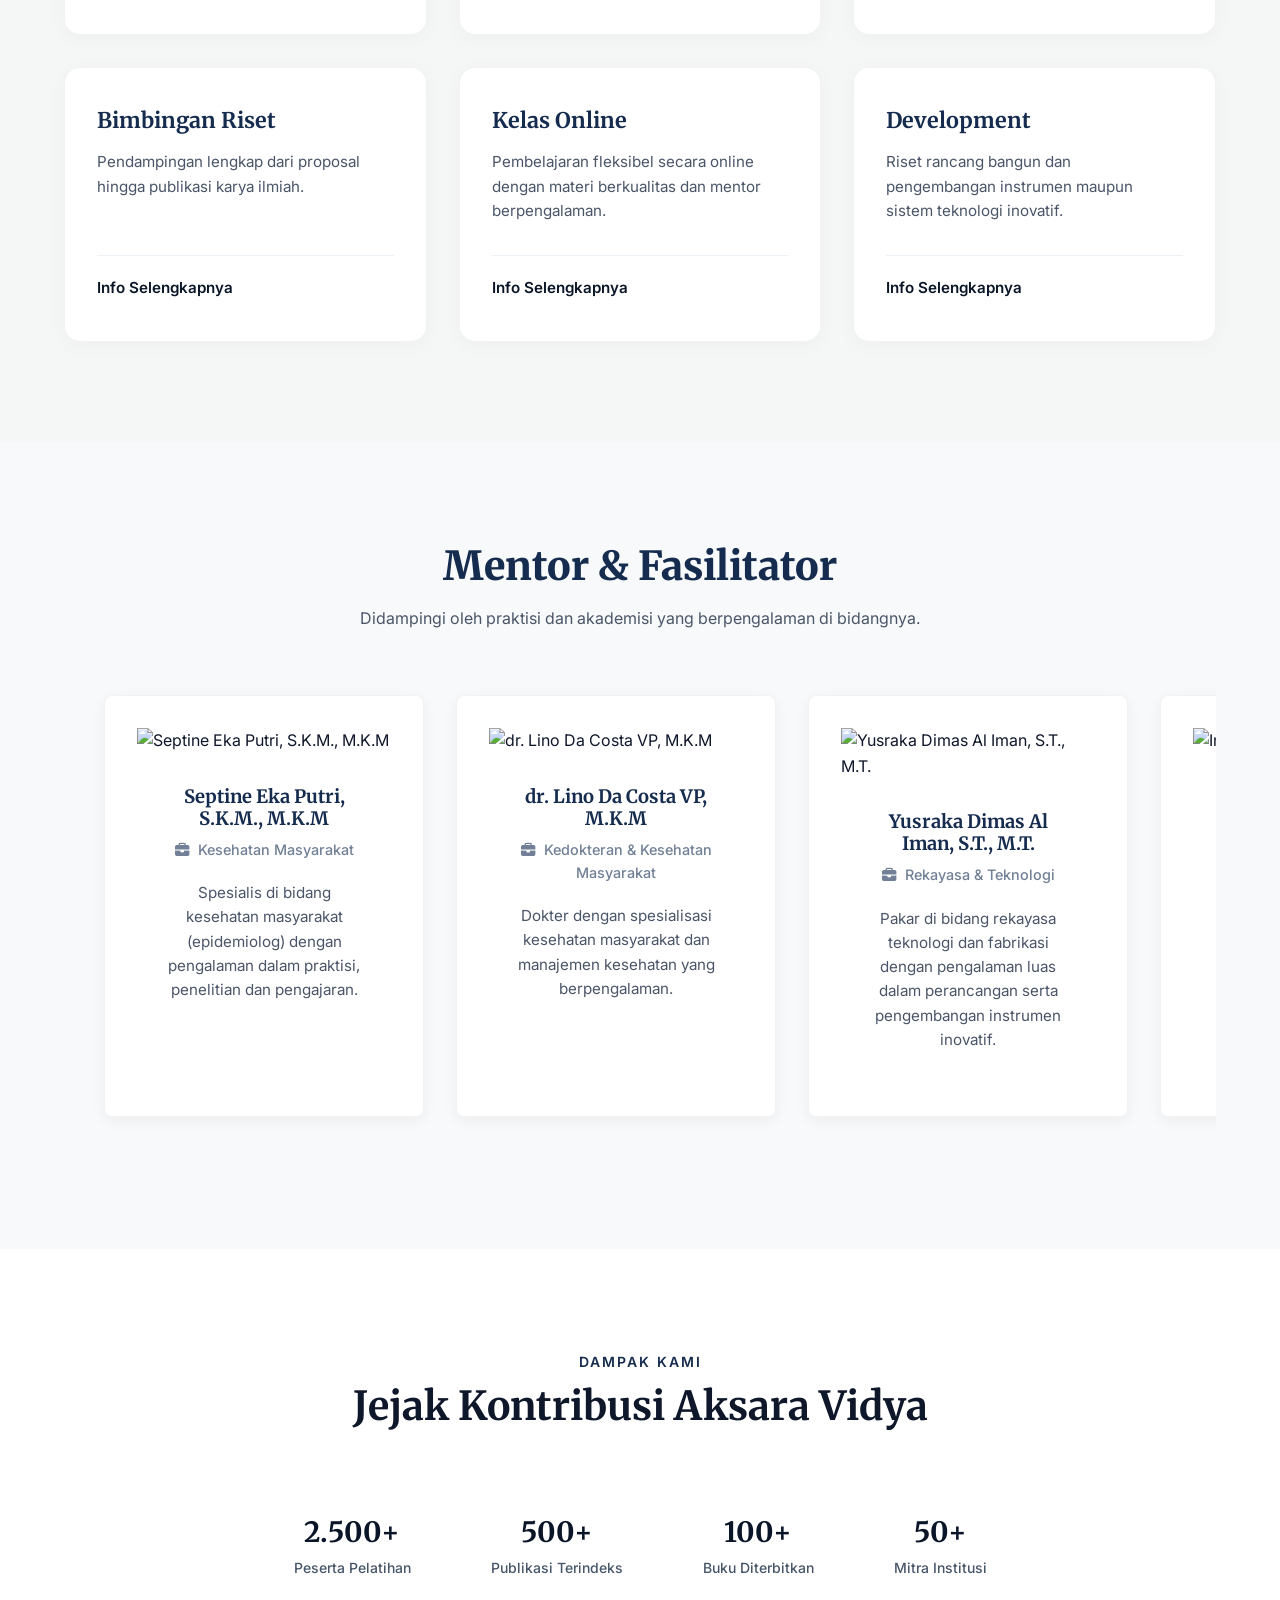
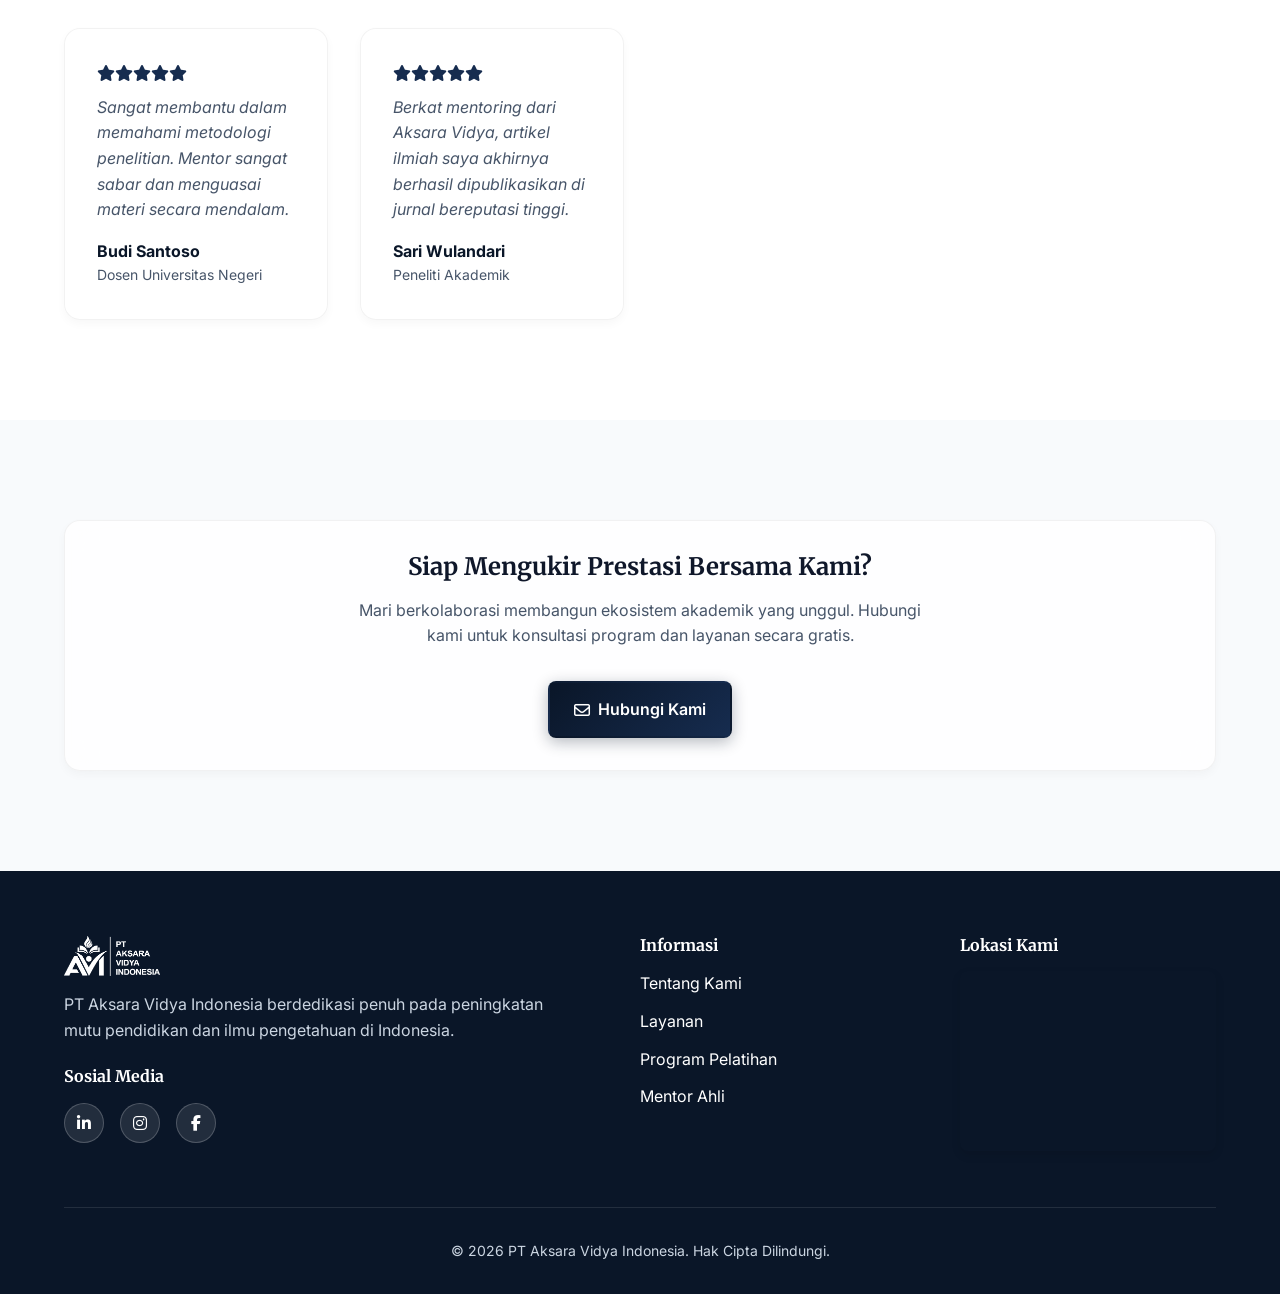
==== commit f3698329: "Use exact meta tag with self-closing slash for google site verification" ====
--- a/index.html
+++ b/index.html
@@ -1,12 +1,127 @@
-<!DOCTYPE html>
+﻿<!DOCTYPE html>
 <html lang="id">
 
 <head>
     <meta charset="UTF-8">
     <meta name="viewport" content="width=device-width, initial-scale=1.0">
     <title>PT Aksara Vidya Indonesia — Pendidikan, Pelatihan & Publikasi Ilmiah</title>
-    <meta name="description"
-        content="PT Aksara Vidya Indonesia adalah perusahaan unggul dalam pengembangan pendidikan, pelatihan, publikasi ilmiah, dan penerbitan karya akademik.">
+    <meta name="description" content="PT Aksara Vidya Indonesia adalah perusahaan unggul dalam pengembangan pendidikan, pelatihan, publikasi ilmiah, dan penerbitan karya akademik.">
+    <meta name="google-site-verification" content="ruButO6XxBanOIqIDUrL8GdrYFjc_WpFHRhu_Mo2cMw" />
+    <meta name="keywords"
+        content="PT Aksara Vidya Indonesia, pelatihan Semarang, bootcamp QGIS, bootcamp SPSS, kursus TOEFL, kursus IELTS, UTBK, publikasi jurnal ilmiah, penerbitan buku ISBN, bimbingan riset, bimbingan skripsi, bimbingan tesis, workshop akademik, SkillUp Academy, Aksara Publica, Aksara Press, Aksara FabLab, pelatihan kerja, sertifikasi kompetensi, pendidikan Indonesia">
+    <meta name="author" content="PT Aksara Vidya Indonesia">
+    <meta name="robots" content="index, follow, max-image-preview:large, max-snippet:-1, max-video-preview:-1">
+    <meta name="googlebot" content="index, follow">
+
+    <!-- Canonical URL -->
+    <link rel="canonical" href="https://aksaravidyaindonesia.com/">
+
+    <!-- Language & Region -->
+    <meta http-equiv="content-language" content="id">
+    <link rel="alternate" hreflang="id" href="https://aksaravidyaindonesia.com/">
+    <link rel="alternate" hreflang="x-default" href="https://aksaravidyaindonesia.com/">
+
+    <!-- Open Graph (Facebook, LinkedIn, WhatsApp) -->
+    <meta property="og:type" content="website">
+    <meta property="og:site_name" content="PT Aksara Vidya Indonesia">
+    <meta property="og:title" content="PT Aksara Vidya Indonesia — Pendidikan, Pelatihan & Publikasi Ilmiah">
+    <meta property="og:description" content="PT Aksara Vidya Indonesia adalah perusahaan unggul dalam pengembangan pendidikan, pelatihan, publikasi ilmiah, dan penerbitan karya akademik.">
+    <meta property="og:url" content="https://aksaravidyaindonesia.com/">
+    <meta property="og:image" content="https://aksaravidyaindonesia.com/logo.png">
+    <meta property="og:image:alt" content="Logo PT Aksara Vidya Indonesia">
+    <meta property="og:locale" content="id_ID">
+
+    <!-- Twitter Card -->
+    <meta name="twitter:card" content="summary_large_image">
+    <meta name="twitter:title" content="PT Aksara Vidya Indonesia — Pendidikan, Pelatihan & Publikasi Ilmiah">
+    <meta name="twitter:description" content="PT Aksara Vidya Indonesia adalah perusahaan unggul dalam pengembangan pendidikan, pelatihan, publikasi ilmiah, dan penerbitan karya akademik.">
+    <meta name="twitter:image" content="https://aksaravidyaindonesia.com/logo.png">
+
+    <!-- Geographic SEO (Local Business) -->
+    <meta name="geo.region" content="ID-JT">
+    <meta name="geo.placename" content="Semarang, Jawa Tengah">
+    <meta name="geo.position" content="-7.0247;110.4381">
+    <meta name="ICBM" content="-7.0247, 110.4381">
+
+    <!-- Structured Data: Organization (JSON-LD) -->
+    <script type="application/ld+json">
+    {
+        "@context": "https://schema.org",
+        "@type": "Organization",
+        "name": "PT Aksara Vidya Indonesia",
+        "alternateName": "Aksara Vidya",
+        "url": "https://aksaravidyaindonesia.com",
+        "logo": "https://aksaravidyaindonesia.com/logo.png",
+        "description": "PT Aksara Vidya Indonesia adalah perusahaan unggul dalam pengembangan pendidikan, pelatihan, publikasi ilmiah, dan penerbitan karya akademik.",
+        "foundingDate": "2024",
+        "address": {
+            "@type": "PostalAddress",
+            "streetAddress": "Jalan Depok Sari Raya, Tandang",
+            "addressLocality": "Semarang",
+            "addressRegion": "Jawa Tengah",
+            "addressCountry": "ID"
+        },
+        "contactPoint": {
+            "@type": "ContactPoint",
+            "telephone": "+62-819-9819-9884",
+            "contactType": "customer service",
+            "availableLanguage": "Indonesian"
+        },
+        "sameAs": [
+            "https://www.instagram.com/pt_aksara_vidya_indonesia/",
+            "https://www.facebook.com/profile.php?id=61591340874955"
+        ],
+        "email": "aksaravidyaindonesia@gmail.com",
+        "areaServed": {
+            "@type": "Country",
+            "name": "Indonesia"
+        },
+        "knowsAbout": [
+            "Pendidikan",
+            "Pelatihan profesional",
+            "Publikasi ilmiah",
+            "Penerbitan buku",
+            "Bimbingan riset",
+            "Bootcamp QGIS",
+            "Bootcamp SPSS",
+            "Persiapan TOEFL",
+            "Persiapan IELTS",
+            "Persiapan UTBK"
+        ]
+    }
+    </script>
+
+    <!-- Structured Data: WebSite (JSON-LD) -->
+    <script type="application/ld+json">
+    {
+        "@context": "https://schema.org",
+        "@type": "WebSite",
+        "name": "PT Aksara Vidya Indonesia",
+        "url": "https://aksaravidyaindonesia.com"
+    }
+    </script>
+
+    <!-- Structured Data: EducationalOrganization (JSON-LD) -->
+    <script type="application/ld+json">
+    {
+        "@context": "https://schema.org",
+        "@type": "EducationalOrganization",
+        "name": "SkillUp Academy by Aksara Vidya",
+        "url": "https://aksaravidyaindonesia.com",
+        "description": "Pusat pelatihan dan sertifikasi kompetensi meliputi bootcamp intensif, persiapan ujian UTBK/TOEFL/IELTS, workshop, dan seminar.",
+        "parentOrganization": {
+            "@type": "Organization",
+            "name": "PT Aksara Vidya Indonesia"
+        },
+        "address": {
+            "@type": "PostalAddress",
+            "streetAddress": "Jalan Depok Sari Raya, Tandang",
+            "addressLocality": "Semarang",
+            "addressRegion": "Jawa Tengah",
+            "addressCountry": "ID"
+        }
+    }
+    </script>
 
     <!-- Fonts -->
     <link rel="preconnect" href="https://fonts.googleapis.com">
@@ -57,20 +172,15 @@
         <section id="img-hero" class="hero-full">
             <div class="hero-bg-slider">
 
-                <div class="hero-bg-slide"
-                    style="background-image: url('https://images.unsplash.com/photo-1524178232363-1fb2b075b655?ixlib=rb-4.0.3&auto=format&fit=crop&w=1920&q=80');">
-                </div>
-                <div class="hero-bg-slide"
-                    style="background-image: url('https://images.unsplash.com/photo-1515187029135-18ee286d815b?ixlib=rb-4.0.3&auto=format&fit=crop&w=1920&q=80');">
-                </div>
+                <div class="hero-bg-slide" style="background-image: url('https://images.unsplash.com/photo-1524178232363-1fb2b075b655?ixlib=rb-4.0.3&auto=format&fit=crop&w=1920&q=80');"></div>
+                <div class="hero-bg-slide" style="background-image: url('https://images.unsplash.com/photo-1515187029135-18ee286d815b?ixlib=rb-4.0.3&auto=format&fit=crop&w=1920&q=80');"></div>
                 <div class="hero-bg-slide" style="background-image: url('uploads/hut_ri_81.png');"></div>
             </div>
             <div class="hero-overlay"></div>
             <div class="container">
                 <div class="hero-content-full">
                     <h1 class="fade-up">Kembangkan Potensimu<br>Bersama Aksara Vidya Indonesia</h1>
-                    <p class="fade-up delay-1">Lembaga pendidikan dan pelatihan terdepan yang fokus pada pengembangan
-                        keterampilan praktis, edukasi berkualitas, dan penelitian ilmiah.</p>
+                    <p class="fade-up delay-1">Lembaga pendidikan dan pelatihan terdepan yang fokus pada pengembangan keterampilan praktis, edukasi berkualitas, dan penelitian ilmiah.</p>
                     <div class="hero-cta fade-up delay-2">
                         <a href="https://wa.me/6281998199884" target="_blank" class="btn btn-gold"><i
                                 class="fa-brands fa-whatsapp"></i> Hubungi Kami</a>
@@ -90,36 +200,29 @@
 
                 <div class="visi-card glass-card fade-up delay-1 text-center mb-4">
                     <h3>Visi</h3>
-                    <p style="font-size: 1.1rem; color: var(--text-main); font-weight: 500;">Menjadi perusahaan yang
-                        unggul dalam pengembangan pendidikan, pelatihan, publikasi ilmiah, serta penerbitan karya
-                        akademik untuk menciptakan SDM yang berdaya saing global dan berkontribusi bagi kemajuan ilmu
-                        pengetahuan di Indonesia.</p>
+                    <p style="font-size: 1.1rem; color: var(--text-main); font-weight: 500;">Menjadi perusahaan yang unggul dalam pengembangan pendidikan, pelatihan, publikasi ilmiah, serta penerbitan karya akademik untuk menciptakan SDM yang berdaya saing global dan berkontribusi bagi kemajuan ilmu pengetahuan di Indonesia.</p>
                 </div>
 
                 <div class="misi-grid fade-up delay-2 mt-4">
                     <div class="glass-card misi-item">
                         <span class="misi-number">01</span>
                         <h4>Pendidikan & Pelatihan</h4>
-                        <p>Menyelenggarakan pendidikan dan pelatihan yang berkualitas dan berbasis kebutuhan dunia kerja
-                            serta perkembangan ilmu pengetahuan dan teknologi.</p>
+                        <p>Menyelenggarakan pendidikan dan pelatihan yang berkualitas dan berbasis kebutuhan dunia kerja serta perkembangan ilmu pengetahuan dan teknologi.</p>
                     </div>
                     <div class="glass-card misi-item">
                         <span class="misi-number">02</span>
                         <h4>Kompetensi SDM</h4>
-                        <p>Mengembangkan kompetensi akademisi, profesional, mahasiswa, dan masyarakat melalui program
-                            pelatihan dan sertifikasi yang berkualitas</p>
+                        <p>Mengembangkan kompetensi akademisi, profesional, mahasiswa, dan masyarakat melalui program pelatihan dan sertifikasi yang berkualitas</p>
                     </div>
                     <div class="glass-card misi-item">
                         <span class="misi-number">03</span>
                         <h4>Publikasi Jurnal</h4>
-                        <p>Mengelola publikasi jurnal ilmiah secara profesional dengan menjunjung tinggi integritas
-                            akademik, etika publikasi dan standar mutu nasional.</p>
+                        <p>Mengelola publikasi jurnal ilmiah secara profesional dengan menjunjung tinggi integritas akademik, etika publikasi dan standar mutu nasional.</p>
                     </div>
                     <div class="glass-card misi-item">
                         <span class="misi-number">04</span>
                         <h4>Penerbitan Buku</h4>
-                        <p>Menerbitkan buku ilmiah, buku ajar, dan karya akademik lainnya yang berkualitas serta
-                            memberikan nilai tambah bagi pengembangan ilmu pengetahuan.</p>
+                        <p>Menerbitkan buku ilmiah, buku ajar, dan karya akademik lainnya yang berkualitas serta memberikan nilai tambah bagi pengembangan ilmu pengetahuan.</p>
                     </div>
                     <div class="glass-card misi-item">
                         <span class="misi-number">05</span>
@@ -149,8 +252,7 @@
                         <img src="skillup-logo.png" class="img-skillup-logo" alt="SKILLUP ACADEMY"
                             style="height: 60px; margin: 0 auto 1rem;">
                         <h3>SKILLUP ACADEMY</h3>
-                        <p style="font-weight: 500; margin-bottom: 1rem; color: var(--text-muted);">Pusat pelatihan &
-                            sertifikasi</p>
+                        <p style="font-weight: 500; margin-bottom: 1rem; color: var(--text-muted);">Pusat pelatihan & sertifikasi</p>
                         <ul class="layanan-list">
                             <li><i class="fa-solid fa-circle-check"></i> Bootcamp intensif berbagai bidang</li>
                             <li><i class="fa-solid fa-circle-check"></i> Persiapan UTBK, TOEFL, IELTS</li>
@@ -161,8 +263,7 @@
                         <img src="https://placehold.co/150" class="img-skillup-logo" alt="AKSARA PUBLICA"
                             style="height: 60px; margin: 0 auto 1rem;">
                         <h3>AKSARA PUBLICA</h3>
-                        <p style="font-weight: 500; margin-bottom: 1rem; color: var(--text-muted);">Pusat publikasi &
-                            riset ilmiah</p>
+                        <p style="font-weight: 500; margin-bottom: 1rem; color: var(--text-muted);">Pusat publikasi & riset ilmiah</p>
                         <ul class="layanan-list">
                             <li><i class="fa-solid fa-circle-check"></i> Pengelolaan & publikasi jurnal ilmiah</li>
                             <li><i class="fa-solid fa-circle-check"></i> Bimbingan riset & penulisan KTI</li>
@@ -173,8 +274,7 @@
                         <img src="https://placehold.co/150" class="img-skillup-logo" alt="AKSARA PRESS"
                             style="height: 60px; margin: 0 auto 1rem;">
                         <h3>AKSARA PRESS</h3>
-                        <p style="font-weight: 500; margin-bottom: 1rem; color: var(--text-muted);">Pusat penerbitan &
-                            pencetakan</p>
+                        <p style="font-weight: 500; margin-bottom: 1rem; color: var(--text-muted);">Pusat penerbitan & pencetakan</p>
                         <ul class="layanan-list">
                             <li><i class="fa-solid fa-circle-check"></i> Penerbitan buku ber-ISBN</li>
                             <li><i class="fa-solid fa-circle-check"></i> Jasa tata letak (layout) & desain sampul</li>
@@ -185,8 +285,7 @@
                         <img src="https://placehold.co/150" class="img-skillup-logo" alt="AKSARA FABLAB"
                             style="height: 60px; margin: 0 auto 1rem;">
                         <h3>AKSARA FABLAB</h3>
-                        <p style="font-weight: 500; margin-bottom: 1rem; color: var(--text-muted);">Laboratorium &
-                            fabrikasi teknologi</p>
+                        <p style="font-weight: 500; margin-bottom: 1rem; color: var(--text-muted);">Laboratorium & fabrikasi teknologi</p>
                         <ul class="layanan-list">
                             <li><i class="fa-solid fa-circle-check"></i> Riset & pengembangan teknologi</li>
                             <li><i class="fa-solid fa-circle-check"></i> Prototyping & fabrikasi digital</li>
@@ -202,17 +301,14 @@
             <div class="container">
                 <div class="section-title text-center fade-up">
                     <h2 style="color: #162c4f; font-weight: 800; margin-bottom: 1rem;">Program Unggulan</h2>
-                    <p style="color: #4a5568; font-size: 1.1rem; max-width: 700px; margin: 0 auto;">Beragam program
-                        berkualitas dan terstruktur untuk memenuhi kebutuhan pengembangan kompetensi dan akademik Anda.
-                    </p>
+                    <p style="color: #4a5568; font-size: 1.1rem; max-width: 700px; margin: 0 auto;">Beragam program berkualitas dan terstruktur untuk memenuhi kebutuhan pengembangan kompetensi dan akademik Anda.</p>
                 </div>
 
                 <div class="pro-grid fade-up delay-1" style="margin-top: 3.5rem;">
                     <!-- Card 1 -->
                     <div class="pro-card">
                         <h3>Bootcamp Intensif</h3>
-                        <p>Program pelatihan intensif 1-3 bulan untuk menguasai skill spesifik dengan praktik langsung
-                            (QGIS, SPSS, Excel).</p>
+                        <p>Program pelatihan intensif 1-3 bulan untuk menguasai skill spesifik dengan praktik langsung (QGIS, SPSS, Excel).</p>
                         <div class="pro-card-footer">
                             <a href="#" class="pro-link">Info Selengkapnya</a>
                         </div>
@@ -266,54 +362,48 @@
             <div class="container">
                 <div class="section-title text-center fade-up">
                     <h2 style="color: #162c4f; font-weight: 800; margin-bottom: 1rem;">Mentor & Fasilitator</h2>
-                    <p style="color: #4a5568; max-width: 600px; margin: 0 auto;">Didampingi oleh praktisi dan akademisi
-                        yang berpengalaman di bidangnya.</p>
+                    <p style="color: #4a5568; max-width: 600px; margin: 0 auto;">Didampingi oleh praktisi dan akademisi yang berpengalaman di bidangnya.</p>
                 </div>
 
                 <div class="mentor-grid fade-up delay-1" style="margin-top: 3rem;">
-                    <div class="glass-card mentor-card-new fade-up delay-1"><img
-                            src="https://i.pravatar.cc/150?u=a042581f4e29026024d" alt="Septine Eka Putri, S.K.M., M.K.M"
-                            class="mentor-img">
+                    
+                    <div class="glass-card mentor-card-new fade-up delay-1">
+                        <img src="https://i.pravatar.cc/150?u=a042581f4e29026024d" alt="Septine Eka Putri, S.K.M., M.K.M" class="mentor-img">
                         <div class="mentor-info">
-                            <h4>Septine Eka Putri, S.K.M., M.K.M</h4><span class="mentor-specialty"><i
-                                    class="fa-solid fa-briefcase"></i> Kesehatan Masyarakat</span>
-                            <p>Spesialis di bidang kesehatan masyarakat (epidemiolog) dengan pengalaman dalam praktisi,
-                                penelitian dan pengajaran.</p>
-                        </div>
-                    </div>
-                    <div class="glass-card mentor-card-new fade-up delay-2"><img
-                            src="https://i.pravatar.cc/150?u=a042581f4e29026704d" alt="dr. Lino Da Costa VP, M.K.M"
-                            class="mentor-img">
+                            <h4>Septine Eka Putri, S.K.M., M.K.M</h4>
+                            <span class="mentor-specialty"><i class="fa-solid fa-briefcase"></i> Kesehatan Masyarakat</span>
+                            <p>Spesialis di bidang kesehatan masyarakat (epidemiolog) dengan pengalaman dalam praktisi, penelitian dan pengajaran.</p>
+                        </div>
+                    </div>
+                    <div class="glass-card mentor-card-new fade-up delay-2">
+                        <img src="https://i.pravatar.cc/150?u=a042581f4e29026704d" alt="dr. Lino Da Costa VP, M.K.M" class="mentor-img">
                         <div class="mentor-info">
-                            <h4>dr. Lino Da Costa VP, M.K.M</h4><span class="mentor-specialty"><i
-                                    class="fa-solid fa-briefcase"></i> Kedokteran & Kesehatan Masyarakat</span>
-                            <p>Dokter dengan spesialisasi kesehatan masyarakat dan manajemen kesehatan yang
-                                berpengalaman.</p>
-                        </div>
-                    </div>
-                    <div class="glass-card mentor-card-new fade-up delay-3"><img
-                            src="https://i.pravatar.cc/150?u=a04258a2462d826712d"
-                            alt="Yusraka Dimas Al Iman, S.T., M.T." class="mentor-img">
+                            <h4>dr. Lino Da Costa VP, M.K.M</h4>
+                            <span class="mentor-specialty"><i class="fa-solid fa-briefcase"></i> Kedokteran & Kesehatan Masyarakat</span>
+                            <p>Dokter dengan spesialisasi kesehatan masyarakat dan manajemen kesehatan yang berpengalaman.</p>
+                        </div>
+                    </div>
+                    <div class="glass-card mentor-card-new fade-up delay-3">
+                        <img src="https://i.pravatar.cc/150?u=a04258a2462d826712d" alt="Yusraka Dimas Al Iman, S.T., M.T." class="mentor-img">
                         <div class="mentor-info">
-                            <h4>Yusraka Dimas Al Iman, S.T., M.T.</h4><span class="mentor-specialty"><i
-                                    class="fa-solid fa-briefcase"></i> Rekayasa & Teknologi</span>
-                            <p>Pakar di bidang rekayasa teknologi dan fabrikasi dengan pengalaman luas dalam perancangan
-                                serta pengembangan instrumen inovatif.</p>
-                        </div>
-                    </div>
-                    <div class="glass-card mentor-card-new fade-up delay-1"><img src="https://placehold.co/400x500"
-                            alt="Imam Tri Harsoyo, S.Pd., M.Si" class="mentor-img">
+                            <h4>Yusraka Dimas Al Iman, S.T., M.T.</h4>
+                            <span class="mentor-specialty"><i class="fa-solid fa-briefcase"></i> Rekayasa & Teknologi</span>
+                            <p>Pakar di bidang rekayasa teknologi dan fabrikasi dengan pengalaman luas dalam perancangan serta pengembangan instrumen inovatif.</p>
+                        </div>
+                    </div>
+                    <div class="glass-card mentor-card-new fade-up delay-1">
+                        <img src="https://placehold.co/400x500" alt="Imam Tri Harsoyo, S.Pd., M.Si" class="mentor-img">
                         <div class="mentor-info">
-                            <h4>Imam Tri Harsoyo, S.Pd., M.Si</h4><span class="mentor-specialty"><i
-                                    class="fa-solid fa-briefcase"></i> Pakar Akademik</span>
+                            <h4>Imam Tri Harsoyo, S.Pd., M.Si</h4>
+                            <span class="mentor-specialty"><i class="fa-solid fa-briefcase"></i> Pakar Akademik</span>
                             <p>Ahli di bidang akademik dan penelitian dengan dedikasi tinggi dalam pendidikan.</p>
                         </div>
                     </div>
-                    <div class="glass-card mentor-card-new fade-up delay-2"><img src="https://placehold.co/400x500"
-                            alt="Sri Wahyuni Ningsih, S.KM., M.KM" class="mentor-img">
+                    <div class="glass-card mentor-card-new fade-up delay-2">
+                        <img src="https://placehold.co/400x500" alt="Sri Wahyuni Ningsih, S.KM., M.KM" class="mentor-img">
                         <div class="mentor-info">
-                            <h4>Sri Wahyuni Ningsih, S.KM., M.KM</h4><span class="mentor-specialty"><i
-                                    class="fa-solid fa-briefcase"></i> Kesehatan Masyarakat</span>
+                            <h4>Sri Wahyuni Ningsih, S.KM., M.KM</h4>
+                            <span class="mentor-specialty"><i class="fa-solid fa-briefcase"></i> Kesehatan Masyarakat</span>
                             <p>Profesional di bidang kesehatan masyarakat dengan pengalaman empiris dan teoritis.</p>
                         </div>
                     </div>
@@ -350,23 +440,18 @@
                 </div>
 
                 <div class="grid-cards fade-up delay-2 mt-5">
+
                     <div class="glass-card testimonial-card">
-                        <div class="stars mb-2" style="color: var(--secondary);"><i class="fa-solid fa-star"></i><i
-                                class="fa-solid fa-star"></i><i class="fa-solid fa-star"></i><i
-                                class="fa-solid fa-star"></i><i class="fa-solid fa-star"></i></div>
-                        <p>Sangat membantu dalam memahami metodologi penelitian. Mentor sangat sabar dan menguasai
-                            materi secara mendalam.</p>
+                        <div class="stars mb-2" style="color: var(--secondary);"><i class="fa-solid fa-star"></i><i class="fa-solid fa-star"></i><i class="fa-solid fa-star"></i><i class="fa-solid fa-star"></i><i class="fa-solid fa-star"></i></div>
+                        <p>Sangat membantu dalam memahami metodologi penelitian. Mentor sangat sabar dan menguasai materi secara mendalam.</p>
                         <div class="author-info mt-3">
                             <div class="fw-bold" style="color: var(--primary);">Budi Santoso</div>
                             <div class="text-sm">Dosen Universitas Negeri</div>
                         </div>
                     </div>
                     <div class="glass-card testimonial-card">
-                        <div class="stars mb-2" style="color: var(--secondary);"><i class="fa-solid fa-star"></i><i
-                                class="fa-solid fa-star"></i><i class="fa-solid fa-star"></i><i
-                                class="fa-solid fa-star"></i><i class="fa-solid fa-star"></i></div>
-                        <p>Berkat mentoring dari Aksara Vidya, artikel ilmiah saya akhirnya berhasil dipublikasikan di
-                            jurnal bereputasi tinggi.</p>
+                        <div class="stars mb-2" style="color: var(--secondary);"><i class="fa-solid fa-star"></i><i class="fa-solid fa-star"></i><i class="fa-solid fa-star"></i><i class="fa-solid fa-star"></i><i class="fa-solid fa-star"></i></div>
+                        <p>Berkat mentoring dari Aksara Vidya, artikel ilmiah saya akhirnya berhasil dipublikasikan di jurnal bereputasi tinggi.</p>
                         <div class="author-info mt-3">
                             <div class="fw-bold" style="color: var(--primary);">Sari Wulandari</div>
                             <div class="text-sm">Peneliti Akademik</div>
@@ -381,11 +466,8 @@
             <div class="container">
                 <div class="glass-card cta-box fade-up">
                     <h2 style="font-family: var(--font-heading);">Siap Mengukir Prestasi Bersama Kami?</h2>
-                    <p class="mb-4" style="max-width: 600px; margin: 0 auto 2rem;">Mari berkolaborasi membangun
-                        ekosistem akademik yang unggul. Hubungi kami untuk konsultasi program dan layanan secara gratis.
-                    </p>
-                    <a href="https://mail.google.com/mail/?view=cm&fs=1&to=aksaravidyaindonesia@gmail.com"
-                        target="_blank" class="btn btn-primary"><i class="fa-regular fa-envelope"></i> Hubungi
+                    <p class="mb-4" style="max-width: 600px; margin: 0 auto 2rem;">Mari berkolaborasi membangun ekosistem akademik yang unggul. Hubungi kami untuk konsultasi program dan layanan secara gratis.</p>
+                    <a href="https://mail.google.com/mail/?view=cm&fs=1&to=aksaravidyaindonesia@gmail.com" target="_blank" class="btn btn-primary"><i class="fa-regular fa-envelope"></i> Hubungi
                         Kami</a>
 
                 </div>
@@ -402,16 +484,13 @@
                         <img src="logo.png" class="img-logo" alt="Aksara Vidya Logo"
                             style="height: 40px; width: auto; object-fit: contain; filter: brightness(0) invert(1);">
                     </a>
-                    <p class="mt-3">PT Aksara Vidya Indonesia berdedikasi penuh pada peningkatan mutu pendidikan dan
-                        ilmu pengetahuan di Indonesia.</p>
+                    <p class="mt-3">PT Aksara Vidya Indonesia berdedikasi penuh pada peningkatan mutu pendidikan dan ilmu pengetahuan di Indonesia.</p>
                     <div class="mt-4">
                         <h4 style="font-size: 1rem; margin-bottom: 1rem; color: white;">Sosial Media</h4>
                         <div class="social-icons">
                             <a href="#"><i class="fa-brands fa-linkedin-in"></i></a>
-                            <a href="https://www.instagram.com/pt_aksara_vidya_indonesia/" target="_blank"><i
-                                    class="fa-brands fa-instagram"></i></a>
-                            <a href="https://www.facebook.com/profile.php?id=61591340874955" target="_blank"
-                                rel="noopener noreferrer"><i class="fa-brands fa-facebook-f"></i></a>
+                            <a href="https://www.instagram.com/pt_aksara_vidya_indonesia/" target="_blank"><i class="fa-brands fa-instagram"></i></a>
+                            <a href="https://www.facebook.com/profile.php?id=61591340874955" target="_blank" rel="noopener noreferrer"><i class="fa-brands fa-facebook-f"></i></a>
                         </div>
                     </div>
                 </div>
